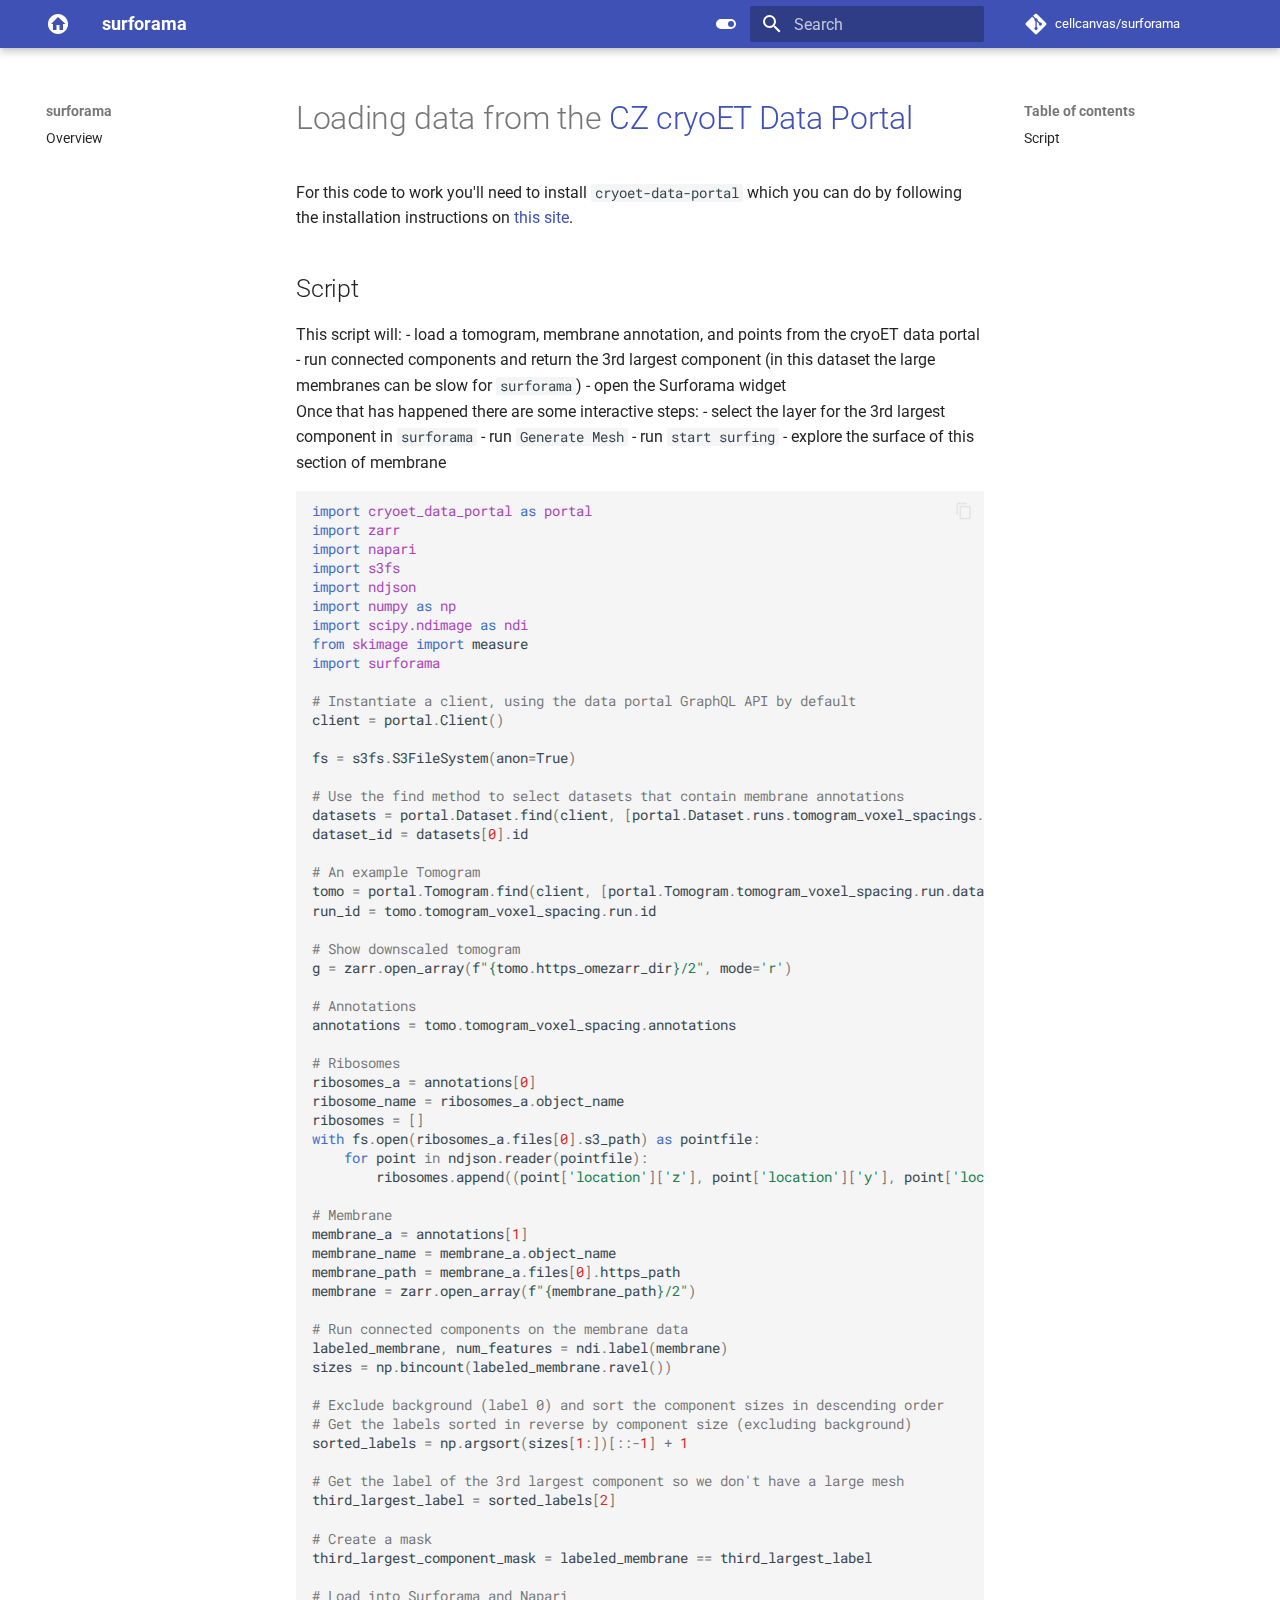
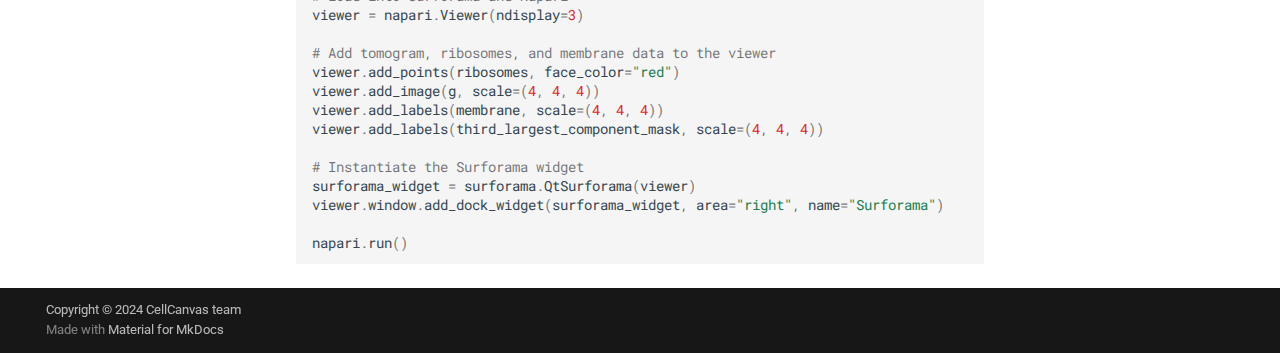
==== surforama_for_data_portal/index.html @ 9a352a55 "deploy: 0baab5552b943492977691f8a87366f6411774b1" ====
<!doctype html>
<html lang="en" class="no-js">
  <head>
    
      <meta charset="utf-8">
      <meta name="viewport" content="width=device-width,initial-scale=1">
      
        <meta name="description" content="Documentation for surforama, a tool for using surfaces to explore volumetric data in napari.">
      
      
        <meta name="author" content="Alister Burt and Kevin Yamauchi">
      
      
        <link rel="canonical" href="https://github.com/cellcanvas/surforama/surforama_for_data_portal/">
      
      
      
      
      <link rel="icon" href="../assets/images/favicon.png">
      <meta name="generator" content="mkdocs-1.6.1, mkdocs-material-9.5.34">
    
    
      
        <title>Loading data from the CZ cryoET Data Portal - surforama</title>
      
    
    
      <link rel="stylesheet" href="../assets/stylesheets/main.35f28582.min.css">
      
        
        <link rel="stylesheet" href="../assets/stylesheets/palette.06af60db.min.css">
      
      


    
    
      
    
    
      
        
        
        <link rel="preconnect" href="https://fonts.gstatic.com" crossorigin>
        <link rel="stylesheet" href="https://fonts.googleapis.com/css?family=Roboto:300,300i,400,400i,700,700i%7CRoboto+Mono:400,400i,700,700i&display=fallback">
        <style>:root{--md-text-font:"Roboto";--md-code-font:"Roboto Mono"}</style>
      
    
    
      <link rel="stylesheet" href="../assets/_mkdocstrings.css">
    
      <link rel="stylesheet" href="../stylesheets/extra.css">
    
    <script>__md_scope=new URL("..",location),__md_hash=e=>[...e].reduce(((e,_)=>(e<<5)-e+_.charCodeAt(0)),0),__md_get=(e,_=localStorage,t=__md_scope)=>JSON.parse(_.getItem(t.pathname+"."+e)),__md_set=(e,_,t=localStorage,a=__md_scope)=>{try{t.setItem(a.pathname+"."+e,JSON.stringify(_))}catch(e){}}</script>
    
      
  


    
    
    
  </head>
  
  
    
    
      
    
    
    
    
    <body dir="ltr" data-md-color-scheme="default" data-md-color-primary="indigo" data-md-color-accent="indigo">
  
    
    <input class="md-toggle" data-md-toggle="drawer" type="checkbox" id="__drawer" autocomplete="off">
    <input class="md-toggle" data-md-toggle="search" type="checkbox" id="__search" autocomplete="off">
    <label class="md-overlay" for="__drawer"></label>
    <div data-md-component="skip">
      
        
        <a href="#loading-data-from-the-cz-cryoet-data-portal" class="md-skip">
          Skip to content
        </a>
      
    </div>
    <div data-md-component="announce">
      
    </div>
    
    
      

  

<header class="md-header md-header--shadow" data-md-component="header">
  <nav class="md-header__inner md-grid" aria-label="Header">
    <a href=".." title="surforama" class="md-header__button md-logo" aria-label="surforama" data-md-component="logo">
      
  
  <svg xmlns="http://www.w3.org/2000/svg" viewBox="0 0 24 24"><path d="M19.07 4.93C17.22 3 14.66 1.96 12 2c-2.66-.04-5.21 1-7.06 2.93C3 6.78 1.96 9.34 2 12c-.04 2.66 1 5.21 2.93 7.06C6.78 21 9.34 22.04 12 22c2.66.04 5.21-1 7.06-2.93C21 17.22 22.04 14.66 22 12c.04-2.66-1-5.22-2.93-7.07M17 12v6h-3.5v-5h-3v5H7v-6H5l7-7 7.5 7z"/></svg>

    </a>
    <label class="md-header__button md-icon" for="__drawer">
      
      <svg xmlns="http://www.w3.org/2000/svg" viewBox="0 0 24 24"><path d="M3 6h18v2H3zm0 5h18v2H3zm0 5h18v2H3z"/></svg>
    </label>
    <div class="md-header__title" data-md-component="header-title">
      <div class="md-header__ellipsis">
        <div class="md-header__topic">
          <span class="md-ellipsis">
            surforama
          </span>
        </div>
        <div class="md-header__topic" data-md-component="header-topic">
          <span class="md-ellipsis">
            
              Loading data from the CZ cryoET Data Portal
            
          </span>
        </div>
      </div>
    </div>
    
      
        <form class="md-header__option" data-md-component="palette">
  
    
    
    
    <input class="md-option" data-md-color-media="" data-md-color-scheme="default" data-md-color-primary="indigo" data-md-color-accent="indigo"  aria-label="Switch to dark mode"  type="radio" name="__palette" id="__palette_0">
    
      <label class="md-header__button md-icon" title="Switch to dark mode" for="__palette_1" hidden>
        <svg xmlns="http://www.w3.org/2000/svg" viewBox="0 0 24 24"><path d="M17 7H7a5 5 0 0 0-5 5 5 5 0 0 0 5 5h10a5 5 0 0 0 5-5 5 5 0 0 0-5-5m0 8a3 3 0 0 1-3-3 3 3 0 0 1 3-3 3 3 0 0 1 3 3 3 3 0 0 1-3 3"/></svg>
      </label>
    
  
    
    
    
    <input class="md-option" data-md-color-media="" data-md-color-scheme="slate" data-md-color-primary="blue-grey" data-md-color-accent="blue-grey"  aria-label="Switch to light mode"  type="radio" name="__palette" id="__palette_1">
    
      <label class="md-header__button md-icon" title="Switch to light mode" for="__palette_0" hidden>
        <svg xmlns="http://www.w3.org/2000/svg" viewBox="0 0 24 24"><path d="M17 6H7c-3.31 0-6 2.69-6 6s2.69 6 6 6h10c3.31 0 6-2.69 6-6s-2.69-6-6-6m0 10H7c-2.21 0-4-1.79-4-4s1.79-4 4-4h10c2.21 0 4 1.79 4 4s-1.79 4-4 4M7 9c-1.66 0-3 1.34-3 3s1.34 3 3 3 3-1.34 3-3-1.34-3-3-3"/></svg>
      </label>
    
  
</form>
      
    
    
      <script>var palette=__md_get("__palette");if(palette&&palette.color){if("(prefers-color-scheme)"===palette.color.media){var media=matchMedia("(prefers-color-scheme: light)"),input=document.querySelector(media.matches?"[data-md-color-media='(prefers-color-scheme: light)']":"[data-md-color-media='(prefers-color-scheme: dark)']");palette.color.media=input.getAttribute("data-md-color-media"),palette.color.scheme=input.getAttribute("data-md-color-scheme"),palette.color.primary=input.getAttribute("data-md-color-primary"),palette.color.accent=input.getAttribute("data-md-color-accent")}for(var[key,value]of Object.entries(palette.color))document.body.setAttribute("data-md-color-"+key,value)}</script>
    
    
    
      <label class="md-header__button md-icon" for="__search">
        
        <svg xmlns="http://www.w3.org/2000/svg" viewBox="0 0 24 24"><path d="M9.5 3A6.5 6.5 0 0 1 16 9.5c0 1.61-.59 3.09-1.56 4.23l.27.27h.79l5 5-1.5 1.5-5-5v-.79l-.27-.27A6.52 6.52 0 0 1 9.5 16 6.5 6.5 0 0 1 3 9.5 6.5 6.5 0 0 1 9.5 3m0 2C7 5 5 7 5 9.5S7 14 9.5 14 14 12 14 9.5 12 5 9.5 5"/></svg>
      </label>
      <div class="md-search" data-md-component="search" role="dialog">
  <label class="md-search__overlay" for="__search"></label>
  <div class="md-search__inner" role="search">
    <form class="md-search__form" name="search">
      <input type="text" class="md-search__input" name="query" aria-label="Search" placeholder="Search" autocapitalize="off" autocorrect="off" autocomplete="off" spellcheck="false" data-md-component="search-query" required>
      <label class="md-search__icon md-icon" for="__search">
        
        <svg xmlns="http://www.w3.org/2000/svg" viewBox="0 0 24 24"><path d="M9.5 3A6.5 6.5 0 0 1 16 9.5c0 1.61-.59 3.09-1.56 4.23l.27.27h.79l5 5-1.5 1.5-5-5v-.79l-.27-.27A6.52 6.52 0 0 1 9.5 16 6.5 6.5 0 0 1 3 9.5 6.5 6.5 0 0 1 9.5 3m0 2C7 5 5 7 5 9.5S7 14 9.5 14 14 12 14 9.5 12 5 9.5 5"/></svg>
        
        <svg xmlns="http://www.w3.org/2000/svg" viewBox="0 0 24 24"><path d="M20 11v2H8l5.5 5.5-1.42 1.42L4.16 12l7.92-7.92L13.5 5.5 8 11z"/></svg>
      </label>
      <nav class="md-search__options" aria-label="Search">
        
        <button type="reset" class="md-search__icon md-icon" title="Clear" aria-label="Clear" tabindex="-1">
          
          <svg xmlns="http://www.w3.org/2000/svg" viewBox="0 0 24 24"><path d="M19 6.41 17.59 5 12 10.59 6.41 5 5 6.41 10.59 12 5 17.59 6.41 19 12 13.41 17.59 19 19 17.59 13.41 12z"/></svg>
        </button>
      </nav>
      
        <div class="md-search__suggest" data-md-component="search-suggest"></div>
      
    </form>
    <div class="md-search__output">
      <div class="md-search__scrollwrap" tabindex="0" data-md-scrollfix>
        <div class="md-search-result" data-md-component="search-result">
          <div class="md-search-result__meta">
            Initializing search
          </div>
          <ol class="md-search-result__list" role="presentation"></ol>
        </div>
      </div>
    </div>
  </div>
</div>
    
    
      <div class="md-header__source">
        <a href="https://github.com/cellcanvas/surforama" title="Go to repository" class="md-source" data-md-component="source">
  <div class="md-source__icon md-icon">
    
    <svg xmlns="http://www.w3.org/2000/svg" viewBox="0 0 448 512"><!--! Font Awesome Free 6.6.0 by @fontawesome - https://fontawesome.com License - https://fontawesome.com/license/free (Icons: CC BY 4.0, Fonts: SIL OFL 1.1, Code: MIT License) Copyright 2024 Fonticons, Inc.--><path d="M439.55 236.05 244 40.45a28.87 28.87 0 0 0-40.81 0l-40.66 40.63 51.52 51.52c27.06-9.14 52.68 16.77 43.39 43.68l49.66 49.66c34.23-11.8 61.18 31 35.47 56.69-26.49 26.49-70.21-2.87-56-37.34L240.22 199v121.85c25.3 12.54 22.26 41.85 9.08 55a34.34 34.34 0 0 1-48.55 0c-17.57-17.6-11.07-46.91 11.25-56v-123c-20.8-8.51-24.6-30.74-18.64-45L142.57 101 8.45 235.14a28.86 28.86 0 0 0 0 40.81l195.61 195.6a28.86 28.86 0 0 0 40.8 0l194.69-194.69a28.86 28.86 0 0 0 0-40.81"/></svg>
  </div>
  <div class="md-source__repository">
    cellcanvas/surforama
  </div>
</a>
      </div>
    
  </nav>
  
</header>
    
    <div class="md-container" data-md-component="container">
      
      
        
          
        
      
      <main class="md-main" data-md-component="main">
        <div class="md-main__inner md-grid">
          
            
              
              <div class="md-sidebar md-sidebar--primary" data-md-component="sidebar" data-md-type="navigation" >
                <div class="md-sidebar__scrollwrap">
                  <div class="md-sidebar__inner">
                    



<nav class="md-nav md-nav--primary" aria-label="Navigation" data-md-level="0">
  <label class="md-nav__title" for="__drawer">
    <a href=".." title="surforama" class="md-nav__button md-logo" aria-label="surforama" data-md-component="logo">
      
  
  <svg xmlns="http://www.w3.org/2000/svg" viewBox="0 0 24 24"><path d="M19.07 4.93C17.22 3 14.66 1.96 12 2c-2.66-.04-5.21 1-7.06 2.93C3 6.78 1.96 9.34 2 12c-.04 2.66 1 5.21 2.93 7.06C6.78 21 9.34 22.04 12 22c2.66.04 5.21-1 7.06-2.93C21 17.22 22.04 14.66 22 12c.04-2.66-1-5.22-2.93-7.07M17 12v6h-3.5v-5h-3v5H7v-6H5l7-7 7.5 7z"/></svg>

    </a>
    surforama
  </label>
  
    <div class="md-nav__source">
      <a href="https://github.com/cellcanvas/surforama" title="Go to repository" class="md-source" data-md-component="source">
  <div class="md-source__icon md-icon">
    
    <svg xmlns="http://www.w3.org/2000/svg" viewBox="0 0 448 512"><!--! Font Awesome Free 6.6.0 by @fontawesome - https://fontawesome.com License - https://fontawesome.com/license/free (Icons: CC BY 4.0, Fonts: SIL OFL 1.1, Code: MIT License) Copyright 2024 Fonticons, Inc.--><path d="M439.55 236.05 244 40.45a28.87 28.87 0 0 0-40.81 0l-40.66 40.63 51.52 51.52c27.06-9.14 52.68 16.77 43.39 43.68l49.66 49.66c34.23-11.8 61.18 31 35.47 56.69-26.49 26.49-70.21-2.87-56-37.34L240.22 199v121.85c25.3 12.54 22.26 41.85 9.08 55a34.34 34.34 0 0 1-48.55 0c-17.57-17.6-11.07-46.91 11.25-56v-123c-20.8-8.51-24.6-30.74-18.64-45L142.57 101 8.45 235.14a28.86 28.86 0 0 0 0 40.81l195.61 195.6a28.86 28.86 0 0 0 40.8 0l194.69-194.69a28.86 28.86 0 0 0 0-40.81"/></svg>
  </div>
  <div class="md-source__repository">
    cellcanvas/surforama
  </div>
</a>
    </div>
  
  <ul class="md-nav__list" data-md-scrollfix>
    
      
      
  
  
  
  
    <li class="md-nav__item">
      <a href=".." class="md-nav__link">
        
  
  <span class="md-ellipsis">
    Overview
  </span>
  

      </a>
    </li>
  

    
  </ul>
</nav>
                  </div>
                </div>
              </div>
            
            
              
              <div class="md-sidebar md-sidebar--secondary" data-md-component="sidebar" data-md-type="toc" >
                <div class="md-sidebar__scrollwrap">
                  <div class="md-sidebar__inner">
                    

<nav class="md-nav md-nav--secondary" aria-label="Table of contents">
  
  
  
    
  
  
    <label class="md-nav__title" for="__toc">
      <span class="md-nav__icon md-icon"></span>
      Table of contents
    </label>
    <ul class="md-nav__list" data-md-component="toc" data-md-scrollfix>
      
        <li class="md-nav__item">
  <a href="#script" class="md-nav__link">
    <span class="md-ellipsis">
      Script
    </span>
  </a>
  
</li>
      
    </ul>
  
</nav>
                  </div>
                </div>
              </div>
            
          
          
            <div class="md-content" data-md-component="content">
              <article class="md-content__inner md-typeset">
                
                  

  
  


<div><h1 id="loading-data-from-the-cz-cryoet-data-portal">Loading data from the <a href="https://cryoetdataportal.czscience.com/">CZ cryoET Data Portal</a></h1>
<p>For this code to work you'll need to install <code>cryoet-data-portal</code> which you can do by following the installation instructions on <a href="https://chanzuckerberg.github.io/cryoet-data-portal/">this site</a>.</p>
<h2 id="script">Script</h2>
<p>This script will:
- load a tomogram, membrane annotation, and points from the cryoET data portal
- run connected components and return the 3rd largest component (in this dataset the large membranes can be slow for <code>surforama</code>)
- open the Surforama widget</p>
<p>Once that has happened there are some interactive steps:
- select the layer for the 3rd largest component in <code>surforama</code>
- run <code>Generate Mesh</code>
- run <code>start surfing</code>
- explore the surface of this section of membrane</p>
<div class="highlight"><pre><span></span><code><span class="kn">import</span> <span class="nn">cryoet_data_portal</span> <span class="k">as</span> <span class="nn">portal</span>
<span class="kn">import</span> <span class="nn">zarr</span>
<span class="kn">import</span> <span class="nn">napari</span>
<span class="kn">import</span> <span class="nn">s3fs</span>
<span class="kn">import</span> <span class="nn">ndjson</span>
<span class="kn">import</span> <span class="nn">numpy</span> <span class="k">as</span> <span class="nn">np</span>
<span class="kn">import</span> <span class="nn">scipy.ndimage</span> <span class="k">as</span> <span class="nn">ndi</span>
<span class="kn">from</span> <span class="nn">skimage</span> <span class="kn">import</span> <span class="n">measure</span>
<span class="kn">import</span> <span class="nn">surforama</span>

<span class="c1"># Instantiate a client, using the data portal GraphQL API by default</span>
<span class="n">client</span> <span class="o">=</span> <span class="n">portal</span><span class="o">.</span><span class="n">Client</span><span class="p">()</span>

<span class="n">fs</span> <span class="o">=</span> <span class="n">s3fs</span><span class="o">.</span><span class="n">S3FileSystem</span><span class="p">(</span><span class="n">anon</span><span class="o">=</span><span class="kc">True</span><span class="p">)</span>

<span class="c1"># Use the find method to select datasets that contain membrane annotations</span>
<span class="n">datasets</span> <span class="o">=</span> <span class="n">portal</span><span class="o">.</span><span class="n">Dataset</span><span class="o">.</span><span class="n">find</span><span class="p">(</span><span class="n">client</span><span class="p">,</span> <span class="p">[</span><span class="n">portal</span><span class="o">.</span><span class="n">Dataset</span><span class="o">.</span><span class="n">runs</span><span class="o">.</span><span class="n">tomogram_voxel_spacings</span><span class="o">.</span><span class="n">annotations</span><span class="o">.</span><span class="n">object_name</span><span class="o">.</span><span class="n">ilike</span><span class="p">(</span><span class="s2">"%membrane%"</span><span class="p">)])</span>
<span class="n">dataset_id</span> <span class="o">=</span> <span class="n">datasets</span><span class="p">[</span><span class="mi">0</span><span class="p">]</span><span class="o">.</span><span class="n">id</span>

<span class="c1"># An example Tomogram</span>
<span class="n">tomo</span> <span class="o">=</span> <span class="n">portal</span><span class="o">.</span><span class="n">Tomogram</span><span class="o">.</span><span class="n">find</span><span class="p">(</span><span class="n">client</span><span class="p">,</span> <span class="p">[</span><span class="n">portal</span><span class="o">.</span><span class="n">Tomogram</span><span class="o">.</span><span class="n">tomogram_voxel_spacing</span><span class="o">.</span><span class="n">run</span><span class="o">.</span><span class="n">dataset_id</span> <span class="o">==</span> <span class="n">dataset_id</span><span class="p">])[</span><span class="mi">0</span><span class="p">]</span>
<span class="n">run_id</span> <span class="o">=</span> <span class="n">tomo</span><span class="o">.</span><span class="n">tomogram_voxel_spacing</span><span class="o">.</span><span class="n">run</span><span class="o">.</span><span class="n">id</span>

<span class="c1"># Show downscaled tomogram</span>
<span class="n">g</span> <span class="o">=</span> <span class="n">zarr</span><span class="o">.</span><span class="n">open_array</span><span class="p">(</span><span class="sa">f</span><span class="s2">"</span><span class="si">{</span><span class="n">tomo</span><span class="o">.</span><span class="n">https_omezarr_dir</span><span class="si">}</span><span class="s2">/2"</span><span class="p">,</span> <span class="n">mode</span><span class="o">=</span><span class="s1">'r'</span><span class="p">)</span>

<span class="c1"># Annotations</span>
<span class="n">annotations</span> <span class="o">=</span> <span class="n">tomo</span><span class="o">.</span><span class="n">tomogram_voxel_spacing</span><span class="o">.</span><span class="n">annotations</span>

<span class="c1"># Ribosomes</span>
<span class="n">ribosomes_a</span> <span class="o">=</span> <span class="n">annotations</span><span class="p">[</span><span class="mi">0</span><span class="p">]</span>
<span class="n">ribosome_name</span> <span class="o">=</span> <span class="n">ribosomes_a</span><span class="o">.</span><span class="n">object_name</span>
<span class="n">ribosomes</span> <span class="o">=</span> <span class="p">[]</span>
<span class="k">with</span> <span class="n">fs</span><span class="o">.</span><span class="n">open</span><span class="p">(</span><span class="n">ribosomes_a</span><span class="o">.</span><span class="n">files</span><span class="p">[</span><span class="mi">0</span><span class="p">]</span><span class="o">.</span><span class="n">s3_path</span><span class="p">)</span> <span class="k">as</span> <span class="n">pointfile</span><span class="p">:</span>
    <span class="k">for</span> <span class="n">point</span> <span class="ow">in</span> <span class="n">ndjson</span><span class="o">.</span><span class="n">reader</span><span class="p">(</span><span class="n">pointfile</span><span class="p">):</span>
        <span class="n">ribosomes</span><span class="o">.</span><span class="n">append</span><span class="p">((</span><span class="n">point</span><span class="p">[</span><span class="s1">'location'</span><span class="p">][</span><span class="s1">'z'</span><span class="p">],</span> <span class="n">point</span><span class="p">[</span><span class="s1">'location'</span><span class="p">][</span><span class="s1">'y'</span><span class="p">],</span> <span class="n">point</span><span class="p">[</span><span class="s1">'location'</span><span class="p">][</span><span class="s1">'x'</span><span class="p">]))</span>

<span class="c1"># Membrane</span>
<span class="n">membrane_a</span> <span class="o">=</span> <span class="n">annotations</span><span class="p">[</span><span class="mi">1</span><span class="p">]</span>
<span class="n">membrane_name</span> <span class="o">=</span> <span class="n">membrane_a</span><span class="o">.</span><span class="n">object_name</span>
<span class="n">membrane_path</span> <span class="o">=</span> <span class="n">membrane_a</span><span class="o">.</span><span class="n">files</span><span class="p">[</span><span class="mi">0</span><span class="p">]</span><span class="o">.</span><span class="n">https_path</span>
<span class="n">membrane</span> <span class="o">=</span> <span class="n">zarr</span><span class="o">.</span><span class="n">open_array</span><span class="p">(</span><span class="sa">f</span><span class="s2">"</span><span class="si">{</span><span class="n">membrane_path</span><span class="si">}</span><span class="s2">/2"</span><span class="p">)</span>

<span class="c1"># Run connected components on the membrane data</span>
<span class="n">labeled_membrane</span><span class="p">,</span> <span class="n">num_features</span> <span class="o">=</span> <span class="n">ndi</span><span class="o">.</span><span class="n">label</span><span class="p">(</span><span class="n">membrane</span><span class="p">)</span>
<span class="n">sizes</span> <span class="o">=</span> <span class="n">np</span><span class="o">.</span><span class="n">bincount</span><span class="p">(</span><span class="n">labeled_membrane</span><span class="o">.</span><span class="n">ravel</span><span class="p">())</span>

<span class="c1"># Exclude background (label 0) and sort the component sizes in descending order</span>
<span class="c1"># Get the labels sorted in reverse by component size (excluding background)</span>
<span class="n">sorted_labels</span> <span class="o">=</span> <span class="n">np</span><span class="o">.</span><span class="n">argsort</span><span class="p">(</span><span class="n">sizes</span><span class="p">[</span><span class="mi">1</span><span class="p">:])[::</span><span class="o">-</span><span class="mi">1</span><span class="p">]</span> <span class="o">+</span> <span class="mi">1</span>

<span class="c1"># Get the label of the 3rd largest component so we don't have a large mesh</span>
<span class="n">third_largest_label</span> <span class="o">=</span> <span class="n">sorted_labels</span><span class="p">[</span><span class="mi">2</span><span class="p">]</span>

<span class="c1"># Create a mask</span>
<span class="n">third_largest_component_mask</span> <span class="o">=</span> <span class="n">labeled_membrane</span> <span class="o">==</span> <span class="n">third_largest_label</span>

<span class="c1"># Load into Surforama and Napari</span>
<span class="n">viewer</span> <span class="o">=</span> <span class="n">napari</span><span class="o">.</span><span class="n">Viewer</span><span class="p">(</span><span class="n">ndisplay</span><span class="o">=</span><span class="mi">3</span><span class="p">)</span>

<span class="c1"># Add tomogram, ribosomes, and membrane data to the viewer</span>
<span class="n">viewer</span><span class="o">.</span><span class="n">add_points</span><span class="p">(</span><span class="n">ribosomes</span><span class="p">,</span> <span class="n">face_color</span><span class="o">=</span><span class="s2">"red"</span><span class="p">)</span>
<span class="n">viewer</span><span class="o">.</span><span class="n">add_image</span><span class="p">(</span><span class="n">g</span><span class="p">,</span> <span class="n">scale</span><span class="o">=</span><span class="p">(</span><span class="mi">4</span><span class="p">,</span> <span class="mi">4</span><span class="p">,</span> <span class="mi">4</span><span class="p">))</span>
<span class="n">viewer</span><span class="o">.</span><span class="n">add_labels</span><span class="p">(</span><span class="n">membrane</span><span class="p">,</span> <span class="n">scale</span><span class="o">=</span><span class="p">(</span><span class="mi">4</span><span class="p">,</span> <span class="mi">4</span><span class="p">,</span> <span class="mi">4</span><span class="p">))</span>
<span class="n">viewer</span><span class="o">.</span><span class="n">add_labels</span><span class="p">(</span><span class="n">third_largest_component_mask</span><span class="p">,</span> <span class="n">scale</span><span class="o">=</span><span class="p">(</span><span class="mi">4</span><span class="p">,</span> <span class="mi">4</span><span class="p">,</span> <span class="mi">4</span><span class="p">))</span>

<span class="c1"># Instantiate the Surforama widget</span>
<span class="n">surforama_widget</span> <span class="o">=</span> <span class="n">surforama</span><span class="o">.</span><span class="n">QtSurforama</span><span class="p">(</span><span class="n">viewer</span><span class="p">)</span>
<span class="n">viewer</span><span class="o">.</span><span class="n">window</span><span class="o">.</span><span class="n">add_dock_widget</span><span class="p">(</span><span class="n">surforama_widget</span><span class="p">,</span> <span class="n">area</span><span class="o">=</span><span class="s2">"right"</span><span class="p">,</span> <span class="n">name</span><span class="o">=</span><span class="s2">"Surforama"</span><span class="p">)</span>

<span class="n">napari</span><span class="o">.</span><span class="n">run</span><span class="p">()</span>
</code></pre></div></div>









  



  <form class="md-feedback" name="feedback" hidden>
    <fieldset>
      <legend class="md-feedback__title">
        Was this page helpful?
      </legend>
      <div class="md-feedback__inner">
        <div class="md-feedback__list">
          
            <button class="md-feedback__icon md-icon" type="submit" title="This page was helpful" data-md-value="1">
              <svg xmlns="http://www.w3.org/2000/svg" viewBox="0 0 24 24"><path d="M20 12a8 8 0 0 0-8-8 8 8 0 0 0-8 8 8 8 0 0 0 8 8 8 8 0 0 0 8-8m2 0a10 10 0 0 1-10 10A10 10 0 0 1 2 12 10 10 0 0 1 12 2a10 10 0 0 1 10 10M10 9.5c0 .8-.7 1.5-1.5 1.5S7 10.3 7 9.5 7.7 8 8.5 8s1.5.7 1.5 1.5m7 0c0 .8-.7 1.5-1.5 1.5S14 10.3 14 9.5 14.7 8 15.5 8s1.5.7 1.5 1.5m-5 7.73c-1.75 0-3.29-.73-4.19-1.81L9.23 14c.45.72 1.52 1.23 2.77 1.23s2.32-.51 2.77-1.23l1.42 1.42c-.9 1.08-2.44 1.81-4.19 1.81"/></svg>
            </button>
          
            <button class="md-feedback__icon md-icon" type="submit" title="This page could be improved" data-md-value="0">
              <svg xmlns="http://www.w3.org/2000/svg" viewBox="0 0 24 24"><path d="M20 12a8 8 0 0 0-8-8 8 8 0 0 0-8 8 8 8 0 0 0 8 8 8 8 0 0 0 8-8m2 0a10 10 0 0 1-10 10A10 10 0 0 1 2 12 10 10 0 0 1 12 2a10 10 0 0 1 10 10m-6.5-4c.8 0 1.5.7 1.5 1.5s-.7 1.5-1.5 1.5-1.5-.7-1.5-1.5.7-1.5 1.5-1.5M10 9.5c0 .8-.7 1.5-1.5 1.5S7 10.3 7 9.5 7.7 8 8.5 8s1.5.7 1.5 1.5m2 4.5c1.75 0 3.29.72 4.19 1.81l-1.42 1.42C14.32 16.5 13.25 16 12 16s-2.32.5-2.77 1.23l-1.42-1.42C8.71 14.72 10.25 14 12 14"/></svg>
            </button>
          
        </div>
        <div class="md-feedback__note">
          
            <div data-md-value="1" hidden>
              
              
                
              
              Thanks for your feedback!
            </div>
          
            <div data-md-value="0" hidden>
              
              
                
              
              Thanks for your feedback! Help us improve this page by using our <a href="..." target="_blank" rel="noopener">feedback form</a>.
            </div>
          
        </div>
      </div>
    </fieldset>
  </form>


                
              </article>
            </div>
          
          
  <script>var tabs=__md_get("__tabs");if(Array.isArray(tabs))e:for(var set of document.querySelectorAll(".tabbed-set")){var labels=set.querySelector(".tabbed-labels");for(var tab of tabs)for(var label of labels.getElementsByTagName("label"))if(label.innerText.trim()===tab){var input=document.getElementById(label.htmlFor);input.checked=!0;continue e}}</script>

<script>var target=document.getElementById(location.hash.slice(1));target&&target.name&&(target.checked=target.name.startsWith("__tabbed_"))</script>
        </div>
        
      </main>
      
        <footer class="md-footer">
  
  <div class="md-footer-meta md-typeset">
    <div class="md-footer-meta__inner md-grid">
      <div class="md-copyright">
  
    <div class="md-copyright__highlight">
      Copyright &copy; 2024 CellCanvas team
    </div>
  
  
    Made with
    <a href="https://squidfunk.github.io/mkdocs-material/" target="_blank" rel="noopener">
      Material for MkDocs
    </a>
  
</div>
      
    </div>
  </div>
</footer>
      
    </div>
    <div class="md-dialog" data-md-component="dialog">
      <div class="md-dialog__inner md-typeset"></div>
    </div>
    
    
    <script id="__config" type="application/json">{"base": "..", "features": ["search.highlight", "search.suggest", "content.tabs.link", "content.code.copy"], "search": "../assets/javascripts/workers/search.07f07601.min.js", "translations": {"clipboard.copied": "Copied to clipboard", "clipboard.copy": "Copy to clipboard", "search.result.more.one": "1 more on this page", "search.result.more.other": "# more on this page", "search.result.none": "No matching documents", "search.result.one": "1 matching document", "search.result.other": "# matching documents", "search.result.placeholder": "Type to start searching", "search.result.term.missing": "Missing", "select.version": "Select version"}}</script>
    
    
      <script src="../assets/javascripts/bundle.56dfad97.min.js"></script>
      
    
  </body>
</html>
---- assets/stylesheets/main.35f28582.min.css ----
@charset "UTF-8";html{-webkit-text-size-adjust:none;-moz-text-size-adjust:none;text-size-adjust:none;box-sizing:border-box}*,:after,:before{box-sizing:inherit}@media (prefers-reduced-motion){*,:after,:before{transition:none!important}}body{margin:0}a,button,input,label{-webkit-tap-highlight-color:transparent}a{color:inherit;text-decoration:none}hr{border:0;box-sizing:initial;display:block;height:.05rem;overflow:visible;padding:0}small{font-size:80%}sub,sup{line-height:1em}img{border-style:none}table{border-collapse:initial;border-spacing:0}td,th{font-weight:400;vertical-align:top}button{background:#0000;border:0;font-family:inherit;font-size:inherit;margin:0;padding:0}input{border:0;outline:none}:root{--md-primary-fg-color:#4051b5;--md-primary-fg-color--light:#5d6cc0;--md-primary-fg-color--dark:#303fa1;--md-primary-bg-color:#fff;--md-primary-bg-color--light:#ffffffb3;--md-accent-fg-color:#526cfe;--md-accent-fg-color--transparent:#526cfe1a;--md-accent-bg-color:#fff;--md-accent-bg-color--light:#ffffffb3}[data-md-color-scheme=default]{color-scheme:light}[data-md-color-scheme=default] img[src$="#gh-dark-mode-only"],[data-md-color-scheme=default] img[src$="#only-dark"]{display:none}:root,[data-md-color-scheme=default]{--md-hue:225deg;--md-default-fg-color:#000000de;--md-default-fg-color--light:#0000008a;--md-default-fg-color--lighter:#00000052;--md-default-fg-color--lightest:#00000012;--md-default-bg-color:#fff;--md-default-bg-color--light:#ffffffb3;--md-default-bg-color--lighter:#ffffff4d;--md-default-bg-color--lightest:#ffffff1f;--md-code-fg-color:#36464e;--md-code-bg-color:#f5f5f5;--md-code-hl-color:#4287ff;--md-code-hl-color--light:#4287ff1a;--md-code-hl-number-color:#d52a2a;--md-code-hl-special-color:#db1457;--md-code-hl-function-color:#a846b9;--md-code-hl-constant-color:#6e59d9;--md-code-hl-keyword-color:#3f6ec6;--md-code-hl-string-color:#1c7d4d;--md-code-hl-name-color:var(--md-code-fg-color);--md-code-hl-operator-color:var(--md-default-fg-color--light);--md-code-hl-punctuation-color:var(--md-default-fg-color--light);--md-code-hl-comment-color:var(--md-default-fg-color--light);--md-code-hl-generic-color:var(--md-default-fg-color--light);--md-code-hl-variable-color:var(--md-default-fg-color--light);--md-typeset-color:var(--md-default-fg-color);--md-typeset-a-color:var(--md-primary-fg-color);--md-typeset-del-color:#f5503d26;--md-typeset-ins-color:#0bd57026;--md-typeset-kbd-color:#fafafa;--md-typeset-kbd-accent-color:#fff;--md-typeset-kbd-border-color:#b8b8b8;--md-typeset-mark-color:#ffff0080;--md-typeset-table-color:#0000001f;--md-typeset-table-color--light:rgba(0,0,0,.035);--md-admonition-fg-color:var(--md-default-fg-color);--md-admonition-bg-color:var(--md-default-bg-color);--md-warning-fg-color:#000000de;--md-warning-bg-color:#ff9;--md-footer-fg-color:#fff;--md-footer-fg-color--light:#ffffffb3;--md-footer-fg-color--lighter:#ffffff73;--md-footer-bg-color:#000000de;--md-footer-bg-color--dark:#00000052;--md-shadow-z1:0 0.2rem 0.5rem #0000000d,0 0 0.05rem #0000001a;--md-shadow-z2:0 0.2rem 0.5rem #0000001a,0 0 0.05rem #00000040;--md-shadow-z3:0 0.2rem 0.5rem #0003,0 0 0.05rem #00000059}.md-icon svg{fill:currentcolor;display:block;height:1.2rem;width:1.2rem}body{-webkit-font-smoothing:antialiased;-moz-osx-font-smoothing:grayscale;--md-text-font-family:var(--md-text-font,_),-apple-system,BlinkMacSystemFont,Helvetica,Arial,sans-serif;--md-code-font-family:var(--md-code-font,_),SFMono-Regular,Consolas,Menlo,monospace}aside,body,input{font-feature-settings:"kern","liga";color:var(--md-typeset-color);font-family:var(--md-text-font-family)}code,kbd,pre{font-feature-settings:"kern";font-family:var(--md-code-font-family)}:root{--md-typeset-table-sort-icon:url('data:image/svg+xml;charset=utf-8,<svg xmlns="http://www.w3.org/2000/svg" viewBox="0 0 24 24"><path d="m18 21-4-4h3V7h-3l4-4 4 4h-3v10h3M2 19v-2h10v2M2 13v-2h7v2M2 7V5h4v2z"/></svg>');--md-typeset-table-sort-icon--asc:url('data:image/svg+xml;charset=utf-8,<svg xmlns="http://www.w3.org/2000/svg" viewBox="0 0 24 24"><path d="M19 17h3l-4 4-4-4h3V3h2M2 17h10v2H2M6 5v2H2V5m0 6h7v2H2z"/></svg>');--md-typeset-table-sort-icon--desc:url('data:image/svg+xml;charset=utf-8,<svg xmlns="http://www.w3.org/2000/svg" viewBox="0 0 24 24"><path d="M19 7h3l-4-4-4 4h3v14h2M2 17h10v2H2M6 5v2H2V5m0 6h7v2H2z"/></svg>')}.md-typeset{-webkit-print-color-adjust:exact;color-adjust:exact;font-size:.8rem;line-height:1.6}@media print{.md-typeset{font-size:.68rem}}.md-typeset blockquote,.md-typeset dl,.md-typeset figure,.md-typeset ol,.md-typeset pre,.md-typeset ul{margin-bottom:1em;margin-top:1em}.md-typeset h1{color:var(--md-default-fg-color--light);font-size:2em;line-height:1.3;margin:0 0 1.25em}.md-typeset h1,.md-typeset h2{font-weight:300;letter-spacing:-.01em}.md-typeset h2{font-size:1.5625em;line-height:1.4;margin:1.6em 0 .64em}.md-typeset h3{font-size:1.25em;font-weight:400;letter-spacing:-.01em;line-height:1.5;margin:1.6em 0 .8em}.md-typeset h2+h3{margin-top:.8em}.md-typeset h4{font-weight:700;letter-spacing:-.01em;margin:1em 0}.md-typeset h5,.md-typeset h6{color:var(--md-default-fg-color--light);font-size:.8em;font-weight:700;letter-spacing:-.01em;margin:1.25em 0}.md-typeset h5{text-transform:uppercase}.md-typeset hr{border-bottom:.05rem solid var(--md-default-fg-color--lightest);display:flow-root;margin:1.5em 0}.md-typeset a{color:var(--md-typeset-a-color);word-break:break-word}.md-typeset a,.md-typeset a:before{transition:color 125ms}.md-typeset a:focus,.md-typeset a:hover{color:var(--md-accent-fg-color)}.md-typeset a:focus code,.md-typeset a:hover code{background-color:var(--md-accent-fg-color--transparent)}.md-typeset a code{color:currentcolor;transition:background-color 125ms}.md-typeset a.focus-visible{outline-color:var(--md-accent-fg-color);outline-offset:.2rem}.md-typeset code,.md-typeset kbd,.md-typeset pre{color:var(--md-code-fg-color);direction:ltr;font-variant-ligatures:none}@media print{.md-typeset code,.md-typeset kbd,.md-typeset pre{white-space:pre-wrap}}.md-typeset code{background-color:var(--md-code-bg-color);border-radius:.1rem;-webkit-box-decoration-break:clone;box-decoration-break:clone;font-size:.85em;padding:0 .2941176471em;word-break:break-word}.md-typeset code:not(.focus-visible){-webkit-tap-highlight-color:transparent;outline:none}.md-typeset pre{display:flow-root;line-height:1.4;position:relative}.md-typeset pre>code{-webkit-box-decoration-break:slice;box-decoration-break:slice;box-shadow:none;display:block;margin:0;outline-color:var(--md-accent-fg-color);overflow:auto;padding:.7720588235em 1.1764705882em;scrollbar-color:var(--md-default-fg-color--lighter) #0000;scrollbar-width:thin;touch-action:auto;word-break:normal}.md-typeset pre>code:hover{scrollbar-color:var(--md-accent-fg-color) #0000}.md-typeset pre>code::-webkit-scrollbar{height:.2rem;width:.2rem}.md-typeset pre>code::-webkit-scrollbar-thumb{background-color:var(--md-default-fg-color--lighter)}.md-typeset pre>code::-webkit-scrollbar-thumb:hover{background-color:var(--md-accent-fg-color)}.md-typeset kbd{background-color:var(--md-typeset-kbd-color);border-radius:.1rem;box-shadow:0 .1rem 0 .05rem var(--md-typeset-kbd-border-color),0 .1rem 0 var(--md-typeset-kbd-border-color),0 -.1rem .2rem var(--md-typeset-kbd-accent-color) inset;color:var(--md-default-fg-color);display:inline-block;font-size:.75em;padding:0 .6666666667em;vertical-align:text-top;word-break:break-word}.md-typeset mark{background-color:var(--md-typeset-mark-color);-webkit-box-decoration-break:clone;box-decoration-break:clone;color:inherit;word-break:break-word}.md-typeset abbr{border-bottom:.05rem dotted var(--md-default-fg-color--light);cursor:help;text-decoration:none}.md-typeset small{opacity:.75}[dir=ltr] .md-typeset sub,[dir=ltr] .md-typeset sup{margin-left:.078125em}[dir=rtl] .md-typeset sub,[dir=rtl] .md-typeset sup{margin-right:.078125em}[dir=ltr] .md-typeset blockquote{padding-left:.6rem}[dir=rtl] .md-typeset blockquote{padding-right:.6rem}[dir=ltr] .md-typeset blockquote{border-left:.2rem solid var(--md-default-fg-color--lighter)}[dir=rtl] .md-typeset blockquote{border-right:.2rem solid var(--md-default-fg-color--lighter)}.md-typeset blockquote{color:var(--md-default-fg-color--light);margin-left:0;margin-right:0}.md-typeset ul{list-style-type:disc}[dir=ltr] .md-typeset ol,[dir=ltr] .md-typeset ul{margin-left:.625em}[dir=rtl] .md-typeset ol,[dir=rtl] .md-typeset ul{margin-right:.625em}.md-typeset ol,.md-typeset ul{padding:0}.md-typeset ol:not([hidden]),.md-typeset ul:not([hidden]){display:flow-root}.md-typeset ol ol,.md-typeset ul ol{list-style-type:lower-alpha}.md-typeset ol ol ol,.md-typeset ul ol ol{list-style-type:lower-roman}[dir=ltr] .md-typeset ol li,[dir=ltr] .md-typeset ul li{margin-left:1.25em}[dir=rtl] .md-typeset ol li,[dir=rtl] .md-typeset ul li{margin-right:1.25em}.md-typeset ol li,.md-typeset ul li{margin-bottom:.5em}.md-typeset ol li blockquote,.md-typeset ol li p,.md-typeset ul li blockquote,.md-typeset ul li p{margin:.5em 0}.md-typeset ol li:last-child,.md-typeset ul li:last-child{margin-bottom:0}[dir=ltr] .md-typeset ol li ol,[dir=ltr] .md-typeset ol li ul,[dir=ltr] .md-typeset ul li ol,[dir=ltr] .md-typeset ul li ul{margin-left:.625em}[dir=rtl] .md-typeset ol li ol,[dir=rtl] .md-typeset ol li ul,[dir=rtl] .md-typeset ul li ol,[dir=rtl] .md-typeset ul li ul{margin-right:.625em}.md-typeset ol li ol,.md-typeset ol li ul,.md-typeset ul li ol,.md-typeset ul li ul{margin-bottom:.5em;margin-top:.5em}[dir=ltr] .md-typeset dd{margin-left:1.875em}[dir=rtl] .md-typeset dd{margin-right:1.875em}.md-typeset dd{margin-bottom:1.5em;margin-top:1em}.md-typeset img,.md-typeset svg,.md-typeset video{height:auto;max-width:100%}.md-typeset img[align=left]{margin:1em 1em 1em 0}.md-typeset img[align=right]{margin:1em 0 1em 1em}.md-typeset img[align]:only-child{margin-top:0}.md-typeset figure{display:flow-root;margin:1em auto;max-width:100%;text-align:center;width:-moz-fit-content;width:fit-content}.md-typeset figure img{display:block;margin:0 auto}.md-typeset figcaption{font-style:italic;margin:1em auto;max-width:24rem}.md-typeset iframe{max-width:100%}.md-typeset table:not([class]){background-color:var(--md-default-bg-color);border:.05rem solid var(--md-typeset-table-color);border-radius:.1rem;display:inline-block;font-size:.64rem;max-width:100%;overflow:auto;touch-action:auto}@media print{.md-typeset table:not([class]){display:table}}.md-typeset table:not([class])+*{margin-top:1.5em}.md-typeset table:not([class]) td>:first-child,.md-typeset table:not([class]) th>:first-child{margin-top:0}.md-typeset table:not([class]) td>:last-child,.md-typeset table:not([class]) th>:last-child{margin-bottom:0}.md-typeset table:not([class]) td:not([align]),.md-typeset table:not([class]) th:not([align]){text-align:left}[dir=rtl] .md-typeset table:not([class]) td:not([align]),[dir=rtl] .md-typeset table:not([class]) th:not([align]){text-align:right}.md-typeset table:not([class]) th{font-weight:700;min-width:5rem;padding:.9375em 1.25em;vertical-align:top}.md-typeset table:not([class]) td{border-top:.05rem solid var(--md-typeset-table-color);padding:.9375em 1.25em;vertical-align:top}.md-typeset table:not([class]) tbody tr{transition:background-color 125ms}.md-typeset table:not([class]) tbody tr:hover{background-color:var(--md-typeset-table-color--light);box-shadow:0 .05rem 0 var(--md-default-bg-color) inset}.md-typeset table:not([class]) a{word-break:normal}.md-typeset table th[role=columnheader]{cursor:pointer}[dir=ltr] .md-typeset table th[role=columnheader]:after{margin-left:.5em}[dir=rtl] .md-typeset table th[role=columnheader]:after{margin-right:.5em}.md-typeset table th[role=columnheader]:after{content:"";display:inline-block;height:1.2em;-webkit-mask-image:var(--md-typeset-table-sort-icon);mask-image:var(--md-typeset-table-sort-icon);-webkit-mask-repeat:no-repeat;mask-repeat:no-repeat;-webkit-mask-size:contain;mask-size:contain;transition:background-color 125ms;vertical-align:text-bottom;width:1.2em}.md-typeset table th[role=columnheader]:hover:after{background-color:var(--md-default-fg-color--lighter)}.md-typeset table th[role=columnheader][aria-sort=ascending]:after{background-color:var(--md-default-fg-color--light);-webkit-mask-image:var(--md-typeset-table-sort-icon--asc);mask-image:var(--md-typeset-table-sort-icon--asc)}.md-typeset table th[role=columnheader][aria-sort=descending]:after{background-color:var(--md-default-fg-color--light);-webkit-mask-image:var(--md-typeset-table-sort-icon--desc);mask-image:var(--md-typeset-table-sort-icon--desc)}.md-typeset__scrollwrap{margin:1em -.8rem;overflow-x:auto;touch-action:auto}.md-typeset__table{display:inline-block;margin-bottom:.5em;padding:0 .8rem}@media print{.md-typeset__table{display:block}}html .md-typeset__table table{display:table;margin:0;overflow:hidden;width:100%}@media screen and (max-width:44.984375em){.md-content__inner>pre{margin:1em -.8rem}.md-content__inner>pre code{border-radius:0}}.md-typeset .md-author{border-radius:100%;display:block;flex-shrink:0;height:1.6rem;overflow:hidden;position:relative;transition:color 125ms,transform 125ms;width:1.6rem}.md-typeset .md-author img{display:block}.md-typeset .md-author--more{background:var(--md-default-fg-color--lightest);color:var(--md-default-fg-color--lighter);font-size:.6rem;font-weight:700;line-height:1.6rem;text-align:center}.md-typeset .md-author--long{height:2.4rem;width:2.4rem}.md-typeset a.md-author{transform:scale(1)}.md-typeset a.md-author img{border-radius:100%;filter:grayscale(100%) opacity(75%);transition:filter 125ms}.md-typeset a.md-author:focus,.md-typeset a.md-author:hover{transform:scale(1.1);z-index:1}.md-typeset a.md-author:focus img,.md-typeset a.md-author:hover img{filter:grayscale(0)}.md-banner{background-color:var(--md-footer-bg-color);color:var(--md-footer-fg-color);overflow:auto}@media print{.md-banner{display:none}}.md-banner--warning{background-color:var(--md-warning-bg-color);color:var(--md-warning-fg-color)}.md-banner__inner{font-size:.7rem;margin:.6rem auto;padding:0 .8rem}[dir=ltr] .md-banner__button{float:right}[dir=rtl] .md-banner__button{float:left}.md-banner__button{color:inherit;cursor:pointer;transition:opacity .25s}.no-js .md-banner__button{display:none}.md-banner__button:hover{opacity:.7}html{font-size:125%;height:100%;overflow-x:hidden}@media screen and (min-width:100em){html{font-size:137.5%}}@media screen and (min-width:125em){html{font-size:150%}}body{background-color:var(--md-default-bg-color);display:flex;flex-direction:column;font-size:.5rem;min-height:100%;position:relative;width:100%}@media print{body{display:block}}@media screen and (max-width:59.984375em){body[data-md-scrolllock]{position:fixed}}.md-grid{margin-left:auto;margin-right:auto;max-width:61rem}.md-container{display:flex;flex-direction:column;flex-grow:1}@media print{.md-container{display:block}}.md-main{flex-grow:1}.md-main__inner{display:flex;height:100%;margin-top:1.5rem}.md-ellipsis{overflow:hidden;text-overflow:ellipsis}.md-toggle{display:none}.md-option{height:0;opacity:0;position:absolute;width:0}.md-option:checked+label:not([hidden]){display:block}.md-option.focus-visible+label{outline-color:var(--md-accent-fg-color);outline-style:auto}.md-skip{background-color:var(--md-default-fg-color);border-radius:.1rem;color:var(--md-default-bg-color);font-size:.64rem;margin:.5rem;opacity:0;outline-color:var(--md-accent-fg-color);padding:.3rem .5rem;position:fixed;transform:translateY(.4rem);z-index:-1}.md-skip:focus{opacity:1;transform:translateY(0);transition:transform .25s cubic-bezier(.4,0,.2,1),opacity 175ms 75ms;z-index:10}@page{margin:25mm}:root{--md-clipboard-icon:url('data:image/svg+xml;charset=utf-8,<svg xmlns="http://www.w3.org/2000/svg" viewBox="0 0 24 24"><path d="M19 21H8V7h11m0-2H8a2 2 0 0 0-2 2v14a2 2 0 0 0 2 2h11a2 2 0 0 0 2-2V7a2 2 0 0 0-2-2m-3-4H4a2 2 0 0 0-2 2v14h2V3h12z"/></svg>')}.md-clipboard{border-radius:.1rem;color:var(--md-default-fg-color--lightest);cursor:pointer;height:1.5em;outline-color:var(--md-accent-fg-color);outline-offset:.1rem;position:absolute;right:.5em;top:.5em;transition:color .25s;width:1.5em;z-index:1}@media print{.md-clipboard{display:none}}.md-clipboard:not(.focus-visible){-webkit-tap-highlight-color:transparent;outline:none}:hover>.md-clipboard{color:var(--md-default-fg-color--light)}.md-clipboard:focus,.md-clipboard:hover{color:var(--md-accent-fg-color)}.md-clipboard:after{background-color:currentcolor;content:"";display:block;height:1.125em;margin:0 auto;-webkit-mask-image:var(--md-clipboard-icon);mask-image:var(--md-clipboard-icon);-webkit-mask-position:center;mask-position:center;-webkit-mask-repeat:no-repeat;mask-repeat:no-repeat;-webkit-mask-size:contain;mask-size:contain;width:1.125em}.md-clipboard--inline{cursor:pointer}.md-clipboard--inline code{transition:color .25s,background-color .25s}.md-clipboard--inline:focus code,.md-clipboard--inline:hover code{background-color:var(--md-accent-fg-color--transparent);color:var(--md-accent-fg-color)}.md-typeset .md-code__content{display:grid}@keyframes consent{0%{opacity:0;transform:translateY(100%)}to{opacity:1;transform:translateY(0)}}@keyframes overlay{0%{opacity:0}to{opacity:1}}.md-consent__overlay{animation:overlay .25s both;-webkit-backdrop-filter:blur(.1rem);backdrop-filter:blur(.1rem);background-color:#0000008a;height:100%;opacity:1;position:fixed;top:0;width:100%;z-index:5}.md-consent__inner{animation:consent .5s cubic-bezier(.1,.7,.1,1) both;background-color:var(--md-default-bg-color);border:0;border-radius:.1rem;bottom:0;box-shadow:0 0 .2rem #0000001a,0 .2rem .4rem #0003;max-height:100%;overflow:auto;padding:0;position:fixed;width:100%;z-index:5}.md-consent__form{padding:.8rem}.md-consent__settings{display:none;margin:1em 0}input:checked+.md-consent__settings{display:block}.md-consent__controls{margin-bottom:.8rem}.md-typeset .md-consent__controls .md-button{display:inline}@media screen and (max-width:44.984375em){.md-typeset .md-consent__controls .md-button{display:block;margin-top:.4rem;text-align:center;width:100%}}.md-consent label{cursor:pointer}.md-content{flex-grow:1;min-width:0}.md-content__inner{margin:0 .8rem 1.2rem;padding-top:.6rem}@media screen and (min-width:76.25em){[dir=ltr] .md-sidebar--primary:not([hidden])~.md-content>.md-content__inner{margin-left:1.2rem}[dir=ltr] .md-sidebar--secondary:not([hidden])~.md-content>.md-content__inner,[dir=rtl] .md-sidebar--primary:not([hidden])~.md-content>.md-content__inner{margin-right:1.2rem}[dir=rtl] .md-sidebar--secondary:not([hidden])~.md-content>.md-content__inner{margin-left:1.2rem}}.md-content__inner:before{content:"";display:block;height:.4rem}.md-content__inner>:last-child{margin-bottom:0}[dir=ltr] .md-content__button{float:right}[dir=rtl] .md-content__button{float:left}[dir=ltr] .md-content__button{margin-left:.4rem}[dir=rtl] .md-content__button{margin-right:.4rem}.md-content__button{margin:.4rem 0;padding:0}@media print{.md-content__button{display:none}}.md-typeset .md-content__button{color:var(--md-default-fg-color--lighter)}.md-content__button svg{display:inline;vertical-align:top}[dir=rtl] .md-content__button svg{transform:scaleX(-1)}[dir=ltr] .md-dialog{right:.8rem}[dir=rtl] .md-dialog{left:.8rem}.md-dialog{background-color:var(--md-default-fg-color);border-radius:.1rem;bottom:.8rem;box-shadow:var(--md-shadow-z3);min-width:11.1rem;opacity:0;padding:.4rem .6rem;pointer-events:none;position:fixed;transform:translateY(100%);transition:transform 0ms .4s,opacity .4s;z-index:4}@media print{.md-dialog{display:none}}.md-dialog--active{opacity:1;pointer-events:auto;transform:translateY(0);transition:transform .4s cubic-bezier(.075,.85,.175,1),opacity .4s}.md-dialog__inner{color:var(--md-default-bg-color);font-size:.7rem}.md-feedback{margin:2em 0 1em;text-align:center}.md-feedback fieldset{border:none;margin:0;padding:0}.md-feedback__title{font-weight:700;margin:1em auto}.md-feedback__inner{position:relative}.md-feedback__list{display:flex;flex-wrap:wrap;place-content:baseline center;position:relative}.md-feedback__list:hover .md-icon:not(:disabled){color:var(--md-default-fg-color--lighter)}:disabled .md-feedback__list{min-height:1.8rem}.md-feedback__icon{color:var(--md-default-fg-color--light);cursor:pointer;flex-shrink:0;margin:0 .1rem;transition:color 125ms}.md-feedback__icon:not(:disabled).md-icon:hover{color:var(--md-accent-fg-color)}.md-feedback__icon:disabled{color:var(--md-default-fg-color--lightest);pointer-events:none}.md-feedback__note{opacity:0;position:relative;transform:translateY(.4rem);transition:transform .4s cubic-bezier(.1,.7,.1,1),opacity .15s}.md-feedback__note>*{margin:0 auto;max-width:16rem}:disabled .md-feedback__note{opacity:1;transform:translateY(0)}.md-footer{background-color:var(--md-footer-bg-color);color:var(--md-footer-fg-color)}@media print{.md-footer{display:none}}.md-footer__inner{justify-content:space-between;overflow:auto;padding:.2rem}.md-footer__inner:not([hidden]){display:flex}.md-footer__link{align-items:end;display:flex;flex-grow:0.01;margin-bottom:.4rem;margin-top:1rem;max-width:100%;outline-color:var(--md-accent-fg-color);overflow:hidden;transition:opacity .25s}.md-footer__link:focus,.md-footer__link:hover{opacity:.7}[dir=rtl] .md-footer__link svg{transform:scaleX(-1)}@media screen and (max-width:44.984375em){.md-footer__link--prev{flex-shrink:0}.md-footer__link--prev .md-footer__title{display:none}}[dir=ltr] .md-footer__link--next{margin-left:auto}[dir=rtl] .md-footer__link--next{margin-right:auto}.md-footer__link--next{text-align:right}[dir=rtl] .md-footer__link--next{text-align:left}.md-footer__title{flex-grow:1;font-size:.9rem;margin-bottom:.7rem;max-width:calc(100% - 2.4rem);padding:0 1rem;white-space:nowrap}.md-footer__button{margin:.2rem;padding:.4rem}.md-footer__direction{font-size:.64rem;opacity:.7}.md-footer-meta{background-color:var(--md-footer-bg-color--dark)}.md-footer-meta__inner{display:flex;flex-wrap:wrap;justify-content:space-between;padding:.2rem}html .md-footer-meta.md-typeset a{color:var(--md-footer-fg-color--light)}html .md-footer-meta.md-typeset a:focus,html .md-footer-meta.md-typeset a:hover{color:var(--md-footer-fg-color)}.md-copyright{color:var(--md-footer-fg-color--lighter);font-size:.64rem;margin:auto .6rem;padding:.4rem 0;width:100%}@media screen and (min-width:45em){.md-copyright{width:auto}}.md-copyright__highlight{color:var(--md-footer-fg-color--light)}.md-social{display:inline-flex;gap:.2rem;margin:0 .4rem;padding:.2rem 0 .6rem}@media screen and (min-width:45em){.md-social{padding:.6rem 0}}.md-social__link{display:inline-block;height:1.6rem;text-align:center;width:1.6rem}.md-social__link:before{line-height:1.9}.md-social__link svg{fill:currentcolor;max-height:.8rem;vertical-align:-25%}.md-typeset .md-button{border:.1rem solid;border-radius:.1rem;color:var(--md-primary-fg-color);cursor:pointer;display:inline-block;font-weight:700;padding:.625em 2em;transition:color 125ms,background-color 125ms,border-color 125ms}.md-typeset .md-button--primary{background-color:var(--md-primary-fg-color);border-color:var(--md-primary-fg-color);color:var(--md-primary-bg-color)}.md-typeset .md-button:focus,.md-typeset .md-button:hover{background-color:var(--md-accent-fg-color);border-color:var(--md-accent-fg-color);color:var(--md-accent-bg-color)}[dir=ltr] .md-typeset .md-input{border-top-left-radius:.1rem}[dir=ltr] .md-typeset .md-input,[dir=rtl] .md-typeset .md-input{border-top-right-radius:.1rem}[dir=rtl] .md-typeset .md-input{border-top-left-radius:.1rem}.md-typeset .md-input{border-bottom:.1rem solid var(--md-default-fg-color--lighter);box-shadow:var(--md-shadow-z1);font-size:.8rem;height:1.8rem;padding:0 .6rem;transition:border .25s,box-shadow .25s}.md-typeset .md-input:focus,.md-typeset .md-input:hover{border-bottom-color:var(--md-accent-fg-color);box-shadow:var(--md-shadow-z2)}.md-typeset .md-input--stretch{width:100%}.md-header{background-color:var(--md-primary-fg-color);box-shadow:0 0 .2rem #0000,0 .2rem .4rem #0000;color:var(--md-primary-bg-color);display:block;left:0;position:sticky;right:0;top:0;z-index:4}@media print{.md-header{display:none}}.md-header[hidden]{transform:translateY(-100%);transition:transform .25s cubic-bezier(.8,0,.6,1),box-shadow .25s}.md-header--shadow{box-shadow:0 0 .2rem #0000001a,0 .2rem .4rem #0003;transition:transform .25s cubic-bezier(.1,.7,.1,1),box-shadow .25s}.md-header__inner{align-items:center;display:flex;padding:0 .2rem}.md-header__button{color:currentcolor;cursor:pointer;margin:.2rem;outline-color:var(--md-accent-fg-color);padding:.4rem;position:relative;transition:opacity .25s;vertical-align:middle;z-index:1}.md-header__button:hover{opacity:.7}.md-header__button:not([hidden]){display:inline-block}.md-header__button:not(.focus-visible){-webkit-tap-highlight-color:transparent;outline:none}.md-header__button.md-logo{margin:.2rem;padding:.4rem}@media screen and (max-width:76.234375em){.md-header__button.md-logo{display:none}}.md-header__button.md-logo img,.md-header__button.md-logo svg{fill:currentcolor;display:block;height:1.2rem;width:auto}@media screen and (min-width:60em){.md-header__button[for=__search]{display:none}}.no-js .md-header__button[for=__search]{display:none}[dir=rtl] .md-header__button[for=__search] svg{transform:scaleX(-1)}@media screen and (min-width:76.25em){.md-header__button[for=__drawer]{display:none}}.md-header__topic{display:flex;max-width:100%;position:absolute;transition:transform .4s cubic-bezier(.1,.7,.1,1),opacity .15s;white-space:nowrap}.md-header__topic+.md-header__topic{opacity:0;pointer-events:none;transform:translateX(1.25rem);transition:transform .4s cubic-bezier(1,.7,.1,.1),opacity .15s;z-index:-1}[dir=rtl] .md-header__topic+.md-header__topic{transform:translateX(-1.25rem)}.md-header__topic:first-child{font-weight:700}[dir=ltr] .md-header__title{margin-left:1rem;margin-right:.4rem}[dir=rtl] .md-header__title{margin-left:.4rem;margin-right:1rem}.md-header__title{flex-grow:1;font-size:.9rem;height:2.4rem;line-height:2.4rem}.md-header__title--active .md-header__topic{opacity:0;pointer-events:none;transform:translateX(-1.25rem);transition:transform .4s cubic-bezier(1,.7,.1,.1),opacity .15s;z-index:-1}[dir=rtl] .md-header__title--active .md-header__topic{transform:translateX(1.25rem)}.md-header__title--active .md-header__topic+.md-header__topic{opacity:1;pointer-events:auto;transform:translateX(0);transition:transform .4s cubic-bezier(.1,.7,.1,1),opacity .15s;z-index:0}.md-header__title>.md-header__ellipsis{height:100%;position:relative;width:100%}.md-header__option{display:flex;flex-shrink:0;max-width:100%;transition:max-width 0ms .25s,opacity .25s .25s;white-space:nowrap}[data-md-toggle=search]:checked~.md-header .md-header__option{max-width:0;opacity:0;transition:max-width 0ms,opacity 0ms}.md-header__option>input{bottom:0}.md-header__source{display:none}@media screen and (min-width:60em){[dir=ltr] .md-header__source{margin-left:1rem}[dir=rtl] .md-header__source{margin-right:1rem}.md-header__source{display:block;max-width:11.7rem;width:11.7rem}}@media screen and (min-width:76.25em){[dir=ltr] .md-header__source{margin-left:1.4rem}[dir=rtl] .md-header__source{margin-right:1.4rem}}.md-meta{color:var(--md-default-fg-color--light);font-size:.7rem;line-height:1.3}.md-meta__list{display:inline-flex;flex-wrap:wrap;list-style:none;margin:0;padding:0}.md-meta__item:not(:last-child):after{content:"·";margin-left:.2rem;margin-right:.2rem}.md-meta__link{color:var(--md-typeset-a-color)}.md-meta__link:focus,.md-meta__link:hover{color:var(--md-accent-fg-color)}.md-draft{background-color:#ff1744;border-radius:.125em;color:#fff;display:inline-block;font-weight:700;padding-left:.5714285714em;padding-right:.5714285714em}:root{--md-nav-icon--prev:url('data:image/svg+xml;charset=utf-8,<svg xmlns="http://www.w3.org/2000/svg" viewBox="0 0 24 24"><path d="M20 11v2H8l5.5 5.5-1.42 1.42L4.16 12l7.92-7.92L13.5 5.5 8 11z"/></svg>');--md-nav-icon--next:url('data:image/svg+xml;charset=utf-8,<svg xmlns="http://www.w3.org/2000/svg" viewBox="0 0 24 24"><path d="M8.59 16.58 13.17 12 8.59 7.41 10 6l6 6-6 6z"/></svg>');--md-toc-icon:url('data:image/svg+xml;charset=utf-8,<svg xmlns="http://www.w3.org/2000/svg" viewBox="0 0 24 24"><path d="M3 9h14V7H3zm0 4h14v-2H3zm0 4h14v-2H3zm16 0h2v-2h-2zm0-10v2h2V7zm0 6h2v-2h-2z"/></svg>')}.md-nav{font-size:.7rem;line-height:1.3}.md-nav__title{color:var(--md-default-fg-color--light);display:block;font-weight:700;overflow:hidden;padding:0 .6rem;text-overflow:ellipsis}.md-nav__title .md-nav__button{display:none}.md-nav__title .md-nav__button img{height:100%;width:auto}.md-nav__title .md-nav__button.md-logo img,.md-nav__title .md-nav__button.md-logo svg{fill:currentcolor;display:block;height:2.4rem;max-width:100%;object-fit:contain;width:auto}.md-nav__list{list-style:none;margin:0;padding:0}.md-nav__link{align-items:flex-start;display:flex;gap:.4rem;margin-top:.625em;scroll-snap-align:start;transition:color 125ms}.md-nav__link--passed{color:var(--md-default-fg-color--light)}.md-nav__item .md-nav__link--active,.md-nav__item .md-nav__link--active code{color:var(--md-typeset-a-color)}.md-nav__link .md-ellipsis{position:relative}[dir=ltr] .md-nav__link .md-icon:last-child{margin-left:auto}[dir=rtl] .md-nav__link .md-icon:last-child{margin-right:auto}.md-nav__link svg{fill:currentcolor;flex-shrink:0;height:1.3em;position:relative}.md-nav__link[for]:focus,.md-nav__link[for]:hover,.md-nav__link[href]:focus,.md-nav__link[href]:hover{color:var(--md-accent-fg-color);cursor:pointer}.md-nav__link.focus-visible{outline-color:var(--md-accent-fg-color);outline-offset:.2rem}.md-nav--primary .md-nav__link[for=__toc]{display:none}.md-nav--primary .md-nav__link[for=__toc] .md-icon:after{background-color:currentcolor;display:block;height:100%;-webkit-mask-image:var(--md-toc-icon);mask-image:var(--md-toc-icon);width:100%}.md-nav--primary .md-nav__link[for=__toc]~.md-nav{display:none}.md-nav__container>.md-nav__link{margin-top:0}.md-nav__container>.md-nav__link:first-child{flex-grow:1;min-width:0}.md-nav__icon{flex-shrink:0}.md-nav__source{display:none}@media screen and (max-width:76.234375em){.md-nav--primary,.md-nav--primary .md-nav{background-color:var(--md-default-bg-color);display:flex;flex-direction:column;height:100%;left:0;position:absolute;right:0;top:0;z-index:1}.md-nav--primary .md-nav__item,.md-nav--primary .md-nav__title{font-size:.8rem;line-height:1.5}.md-nav--primary .md-nav__title{background-color:var(--md-default-fg-color--lightest);color:var(--md-default-fg-color--light);cursor:pointer;height:5.6rem;line-height:2.4rem;padding:3rem .8rem .2rem;position:relative;white-space:nowrap}[dir=ltr] .md-nav--primary .md-nav__title .md-nav__icon{left:.4rem}[dir=rtl] .md-nav--primary .md-nav__title .md-nav__icon{right:.4rem}.md-nav--primary .md-nav__title .md-nav__icon{display:block;height:1.2rem;margin:.2rem;position:absolute;top:.4rem;width:1.2rem}.md-nav--primary .md-nav__title .md-nav__icon:after{background-color:currentcolor;content:"";display:block;height:100%;-webkit-mask-image:var(--md-nav-icon--prev);mask-image:var(--md-nav-icon--prev);-webkit-mask-position:center;mask-position:center;-webkit-mask-repeat:no-repeat;mask-repeat:no-repeat;-webkit-mask-size:contain;mask-size:contain;width:100%}.md-nav--primary .md-nav__title~.md-nav__list{background-color:var(--md-default-bg-color);box-shadow:0 .05rem 0 var(--md-default-fg-color--lightest) inset;overflow-y:auto;scroll-snap-type:y mandatory;touch-action:pan-y}.md-nav--primary .md-nav__title~.md-nav__list>:first-child{border-top:0}.md-nav--primary .md-nav__title[for=__drawer]{background-color:var(--md-primary-fg-color);color:var(--md-primary-bg-color);font-weight:700}.md-nav--primary .md-nav__title .md-logo{display:block;left:.2rem;margin:.2rem;padding:.4rem;position:absolute;right:.2rem;top:.2rem}.md-nav--primary .md-nav__list{flex:1}.md-nav--primary .md-nav__item{border-top:.05rem solid var(--md-default-fg-color--lightest)}.md-nav--primary .md-nav__item--active>.md-nav__link{color:var(--md-typeset-a-color)}.md-nav--primary .md-nav__item--active>.md-nav__link:focus,.md-nav--primary .md-nav__item--active>.md-nav__link:hover{color:var(--md-accent-fg-color)}.md-nav--primary .md-nav__link{margin-top:0;padding:.6rem .8rem}.md-nav--primary .md-nav__link svg{margin-top:.1em}.md-nav--primary .md-nav__link>.md-nav__link{padding:0}[dir=ltr] .md-nav--primary .md-nav__link .md-nav__icon{margin-right:-.2rem}[dir=rtl] .md-nav--primary .md-nav__link .md-nav__icon{margin-left:-.2rem}.md-nav--primary .md-nav__link .md-nav__icon{font-size:1.2rem;height:1.2rem;width:1.2rem}.md-nav--primary .md-nav__link .md-nav__icon:after{background-color:currentcolor;content:"";display:block;height:100%;-webkit-mask-image:var(--md-nav-icon--next);mask-image:var(--md-nav-icon--next);-webkit-mask-position:center;mask-position:center;-webkit-mask-repeat:no-repeat;mask-repeat:no-repeat;-webkit-mask-size:contain;mask-size:contain;width:100%}[dir=rtl] .md-nav--primary .md-nav__icon:after{transform:scale(-1)}.md-nav--primary .md-nav--secondary .md-nav{background-color:initial;position:static}[dir=ltr] .md-nav--primary .md-nav--secondary .md-nav .md-nav__link{padding-left:1.4rem}[dir=rtl] .md-nav--primary .md-nav--secondary .md-nav .md-nav__link{padding-right:1.4rem}[dir=ltr] .md-nav--primary .md-nav--secondary .md-nav .md-nav .md-nav__link{padding-left:2rem}[dir=rtl] .md-nav--primary .md-nav--secondary .md-nav .md-nav .md-nav__link{padding-right:2rem}[dir=ltr] .md-nav--primary .md-nav--secondary .md-nav .md-nav .md-nav .md-nav__link{padding-left:2.6rem}[dir=rtl] .md-nav--primary .md-nav--secondary .md-nav .md-nav .md-nav .md-nav__link{padding-right:2.6rem}[dir=ltr] .md-nav--primary .md-nav--secondary .md-nav .md-nav .md-nav .md-nav .md-nav__link{padding-left:3.2rem}[dir=rtl] .md-nav--primary .md-nav--secondary .md-nav .md-nav .md-nav .md-nav .md-nav__link{padding-right:3.2rem}.md-nav--secondary{background-color:initial}.md-nav__toggle~.md-nav{display:flex;opacity:0;transform:translateX(100%);transition:transform .25s cubic-bezier(.8,0,.6,1),opacity 125ms 50ms}[dir=rtl] .md-nav__toggle~.md-nav{transform:translateX(-100%)}.md-nav__toggle:checked~.md-nav{opacity:1;transform:translateX(0);transition:transform .25s cubic-bezier(.4,0,.2,1),opacity 125ms 125ms}.md-nav__toggle:checked~.md-nav>.md-nav__list{-webkit-backface-visibility:hidden;backface-visibility:hidden}}@media screen and (max-width:59.984375em){.md-nav--primary .md-nav__link[for=__toc]{display:flex}.md-nav--primary .md-nav__link[for=__toc] .md-icon:after{content:""}.md-nav--primary .md-nav__link[for=__toc]+.md-nav__link{display:none}.md-nav--primary .md-nav__link[for=__toc]~.md-nav{display:flex}.md-nav__source{background-color:var(--md-primary-fg-color--dark);color:var(--md-primary-bg-color);display:block;padding:0 .2rem}}@media screen and (min-width:60em) and (max-width:76.234375em){.md-nav--integrated .md-nav__link[for=__toc]{display:flex}.md-nav--integrated .md-nav__link[for=__toc] .md-icon:after{content:""}.md-nav--integrated .md-nav__link[for=__toc]+.md-nav__link{display:none}.md-nav--integrated .md-nav__link[for=__toc]~.md-nav{display:flex}}@media screen and (min-width:60em){.md-nav{margin-bottom:-.4rem}.md-nav--secondary .md-nav__title{background:var(--md-default-bg-color);box-shadow:0 0 .4rem .4rem var(--md-default-bg-color);position:sticky;top:0;z-index:1}.md-nav--secondary .md-nav__title[for=__toc]{scroll-snap-align:start}.md-nav--secondary .md-nav__title .md-nav__icon{display:none}[dir=ltr] .md-nav--secondary .md-nav__list{padding-left:.6rem}[dir=rtl] .md-nav--secondary .md-nav__list{padding-right:.6rem}.md-nav--secondary .md-nav__list{padding-bottom:.4rem}[dir=ltr] .md-nav--secondary .md-nav__item>.md-nav__link{margin-right:.4rem}[dir=rtl] .md-nav--secondary .md-nav__item>.md-nav__link{margin-left:.4rem}}@media screen and (min-width:76.25em){.md-nav{margin-bottom:-.4rem;transition:max-height .25s cubic-bezier(.86,0,.07,1)}.md-nav--primary .md-nav__title{background:var(--md-default-bg-color);box-shadow:0 0 .4rem .4rem var(--md-default-bg-color);position:sticky;top:0;z-index:1}.md-nav--primary .md-nav__title[for=__drawer]{scroll-snap-align:start}.md-nav--primary .md-nav__title .md-nav__icon{display:none}[dir=ltr] .md-nav--primary .md-nav__list{padding-left:.6rem}[dir=rtl] .md-nav--primary .md-nav__list{padding-right:.6rem}.md-nav--primary .md-nav__list{padding-bottom:.4rem}[dir=ltr] .md-nav--primary .md-nav__item>.md-nav__link{margin-right:.4rem}[dir=rtl] .md-nav--primary .md-nav__item>.md-nav__link{margin-left:.4rem}.md-nav__toggle~.md-nav{display:grid;grid-template-rows:0fr;opacity:0;transition:grid-template-rows .25s cubic-bezier(.86,0,.07,1),opacity .25s,visibility 0ms .25s;visibility:collapse}.md-nav__toggle~.md-nav>.md-nav__list{overflow:hidden}.md-nav__toggle.md-toggle--indeterminate~.md-nav,.md-nav__toggle:checked~.md-nav{grid-template-rows:1fr;opacity:1;transition:grid-template-rows .25s cubic-bezier(.86,0,.07,1),opacity .15s .1s,visibility 0ms;visibility:visible}.md-nav__toggle.md-toggle--indeterminate~.md-nav{transition:none}.md-nav__item--nested>.md-nav>.md-nav__title{display:none}.md-nav__item--section{display:block;margin:1.25em 0}.md-nav__item--section:last-child{margin-bottom:0}.md-nav__item--section>.md-nav__link{font-weight:700}.md-nav__item--section>.md-nav__link[for]{color:var(--md-default-fg-color--light)}.md-nav__item--section>.md-nav__link:not(.md-nav__container){pointer-events:none}.md-nav__item--section>.md-nav__link .md-icon,.md-nav__item--section>.md-nav__link>[for]{display:none}[dir=ltr] .md-nav__item--section>.md-nav{margin-left:-.6rem}[dir=rtl] .md-nav__item--section>.md-nav{margin-right:-.6rem}.md-nav__item--section>.md-nav{display:block;opacity:1;visibility:visible}.md-nav__item--section>.md-nav>.md-nav__list>.md-nav__item{padding:0}.md-nav__icon{border-radius:100%;height:.9rem;transition:background-color .25s;width:.9rem}.md-nav__icon:hover{background-color:var(--md-accent-fg-color--transparent)}.md-nav__icon:after{background-color:currentcolor;border-radius:100%;content:"";display:inline-block;height:100%;-webkit-mask-image:var(--md-nav-icon--next);mask-image:var(--md-nav-icon--next);-webkit-mask-position:center;mask-position:center;-webkit-mask-repeat:no-repeat;mask-repeat:no-repeat;-webkit-mask-size:contain;mask-size:contain;transition:transform .25s;vertical-align:-.1rem;width:100%}[dir=rtl] .md-nav__icon:after{transform:rotate(180deg)}.md-nav__item--nested .md-nav__toggle:checked~.md-nav__link .md-nav__icon:after,.md-nav__item--nested .md-toggle--indeterminate~.md-nav__link .md-nav__icon:after{transform:rotate(90deg)}.md-nav--lifted>.md-nav__list>.md-nav__item,.md-nav--lifted>.md-nav__title{display:none}.md-nav--lifted>.md-nav__list>.md-nav__item--active{display:block}.md-nav--lifted>.md-nav__list>.md-nav__item--active>.md-nav__link{background:var(--md-default-bg-color);box-shadow:0 0 .4rem .4rem var(--md-default-bg-color);margin-top:0;position:sticky;top:0;z-index:1}.md-nav--lifted>.md-nav__list>.md-nav__item--active>.md-nav__link:not(.md-nav__container){pointer-events:none}.md-nav--lifted>.md-nav__list>.md-nav__item--active.md-nav__item--section{margin:0}[dir=ltr] .md-nav--lifted>.md-nav__list>.md-nav__item>.md-nav:not(.md-nav--secondary){margin-left:-.6rem}[dir=rtl] .md-nav--lifted>.md-nav__list>.md-nav__item>.md-nav:not(.md-nav--secondary){margin-right:-.6rem}.md-nav--lifted>.md-nav__list>.md-nav__item>[for]{color:var(--md-default-fg-color--light)}.md-nav--lifted .md-nav[data-md-level="1"]{grid-template-rows:1fr;opacity:1;visibility:visible}[dir=ltr] .md-nav--integrated>.md-nav__list>.md-nav__item--active .md-nav--secondary{border-left:.05rem solid var(--md-primary-fg-color)}[dir=rtl] .md-nav--integrated>.md-nav__list>.md-nav__item--active .md-nav--secondary{border-right:.05rem solid var(--md-primary-fg-color)}.md-nav--integrated>.md-nav__list>.md-nav__item--active .md-nav--secondary{display:block;margin-bottom:1.25em;opacity:1;visibility:visible}.md-nav--integrated>.md-nav__list>.md-nav__item--active .md-nav--secondary>.md-nav__list{overflow:visible;padding-bottom:0}.md-nav--integrated>.md-nav__list>.md-nav__item--active .md-nav--secondary>.md-nav__title{display:none}}.md-pagination{font-size:.8rem;font-weight:700;gap:.4rem}.md-pagination,.md-pagination>*{align-items:center;display:flex;justify-content:center}.md-pagination>*{border-radius:.2rem;height:1.8rem;min-width:1.8rem;text-align:center}.md-pagination__current{background-color:var(--md-default-fg-color--lightest);color:var(--md-default-fg-color--light)}.md-pagination__link{transition:color 125ms,background-color 125ms}.md-pagination__link:focus,.md-pagination__link:hover{background-color:var(--md-accent-fg-color--transparent);color:var(--md-accent-fg-color)}.md-pagination__link:focus svg,.md-pagination__link:hover svg{color:var(--md-accent-fg-color)}.md-pagination__link.focus-visible{outline-color:var(--md-accent-fg-color);outline-offset:.2rem}.md-pagination__link svg{fill:currentcolor;color:var(--md-default-fg-color--lighter);display:block;max-height:100%;width:1.2rem}.md-post__back{border-bottom:.05rem solid var(--md-default-fg-color--lightest);margin-bottom:1.2rem;padding-bottom:1.2rem}@media screen and (max-width:76.234375em){.md-post__back{display:none}}[dir=rtl] .md-post__back svg{transform:scaleX(-1)}.md-post__authors{display:flex;flex-direction:column;gap:.6rem;margin:0 .6rem 1.2rem}.md-post .md-post__meta a{transition:color 125ms}.md-post .md-post__meta a:focus,.md-post .md-post__meta a:hover{color:var(--md-accent-fg-color)}.md-post__title{color:var(--md-default-fg-color--light);font-weight:700}.md-post--excerpt{margin-bottom:3.2rem}.md-post--excerpt .md-post__header{align-items:center;display:flex;gap:.6rem;min-height:1.6rem}.md-post--excerpt .md-post__authors{align-items:center;display:inline-flex;flex-direction:row;gap:.2rem;margin:0;min-height:2.4rem}[dir=ltr] .md-post--excerpt .md-post__meta .md-meta__list{margin-right:.4rem}[dir=rtl] .md-post--excerpt .md-post__meta .md-meta__list{margin-left:.4rem}.md-post--excerpt .md-post__content>:first-child{--md-scroll-margin:6rem;margin-top:0}.md-post>.md-nav--secondary{margin:1em 0}.md-profile{align-items:center;display:flex;font-size:.7rem;gap:.6rem;line-height:1.4;width:100%}.md-profile__description{flex-grow:1}.md-content--post{display:flex}@media screen and (max-width:76.234375em){.md-content--post{flex-flow:column-reverse}}.md-content--post>.md-content__inner{min-width:0}@media screen and (min-width:76.25em){[dir=ltr] .md-content--post>.md-content__inner{margin-left:1.2rem}[dir=rtl] .md-content--post>.md-content__inner{margin-right:1.2rem}}@media screen and (max-width:76.234375em){.md-sidebar.md-sidebar--post{padding:0;position:static;width:100%}.md-sidebar.md-sidebar--post .md-sidebar__scrollwrap{overflow:visible}.md-sidebar.md-sidebar--post .md-sidebar__inner{padding:0}.md-sidebar.md-sidebar--post .md-post__meta{margin-left:.6rem;margin-right:.6rem}.md-sidebar.md-sidebar--post .md-nav__item{border:none;display:inline}.md-sidebar.md-sidebar--post .md-nav__list{display:inline-flex;flex-wrap:wrap;gap:.6rem;padding-bottom:.6rem;padding-top:.6rem}.md-sidebar.md-sidebar--post .md-nav__link{padding:0}.md-sidebar.md-sidebar--post .md-nav{height:auto;margin-bottom:0;position:static}}:root{--md-progress-value:0;--md-progress-delay:400ms}.md-progress{background:var(--md-primary-bg-color);height:.075rem;opacity:min(clamp(0,var(--md-progress-value),1),clamp(0,100 - var(--md-progress-value),1));position:fixed;top:0;transform:scaleX(calc(var(--md-progress-value)*1%));transform-origin:left;transition:transform .5s cubic-bezier(.19,1,.22,1),opacity .25s var(--md-progress-delay);width:100%;z-index:4}:root{--md-search-result-icon:url('data:image/svg+xml;charset=utf-8,<svg xmlns="http://www.w3.org/2000/svg" viewBox="0 0 24 24"><path d="M14 2H6a2 2 0 0 0-2 2v16a2 2 0 0 0 2 2h7c-.41-.25-.8-.56-1.14-.9-.33-.33-.61-.7-.86-1.1H6V4h7v5h5v1.18c.71.16 1.39.43 2 .82V8zm6.31 16.9c1.33-2.11.69-4.9-1.4-6.22-2.11-1.33-4.91-.68-6.22 1.4-1.34 2.11-.69 4.89 1.4 6.22 1.46.93 3.32.93 4.79.02L22 23.39 23.39 22zm-3.81.1a2.5 2.5 0 0 1-2.5-2.5 2.5 2.5 0 0 1 2.5-2.5 2.5 2.5 0 0 1 2.5 2.5 2.5 2.5 0 0 1-2.5 2.5"/></svg>')}.md-search{position:relative}@media screen and (min-width:60em){.md-search{padding:.2rem 0}}.no-js .md-search{display:none}.md-search__overlay{opacity:0;z-index:1}@media screen and (max-width:59.984375em){[dir=ltr] .md-search__overlay{left:-2.2rem}[dir=rtl] .md-search__overlay{right:-2.2rem}.md-search__overlay{background-color:var(--md-default-bg-color);border-radius:1rem;height:2rem;overflow:hidden;pointer-events:none;position:absolute;top:-1rem;transform-origin:center;transition:transform .3s .1s,opacity .2s .2s;width:2rem}[data-md-toggle=search]:checked~.md-header .md-search__overlay{opacity:1;transition:transform .4s,opacity .1s}}@media screen and (min-width:60em){[dir=ltr] .md-search__overlay{left:0}[dir=rtl] .md-search__overlay{right:0}.md-search__overlay{background-color:#0000008a;cursor:pointer;height:0;position:fixed;top:0;transition:width 0ms .25s,height 0ms .25s,opacity .25s;width:0}[data-md-toggle=search]:checked~.md-header .md-search__overlay{height:200vh;opacity:1;transition:width 0ms,height 0ms,opacity .25s;width:100%}}@media screen and (max-width:29.984375em){[data-md-toggle=search]:checked~.md-header .md-search__overlay{transform:scale(45)}}@media screen and (min-width:30em) and (max-width:44.984375em){[data-md-toggle=search]:checked~.md-header .md-search__overlay{transform:scale(60)}}@media screen and (min-width:45em) and (max-width:59.984375em){[data-md-toggle=search]:checked~.md-header .md-search__overlay{transform:scale(75)}}.md-search__inner{-webkit-backface-visibility:hidden;backface-visibility:hidden}@media screen and (max-width:59.984375em){[dir=ltr] .md-search__inner{left:0}[dir=rtl] .md-search__inner{right:0}.md-search__inner{height:0;opacity:0;overflow:hidden;position:fixed;top:0;transform:translateX(5%);transition:width 0ms .3s,height 0ms .3s,transform .15s cubic-bezier(.4,0,.2,1) .15s,opacity .15s .15s;width:0;z-index:2}[dir=rtl] .md-search__inner{transform:translateX(-5%)}[data-md-toggle=search]:checked~.md-header .md-search__inner{height:100%;opacity:1;transform:translateX(0);transition:width 0ms 0ms,height 0ms 0ms,transform .15s cubic-bezier(.1,.7,.1,1) .15s,opacity .15s .15s;width:100%}}@media screen and (min-width:60em){[dir=ltr] .md-search__inner{float:right}[dir=rtl] .md-search__inner{float:left}.md-search__inner{padding:.1rem 0;position:relative;transition:width .25s cubic-bezier(.1,.7,.1,1);width:11.7rem}}@media screen and (min-width:60em) and (max-width:76.234375em){[data-md-toggle=search]:checked~.md-header .md-search__inner{width:23.4rem}}@media screen and (min-width:76.25em){[data-md-toggle=search]:checked~.md-header .md-search__inner{width:34.4rem}}.md-search__form{background-color:var(--md-default-bg-color);box-shadow:0 0 .6rem #0000;height:2.4rem;position:relative;transition:color .25s,background-color .25s;z-index:2}@media screen and (min-width:60em){.md-search__form{background-color:#00000042;border-radius:.1rem;height:1.8rem}.md-search__form:hover{background-color:#ffffff1f}}[data-md-toggle=search]:checked~.md-header .md-search__form{background-color:var(--md-default-bg-color);border-radius:.1rem .1rem 0 0;box-shadow:0 0 .6rem #00000012;color:var(--md-default-fg-color)}[dir=ltr] .md-search__input{padding-left:3.6rem;padding-right:2.2rem}[dir=rtl] .md-search__input{padding-left:2.2rem;padding-right:3.6rem}.md-search__input{background:#0000;font-size:.9rem;height:100%;position:relative;text-overflow:ellipsis;width:100%;z-index:2}.md-search__input::placeholder{transition:color .25s}.md-search__input::placeholder,.md-search__input~.md-search__icon{color:var(--md-default-fg-color--light)}.md-search__input::-ms-clear{display:none}@media screen and (max-width:59.984375em){.md-search__input{font-size:.9rem;height:2.4rem;width:100%}}@media screen and (min-width:60em){[dir=ltr] .md-search__input{padding-left:2.2rem}[dir=rtl] .md-search__input{padding-right:2.2rem}.md-search__input{color:inherit;font-size:.8rem}.md-search__input::placeholder{color:var(--md-primary-bg-color--light)}.md-search__input+.md-search__icon{color:var(--md-primary-bg-color)}[data-md-toggle=search]:checked~.md-header .md-search__input{text-overflow:clip}[data-md-toggle=search]:checked~.md-header .md-search__input+.md-search__icon{color:var(--md-default-fg-color--light)}[data-md-toggle=search]:checked~.md-header .md-search__input::placeholder{color:#0000}}.md-search__icon{cursor:pointer;display:inline-block;height:1.2rem;transition:color .25s,opacity .25s;width:1.2rem}.md-search__icon:hover{opacity:.7}[dir=ltr] .md-search__icon[for=__search]{left:.5rem}[dir=rtl] .md-search__icon[for=__search]{right:.5rem}.md-search__icon[for=__search]{position:absolute;top:.3rem;z-index:2}[dir=rtl] .md-search__icon[for=__search] svg{transform:scaleX(-1)}@media screen and (max-width:59.984375em){[dir=ltr] .md-search__icon[for=__search]{left:.8rem}[dir=rtl] .md-search__icon[for=__search]{right:.8rem}.md-search__icon[for=__search]{top:.6rem}.md-search__icon[for=__search] svg:first-child{display:none}}@media screen and (min-width:60em){.md-search__icon[for=__search]{pointer-events:none}.md-search__icon[for=__search] svg:last-child{display:none}}[dir=ltr] .md-search__options{right:.5rem}[dir=rtl] .md-search__options{left:.5rem}.md-search__options{pointer-events:none;position:absolute;top:.3rem;z-index:2}@media screen and (max-width:59.984375em){[dir=ltr] .md-search__options{right:.8rem}[dir=rtl] .md-search__options{left:.8rem}.md-search__options{top:.6rem}}[dir=ltr] .md-search__options>.md-icon{margin-left:.2rem}[dir=rtl] .md-search__options>.md-icon{margin-right:.2rem}.md-search__options>.md-icon{color:var(--md-default-fg-color--light);opacity:0;transform:scale(.75);transition:transform .15s cubic-bezier(.1,.7,.1,1),opacity .15s}.md-search__options>.md-icon:not(.focus-visible){-webkit-tap-highlight-color:transparent;outline:none}[data-md-toggle=search]:checked~.md-header .md-search__input:valid~.md-search__options>.md-icon{opacity:1;pointer-events:auto;transform:scale(1)}[data-md-toggle=search]:checked~.md-header .md-search__input:valid~.md-search__options>.md-icon:hover{opacity:.7}[dir=ltr] .md-search__suggest{padding-left:3.6rem;padding-right:2.2rem}[dir=rtl] .md-search__suggest{padding-left:2.2rem;padding-right:3.6rem}.md-search__suggest{align-items:center;color:var(--md-default-fg-color--lighter);display:flex;font-size:.9rem;height:100%;opacity:0;position:absolute;top:0;transition:opacity 50ms;white-space:nowrap;width:100%}@media screen and (min-width:60em){[dir=ltr] .md-search__suggest{padding-left:2.2rem}[dir=rtl] .md-search__suggest{padding-right:2.2rem}.md-search__suggest{font-size:.8rem}}[data-md-toggle=search]:checked~.md-header .md-search__suggest{opacity:1;transition:opacity .3s .1s}[dir=ltr] .md-search__output{border-bottom-left-radius:.1rem}[dir=ltr] .md-search__output,[dir=rtl] .md-search__output{border-bottom-right-radius:.1rem}[dir=rtl] .md-search__output{border-bottom-left-radius:.1rem}.md-search__output{overflow:hidden;position:absolute;width:100%;z-index:1}@media screen and (max-width:59.984375em){.md-search__output{bottom:0;top:2.4rem}}@media screen and (min-width:60em){.md-search__output{opacity:0;top:1.9rem;transition:opacity .4s}[data-md-toggle=search]:checked~.md-header .md-search__output{box-shadow:var(--md-shadow-z3);opacity:1}}.md-search__scrollwrap{-webkit-backface-visibility:hidden;backface-visibility:hidden;background-color:var(--md-default-bg-color);height:100%;overflow-y:auto;touch-action:pan-y}@media (-webkit-max-device-pixel-ratio:1),(max-resolution:1dppx){.md-search__scrollwrap{transform:translateZ(0)}}@media screen and (min-width:60em) and (max-width:76.234375em){.md-search__scrollwrap{width:23.4rem}}@media screen and (min-width:76.25em){.md-search__scrollwrap{width:34.4rem}}@media screen and (min-width:60em){.md-search__scrollwrap{max-height:0;scrollbar-color:var(--md-default-fg-color--lighter) #0000;scrollbar-width:thin}[data-md-toggle=search]:checked~.md-header .md-search__scrollwrap{max-height:75vh}.md-search__scrollwrap:hover{scrollbar-color:var(--md-accent-fg-color) #0000}.md-search__scrollwrap::-webkit-scrollbar{height:.2rem;width:.2rem}.md-search__scrollwrap::-webkit-scrollbar-thumb{background-color:var(--md-default-fg-color--lighter)}.md-search__scrollwrap::-webkit-scrollbar-thumb:hover{background-color:var(--md-accent-fg-color)}}.md-search-result{color:var(--md-default-fg-color);word-break:break-word}.md-search-result__meta{background-color:var(--md-default-fg-color--lightest);color:var(--md-default-fg-color--light);font-size:.64rem;line-height:1.8rem;padding:0 .8rem;scroll-snap-align:start}@media screen and (min-width:60em){[dir=ltr] .md-search-result__meta{padding-left:2.2rem}[dir=rtl] .md-search-result__meta{padding-right:2.2rem}}.md-search-result__list{list-style:none;margin:0;padding:0;-webkit-user-select:none;user-select:none}.md-search-result__item{box-shadow:0 -.05rem var(--md-default-fg-color--lightest)}.md-search-result__item:first-child{box-shadow:none}.md-search-result__link{display:block;outline:none;scroll-snap-align:start;transition:background-color .25s}.md-search-result__link:focus,.md-search-result__link:hover{background-color:var(--md-accent-fg-color--transparent)}.md-search-result__link:last-child p:last-child{margin-bottom:.6rem}.md-search-result__more>summary{cursor:pointer;display:block;outline:none;position:sticky;scroll-snap-align:start;top:0;z-index:1}.md-search-result__more>summary::marker{display:none}.md-search-result__more>summary::-webkit-details-marker{display:none}.md-search-result__more>summary>div{color:var(--md-typeset-a-color);font-size:.64rem;padding:.75em .8rem;transition:color .25s,background-color .25s}@media screen and (min-width:60em){[dir=ltr] .md-search-result__more>summary>div{padding-left:2.2rem}[dir=rtl] .md-search-result__more>summary>div{padding-right:2.2rem}}.md-search-result__more>summary:focus>div,.md-search-result__more>summary:hover>div{background-color:var(--md-accent-fg-color--transparent);color:var(--md-accent-fg-color)}.md-search-result__more[open]>summary{background-color:var(--md-default-bg-color)}.md-search-result__article{overflow:hidden;padding:0 .8rem;position:relative}@media screen and (min-width:60em){[dir=ltr] .md-search-result__article{padding-left:2.2rem}[dir=rtl] .md-search-result__article{padding-right:2.2rem}}[dir=ltr] .md-search-result__icon{left:0}[dir=rtl] .md-search-result__icon{right:0}.md-search-result__icon{color:var(--md-default-fg-color--light);height:1.2rem;margin:.5rem;position:absolute;width:1.2rem}@media screen and (max-width:59.984375em){.md-search-result__icon{display:none}}.md-search-result__icon:after{background-color:currentcolor;content:"";display:inline-block;height:100%;-webkit-mask-image:var(--md-search-result-icon);mask-image:var(--md-search-result-icon);-webkit-mask-position:center;mask-position:center;-webkit-mask-repeat:no-repeat;mask-repeat:no-repeat;-webkit-mask-size:contain;mask-size:contain;width:100%}[dir=rtl] .md-search-result__icon:after{transform:scaleX(-1)}.md-search-result .md-typeset{color:var(--md-default-fg-color--light);font-size:.64rem;line-height:1.6}.md-search-result .md-typeset h1{color:var(--md-default-fg-color);font-size:.8rem;font-weight:400;line-height:1.4;margin:.55rem 0}.md-search-result .md-typeset h1 mark{text-decoration:none}.md-search-result .md-typeset h2{color:var(--md-default-fg-color);font-size:.64rem;font-weight:700;line-height:1.6;margin:.5em 0}.md-search-result .md-typeset h2 mark{text-decoration:none}.md-search-result__terms{color:var(--md-default-fg-color);display:block;font-size:.64rem;font-style:italic;margin:.5em 0}.md-search-result mark{background-color:initial;color:var(--md-accent-fg-color);text-decoration:underline}.md-select{position:relative;z-index:1}.md-select__inner{background-color:var(--md-default-bg-color);border-radius:.1rem;box-shadow:var(--md-shadow-z2);color:var(--md-default-fg-color);left:50%;margin-top:.2rem;max-height:0;opacity:0;position:absolute;top:calc(100% - .2rem);transform:translate3d(-50%,.3rem,0);transition:transform .25s 375ms,opacity .25s .25s,max-height 0ms .5s}.md-select:focus-within .md-select__inner,.md-select:hover .md-select__inner{max-height:10rem;opacity:1;transform:translate3d(-50%,0,0);transition:transform .25s cubic-bezier(.1,.7,.1,1),opacity .25s,max-height 0ms}.md-select__inner:after{border-bottom:.2rem solid #0000;border-bottom-color:var(--md-default-bg-color);border-left:.2rem solid #0000;border-right:.2rem solid #0000;border-top:0;content:"";height:0;left:50%;margin-left:-.2rem;margin-top:-.2rem;position:absolute;top:0;width:0}.md-select__list{border-radius:.1rem;font-size:.8rem;list-style-type:none;margin:0;max-height:inherit;overflow:auto;padding:0}.md-select__item{line-height:1.8rem}[dir=ltr] .md-select__link{padding-left:.6rem;padding-right:1.2rem}[dir=rtl] .md-select__link{padding-left:1.2rem;padding-right:.6rem}.md-select__link{cursor:pointer;display:block;outline:none;scroll-snap-align:start;transition:background-color .25s,color .25s;width:100%}.md-select__link:focus,.md-select__link:hover{color:var(--md-accent-fg-color)}.md-select__link:focus{background-color:var(--md-default-fg-color--lightest)}.md-sidebar{align-self:flex-start;flex-shrink:0;padding:1.2rem 0;position:sticky;top:2.4rem;width:12.1rem}@media print{.md-sidebar{display:none}}@media screen and (max-width:76.234375em){[dir=ltr] .md-sidebar--primary{left:-12.1rem}[dir=rtl] .md-sidebar--primary{right:-12.1rem}.md-sidebar--primary{background-color:var(--md-default-bg-color);display:block;height:100%;position:fixed;top:0;transform:translateX(0);transition:transform .25s cubic-bezier(.4,0,.2,1),box-shadow .25s;width:12.1rem;z-index:5}[data-md-toggle=drawer]:checked~.md-container .md-sidebar--primary{box-shadow:var(--md-shadow-z3);transform:translateX(12.1rem)}[dir=rtl] [data-md-toggle=drawer]:checked~.md-container .md-sidebar--primary{transform:translateX(-12.1rem)}.md-sidebar--primary .md-sidebar__scrollwrap{bottom:0;left:0;margin:0;overflow:hidden;position:absolute;right:0;scroll-snap-type:none;top:0}}@media screen and (min-width:76.25em){.md-sidebar{height:0}.no-js .md-sidebar{height:auto}.md-header--lifted~.md-container .md-sidebar{top:4.8rem}}.md-sidebar--secondary{display:none;order:2}@media screen and (min-width:60em){.md-sidebar--secondary{height:0}.no-js .md-sidebar--secondary{height:auto}.md-sidebar--secondary:not([hidden]){display:block}.md-sidebar--secondary .md-sidebar__scrollwrap{touch-action:pan-y}}.md-sidebar__scrollwrap{scrollbar-gutter:stable;-webkit-backface-visibility:hidden;backface-visibility:hidden;margin:0 .2rem;overflow-y:auto;scrollbar-color:var(--md-default-fg-color--lighter) #0000;scrollbar-width:thin}.md-sidebar__scrollwrap::-webkit-scrollbar{height:.2rem;width:.2rem}.md-sidebar__scrollwrap:focus-within,.md-sidebar__scrollwrap:hover{scrollbar-color:var(--md-accent-fg-color) #0000}.md-sidebar__scrollwrap:focus-within::-webkit-scrollbar-thumb,.md-sidebar__scrollwrap:hover::-webkit-scrollbar-thumb{background-color:var(--md-default-fg-color--lighter)}.md-sidebar__scrollwrap:focus-within::-webkit-scrollbar-thumb:hover,.md-sidebar__scrollwrap:hover::-webkit-scrollbar-thumb:hover{background-color:var(--md-accent-fg-color)}@supports selector(::-webkit-scrollbar){.md-sidebar__scrollwrap{scrollbar-gutter:auto}[dir=ltr] .md-sidebar__inner{padding-right:calc(100% - 11.5rem)}[dir=rtl] .md-sidebar__inner{padding-left:calc(100% - 11.5rem)}}@media screen and (max-width:76.234375em){.md-overlay{background-color:#0000008a;height:0;opacity:0;position:fixed;top:0;transition:width 0ms .25s,height 0ms .25s,opacity .25s;width:0;z-index:5}[data-md-toggle=drawer]:checked~.md-overlay{height:100%;opacity:1;transition:width 0ms,height 0ms,opacity .25s;width:100%}}@keyframes facts{0%{height:0}to{height:.65rem}}@keyframes fact{0%{opacity:0;transform:translateY(100%)}50%{opacity:0}to{opacity:1;transform:translateY(0)}}:root{--md-source-forks-icon:url('data:image/svg+xml;charset=utf-8,<svg xmlns="http://www.w3.org/2000/svg" viewBox="0 0 16 16"><path d="M5 5.372v.878c0 .414.336.75.75.75h4.5a.75.75 0 0 0 .75-.75v-.878a2.25 2.25 0 1 1 1.5 0v.878a2.25 2.25 0 0 1-2.25 2.25h-1.5v2.128a2.251 2.251 0 1 1-1.5 0V8.5h-1.5A2.25 2.25 0 0 1 3.5 6.25v-.878a2.25 2.25 0 1 1 1.5 0M5 3.25a.75.75 0 1 0-1.5 0 .75.75 0 0 0 1.5 0m6.75.75a.75.75 0 1 0 0-1.5.75.75 0 0 0 0 1.5m-3 8.75a.75.75 0 1 0-1.5 0 .75.75 0 0 0 1.5 0"/></svg>');--md-source-repositories-icon:url('data:image/svg+xml;charset=utf-8,<svg xmlns="http://www.w3.org/2000/svg" viewBox="0 0 16 16"><path d="M2 2.5A2.5 2.5 0 0 1 4.5 0h8.75a.75.75 0 0 1 .75.75v12.5a.75.75 0 0 1-.75.75h-2.5a.75.75 0 0 1 0-1.5h1.75v-2h-8a1 1 0 0 0-.714 1.7.75.75 0 1 1-1.072 1.05A2.5 2.5 0 0 1 2 11.5Zm10.5-1h-8a1 1 0 0 0-1 1v6.708A2.5 2.5 0 0 1 4.5 9h8ZM5 12.25a.25.25 0 0 1 .25-.25h3.5a.25.25 0 0 1 .25.25v3.25a.25.25 0 0 1-.4.2l-1.45-1.087a.25.25 0 0 0-.3 0L5.4 15.7a.25.25 0 0 1-.4-.2Z"/></svg>');--md-source-stars-icon:url('data:image/svg+xml;charset=utf-8,<svg xmlns="http://www.w3.org/2000/svg" viewBox="0 0 16 16"><path d="M8 .25a.75.75 0 0 1 .673.418l1.882 3.815 4.21.612a.75.75 0 0 1 .416 1.279l-3.046 2.97.719 4.192a.751.751 0 0 1-1.088.791L8 12.347l-3.766 1.98a.75.75 0 0 1-1.088-.79l.72-4.194L.818 6.374a.75.75 0 0 1 .416-1.28l4.21-.611L7.327.668A.75.75 0 0 1 8 .25m0 2.445L6.615 5.5a.75.75 0 0 1-.564.41l-3.097.45 2.24 2.184a.75.75 0 0 1 .216.664l-.528 3.084 2.769-1.456a.75.75 0 0 1 .698 0l2.77 1.456-.53-3.084a.75.75 0 0 1 .216-.664l2.24-2.183-3.096-.45a.75.75 0 0 1-.564-.41z"/></svg>');--md-source-version-icon:url('data:image/svg+xml;charset=utf-8,<svg xmlns="http://www.w3.org/2000/svg" viewBox="0 0 16 16"><path d="M1 7.775V2.75C1 1.784 1.784 1 2.75 1h5.025c.464 0 .91.184 1.238.513l6.25 6.25a1.75 1.75 0 0 1 0 2.474l-5.026 5.026a1.75 1.75 0 0 1-2.474 0l-6.25-6.25A1.75 1.75 0 0 1 1 7.775m1.5 0c0 .066.026.13.073.177l6.25 6.25a.25.25 0 0 0 .354 0l5.025-5.025a.25.25 0 0 0 0-.354l-6.25-6.25a.25.25 0 0 0-.177-.073H2.75a.25.25 0 0 0-.25.25ZM6 5a1 1 0 1 1 0 2 1 1 0 0 1 0-2"/></svg>')}.md-source{-webkit-backface-visibility:hidden;backface-visibility:hidden;display:block;font-size:.65rem;line-height:1.2;outline-color:var(--md-accent-fg-color);transition:opacity .25s;white-space:nowrap}.md-source:hover{opacity:.7}.md-source__icon{display:inline-block;height:2.4rem;vertical-align:middle;width:2rem}[dir=ltr] .md-source__icon svg{margin-left:.6rem}[dir=rtl] .md-source__icon svg{margin-right:.6rem}.md-source__icon svg{margin-top:.6rem}[dir=ltr] .md-source__icon+.md-source__repository{padding-left:2rem}[dir=rtl] .md-source__icon+.md-source__repository{padding-right:2rem}[dir=ltr] .md-source__icon+.md-source__repository{margin-left:-2rem}[dir=rtl] .md-source__icon+.md-source__repository{margin-right:-2rem}[dir=ltr] .md-source__repository{margin-left:.6rem}[dir=rtl] .md-source__repository{margin-right:.6rem}.md-source__repository{display:inline-block;max-width:calc(100% - 1.2rem);overflow:hidden;text-overflow:ellipsis;vertical-align:middle}.md-source__facts{display:flex;font-size:.55rem;gap:.4rem;list-style-type:none;margin:.1rem 0 0;opacity:.75;overflow:hidden;padding:0;width:100%}.md-source__repository--active .md-source__facts{animation:facts .25s ease-in}.md-source__fact{overflow:hidden;text-overflow:ellipsis}.md-source__repository--active .md-source__fact{animation:fact .4s ease-out}[dir=ltr] .md-source__fact:before{margin-right:.1rem}[dir=rtl] .md-source__fact:before{margin-left:.1rem}.md-source__fact:before{background-color:currentcolor;content:"";display:inline-block;height:.6rem;-webkit-mask-position:center;mask-position:center;-webkit-mask-repeat:no-repeat;mask-repeat:no-repeat;-webkit-mask-size:contain;mask-size:contain;vertical-align:text-top;width:.6rem}.md-source__fact:nth-child(1n+2){flex-shrink:0}.md-source__fact--version:before{-webkit-mask-image:var(--md-source-version-icon);mask-image:var(--md-source-version-icon)}.md-source__fact--stars:before{-webkit-mask-image:var(--md-source-stars-icon);mask-image:var(--md-source-stars-icon)}.md-source__fact--forks:before{-webkit-mask-image:var(--md-source-forks-icon);mask-image:var(--md-source-forks-icon)}.md-source__fact--repositories:before{-webkit-mask-image:var(--md-source-repositories-icon);mask-image:var(--md-source-repositories-icon)}.md-source-file{margin:1em 0}[dir=ltr] .md-source-file__fact{margin-right:.6rem}[dir=rtl] .md-source-file__fact{margin-left:.6rem}.md-source-file__fact{align-items:center;color:var(--md-default-fg-color--light);display:inline-flex;font-size:.68rem;gap:.3rem}.md-source-file__fact .md-icon{flex-shrink:0;margin-bottom:.05rem}[dir=ltr] .md-source-file__fact .md-author{float:left}[dir=rtl] .md-source-file__fact .md-author{float:right}.md-source-file__fact .md-author{margin-right:.2rem}.md-source-file__fact svg{width:.9rem}:root{--md-status:url('data:image/svg+xml;charset=utf-8,<svg xmlns="http://www.w3.org/2000/svg" viewBox="0 0 24 24"><path d="M11 9h2V7h-2m1 13c-4.41 0-8-3.59-8-8s3.59-8 8-8 8 3.59 8 8-3.59 8-8 8m0-18A10 10 0 0 0 2 12a10 10 0 0 0 10 10 10 10 0 0 0 10-10A10 10 0 0 0 12 2m-1 15h2v-6h-2z"/></svg>');--md-status--new:url('data:image/svg+xml;charset=utf-8,<svg xmlns="http://www.w3.org/2000/svg" viewBox="0 0 24 24"><path d="m23 12-2.44-2.78.34-3.68-3.61-.82-1.89-3.18L12 3 8.6 1.54 6.71 4.72l-3.61.81.34 3.68L1 12l2.44 2.78-.34 3.69 3.61.82 1.89 3.18L12 21l3.4 1.46 1.89-3.18 3.61-.82-.34-3.68zm-10 5h-2v-2h2zm0-4h-2V7h2z"/></svg>');--md-status--deprecated:url('data:image/svg+xml;charset=utf-8,<svg xmlns="http://www.w3.org/2000/svg" viewBox="0 0 24 24"><path d="M9 3v1H4v2h1v13a2 2 0 0 0 2 2h10a2 2 0 0 0 2-2V6h1V4h-5V3zm0 5h2v9H9zm4 0h2v9h-2z"/></svg>');--md-status--encrypted:url('data:image/svg+xml;charset=utf-8,<svg xmlns="http://www.w3.org/2000/svg" viewBox="0 0 24 24"><path d="M12 1 3 5v6c0 5.55 3.84 10.74 9 12 5.16-1.26 9-6.45 9-12V5zm0 6c1.4 0 2.8 1.1 2.8 2.5V11c.6 0 1.2.6 1.2 1.3v3.5c0 .6-.6 1.2-1.3 1.2H9.2c-.6 0-1.2-.6-1.2-1.3v-3.5c0-.6.6-1.2 1.2-1.2V9.5C9.2 8.1 10.6 7 12 7m0 1.2c-.8 0-1.5.5-1.5 1.3V11h3V9.5c0-.8-.7-1.3-1.5-1.3"/></svg>')}.md-status:after{background-color:var(--md-default-fg-color--light);content:"";display:inline-block;height:1.125em;-webkit-mask-image:var(--md-status);mask-image:var(--md-status);-webkit-mask-position:center;mask-position:center;-webkit-mask-repeat:no-repeat;mask-repeat:no-repeat;-webkit-mask-size:contain;mask-size:contain;vertical-align:text-bottom;width:1.125em}.md-status:hover:after{background-color:currentcolor}.md-status--new:after{-webkit-mask-image:var(--md-status--new);mask-image:var(--md-status--new)}.md-status--deprecated:after{-webkit-mask-image:var(--md-status--deprecated);mask-image:var(--md-status--deprecated)}.md-status--encrypted:after{-webkit-mask-image:var(--md-status--encrypted);mask-image:var(--md-status--encrypted)}.md-tabs{background-color:var(--md-primary-fg-color);color:var(--md-primary-bg-color);display:block;line-height:1.3;overflow:auto;width:100%;z-index:3}@media print{.md-tabs{display:none}}@media screen and (max-width:76.234375em){.md-tabs{display:none}}.md-tabs[hidden]{pointer-events:none}[dir=ltr] .md-tabs__list{margin-left:.2rem}[dir=rtl] .md-tabs__list{margin-right:.2rem}.md-tabs__list{contain:content;display:flex;list-style:none;margin:0;overflow:auto;padding:0;scrollbar-width:none;white-space:nowrap}.md-tabs__list::-webkit-scrollbar{display:none}.md-tabs__item{height:2.4rem;padding-left:.6rem;padding-right:.6rem}.md-tabs__item--active .md-tabs__link{color:inherit;opacity:1}.md-tabs__link{-webkit-backface-visibility:hidden;backface-visibility:hidden;display:flex;font-size:.7rem;margin-top:.8rem;opacity:.7;outline-color:var(--md-accent-fg-color);outline-offset:.2rem;transition:transform .4s cubic-bezier(.1,.7,.1,1),opacity .25s}.md-tabs__link:focus,.md-tabs__link:hover{color:inherit;opacity:1}[dir=ltr] .md-tabs__link svg{margin-right:.4rem}[dir=rtl] .md-tabs__link svg{margin-left:.4rem}.md-tabs__link svg{fill:currentcolor;height:1.3em}.md-tabs__item:nth-child(2) .md-tabs__link{transition-delay:20ms}.md-tabs__item:nth-child(3) .md-tabs__link{transition-delay:40ms}.md-tabs__item:nth-child(4) .md-tabs__link{transition-delay:60ms}.md-tabs__item:nth-child(5) .md-tabs__link{transition-delay:80ms}.md-tabs__item:nth-child(6) .md-tabs__link{transition-delay:.1s}.md-tabs__item:nth-child(7) .md-tabs__link{transition-delay:.12s}.md-tabs__item:nth-child(8) .md-tabs__link{transition-delay:.14s}.md-tabs__item:nth-child(9) .md-tabs__link{transition-delay:.16s}.md-tabs__item:nth-child(10) .md-tabs__link{transition-delay:.18s}.md-tabs__item:nth-child(11) .md-tabs__link{transition-delay:.2s}.md-tabs__item:nth-child(12) .md-tabs__link{transition-delay:.22s}.md-tabs__item:nth-child(13) .md-tabs__link{transition-delay:.24s}.md-tabs__item:nth-child(14) .md-tabs__link{transition-delay:.26s}.md-tabs__item:nth-child(15) .md-tabs__link{transition-delay:.28s}.md-tabs__item:nth-child(16) .md-tabs__link{transition-delay:.3s}.md-tabs[hidden] .md-tabs__link{opacity:0;transform:translateY(50%);transition:transform 0ms .1s,opacity .1s}:root{--md-tag-icon:url('data:image/svg+xml;charset=utf-8,<svg xmlns="http://www.w3.org/2000/svg" viewBox="0 0 24 24"><path d="m5.41 21 .71-4h-4l.35-2h4l1.06-6h-4l.35-2h4l.71-4h2l-.71 4h6l.71-4h2l-.71 4h4l-.35 2h-4l-1.06 6h4l-.35 2h-4l-.71 4h-2l.71-4h-6l-.71 4zM9.53 9l-1.06 6h6l1.06-6z"/></svg>')}.md-typeset .md-tags:not([hidden]){display:inline-flex;flex-wrap:wrap;gap:.5em;margin-bottom:.75em;margin-top:-.125em}.md-typeset .md-tag{align-items:center;background:var(--md-default-fg-color--lightest);border-radius:2.4rem;display:inline-flex;font-size:.64rem;font-size:min(.8em,.64rem);font-weight:700;gap:.5em;letter-spacing:normal;line-height:1.6;padding:.3125em .78125em}.md-typeset .md-tag[href]{-webkit-tap-highlight-color:transparent;color:inherit;outline:none;transition:color 125ms,background-color 125ms}.md-typeset .md-tag[href]:focus,.md-typeset .md-tag[href]:hover{background-color:var(--md-accent-fg-color);color:var(--md-accent-bg-color)}[id]>.md-typeset .md-tag{vertical-align:text-top}.md-typeset .md-tag-icon:before{background-color:var(--md-default-fg-color--lighter);content:"";display:inline-block;height:1.2em;-webkit-mask-image:var(--md-tag-icon);mask-image:var(--md-tag-icon);-webkit-mask-position:center;mask-position:center;-webkit-mask-repeat:no-repeat;mask-repeat:no-repeat;-webkit-mask-size:contain;mask-size:contain;transition:background-color 125ms;vertical-align:text-bottom;width:1.2em}.md-typeset .md-tag-icon[href]:focus:before,.md-typeset .md-tag-icon[href]:hover:before{background-color:var(--md-accent-bg-color)}@keyframes pulse{0%{transform:scale(.95)}75%{transform:scale(1)}to{transform:scale(.95)}}:root{--md-annotation-bg-icon:url('data:image/svg+xml;charset=utf-8,<svg xmlns="http://www.w3.org/2000/svg" viewBox="0 0 24 24"><path d="M12 2A10 10 0 0 0 2 12a10 10 0 0 0 10 10 10 10 0 0 0 10-10A10 10 0 0 0 12 2"/></svg>');--md-annotation-icon:url('data:image/svg+xml;charset=utf-8,<svg xmlns="http://www.w3.org/2000/svg" viewBox="0 0 24 24"><path d="M17 13h-4v4h-2v-4H7v-2h4V7h2v4h4m-5-9A10 10 0 0 0 2 12a10 10 0 0 0 10 10 10 10 0 0 0 10-10A10 10 0 0 0 12 2"/></svg>')}.md-tooltip{-webkit-backface-visibility:hidden;backface-visibility:hidden;background-color:var(--md-default-bg-color);border-radius:.1rem;box-shadow:var(--md-shadow-z2);color:var(--md-default-fg-color);font-family:var(--md-text-font-family);left:clamp(var(--md-tooltip-0,0rem) + .8rem,var(--md-tooltip-x),100vw + var(--md-tooltip-0,0rem) + .8rem - var(--md-tooltip-width) - 2 * .8rem);max-width:calc(100vw - 1.6rem);opacity:0;position:absolute;top:var(--md-tooltip-y);transform:translateY(-.4rem);transition:transform 0ms .25s,opacity .25s,z-index .25s;width:var(--md-tooltip-width);z-index:0}.md-tooltip--active{opacity:1;transform:translateY(0);transition:transform .25s cubic-bezier(.1,.7,.1,1),opacity .25s,z-index 0ms;z-index:2}.md-tooltip--inline{font-weight:700;-webkit-user-select:none;user-select:none;width:auto}.md-tooltip--inline:not(.md-tooltip--active){transform:translateY(.2rem) scale(.9)}.md-tooltip--inline .md-tooltip__inner{font-size:.5rem;padding:.2rem .4rem}[hidden]+.md-tooltip--inline{display:none}.focus-visible>.md-tooltip,.md-tooltip:target{outline:var(--md-accent-fg-color) auto}.md-tooltip__inner{font-size:.64rem;padding:.8rem}.md-tooltip__inner.md-typeset>:first-child{margin-top:0}.md-tooltip__inner.md-typeset>:last-child{margin-bottom:0}.md-annotation{font-style:normal;font-weight:400;outline:none;text-align:initial;vertical-align:text-bottom;white-space:normal}[dir=rtl] .md-annotation{direction:rtl}code .md-annotation{font-family:var(--md-code-font-family);font-size:inherit}.md-annotation:not([hidden]){display:inline-block;line-height:1.25}.md-annotation__index{border-radius:.01px;cursor:pointer;display:inline-block;margin-left:.4ch;margin-right:.4ch;outline:none;overflow:hidden;position:relative;-webkit-user-select:none;user-select:none;vertical-align:text-top;z-index:0}.md-annotation .md-annotation__index{transition:z-index .25s}@media screen{.md-annotation__index{width:2.2ch}[data-md-visible]>.md-annotation__index{animation:pulse 2s infinite}.md-annotation__index:before{background:var(--md-default-bg-color);-webkit-mask-image:var(--md-annotation-bg-icon);mask-image:var(--md-annotation-bg-icon)}.md-annotation__index:after,.md-annotation__index:before{content:"";height:2.2ch;-webkit-mask-position:center;mask-position:center;-webkit-mask-repeat:no-repeat;mask-repeat:no-repeat;-webkit-mask-size:contain;mask-size:contain;position:absolute;top:-.1ch;width:2.2ch;z-index:-1}.md-annotation__index:after{background-color:var(--md-default-fg-color--lighter);-webkit-mask-image:var(--md-annotation-icon);mask-image:var(--md-annotation-icon);transform:scale(1.0001);transition:background-color .25s,transform .25s}.md-tooltip--active+.md-annotation__index:after{transform:rotate(45deg)}.md-tooltip--active+.md-annotation__index:after,:hover>.md-annotation__index:after{background-color:var(--md-accent-fg-color)}}.md-tooltip--active+.md-annotation__index{animation-play-state:paused;transition-duration:0ms;z-index:2}.md-annotation__index [data-md-annotation-id]{display:inline-block}@media print{.md-annotation__index [data-md-annotation-id]{background:var(--md-default-fg-color--lighter);border-radius:2ch;color:var(--md-default-bg-color);font-weight:700;padding:0 .6ch;white-space:nowrap}.md-annotation__index [data-md-annotation-id]:after{content:attr(data-md-annotation-id)}}.md-typeset .md-annotation-list{counter-reset:xxx;list-style:none}.md-typeset .md-annotation-list li{position:relative}[dir=ltr] .md-typeset .md-annotation-list li:before{left:-2.125em}[dir=rtl] .md-typeset .md-annotation-list li:before{right:-2.125em}.md-typeset .md-annotation-list li:before{background:var(--md-default-fg-color--lighter);border-radius:2ch;color:var(--md-default-bg-color);content:counter(xxx);counter-increment:xxx;font-size:.8875em;font-weight:700;height:2ch;line-height:1.25;min-width:2ch;padding:0 .6ch;position:absolute;text-align:center;top:.25em}:root{--md-tooltip-width:20rem;--md-tooltip-tail:0.3rem}.md-tooltip2{-webkit-backface-visibility:hidden;backface-visibility:hidden;color:var(--md-default-fg-color);font-family:var(--md-text-font-family);opacity:0;pointer-events:none;position:absolute;top:calc(var(--md-tooltip-host-y) + var(--md-tooltip-y));transform:translateY(-.4rem);transform-origin:calc(var(--md-tooltip-host-x) + var(--md-tooltip-x)) 0;transition:transform 0ms .25s,opacity .25s,z-index .25s;width:100%;z-index:0}.md-tooltip2:before{border-left:var(--md-tooltip-tail) solid #0000;border-right:var(--md-tooltip-tail) solid #0000;content:"";display:block;left:clamp(1.5 * .8rem,var(--md-tooltip-host-x) + var(--md-tooltip-x) - var(--md-tooltip-tail),100vw - 2 * var(--md-tooltip-tail) - 1.5 * .8rem);position:absolute;z-index:1}.md-tooltip2--top:before{border-top:var(--md-tooltip-tail) solid var(--md-default-bg-color);bottom:calc(var(--md-tooltip-tail)*-1 + .025rem);filter:drop-shadow(0 1px 0 hsla(0,0%,0%,.05))}.md-tooltip2--bottom:before{border-bottom:var(--md-tooltip-tail) solid var(--md-default-bg-color);filter:drop-shadow(0 -1px 0 hsla(0,0%,0%,.05));top:calc(var(--md-tooltip-tail)*-1 + .025rem)}.md-tooltip2--active{opacity:1;transform:translateY(0);transition:transform .4s cubic-bezier(0,1,.5,1),opacity .25s,z-index 0ms;z-index:2}.md-tooltip2__inner{scrollbar-gutter:stable;background-color:var(--md-default-bg-color);border-radius:.1rem;box-shadow:var(--md-shadow-z2);left:clamp(.8rem,var(--md-tooltip-host-x) - .8rem,100vw - var(--md-tooltip-width) - .8rem);max-height:40vh;max-width:calc(100vw - 1.6rem);position:relative;scrollbar-width:thin}.md-tooltip2__inner::-webkit-scrollbar{height:.2rem;width:.2rem}.md-tooltip2__inner::-webkit-scrollbar-thumb{background-color:var(--md-default-fg-color--lighter)}.md-tooltip2__inner::-webkit-scrollbar-thumb:hover{background-color:var(--md-accent-fg-color)}[role=tooltip]>.md-tooltip2__inner{font-size:.5rem;font-weight:700;left:clamp(.8rem,var(--md-tooltip-host-x) + var(--md-tooltip-x) - var(--md-tooltip-width)/2,100vw - var(--md-tooltip-width) - .8rem);max-width:min(100vw - 2 * .8rem,400px);padding:.2rem .4rem;-webkit-user-select:none;user-select:none;width:-moz-fit-content;width:fit-content}.md-tooltip2__inner.md-typeset>:first-child{margin-top:0}.md-tooltip2__inner.md-typeset>:last-child{margin-bottom:0}[dir=ltr] .md-top{margin-left:50%}[dir=rtl] .md-top{margin-right:50%}.md-top{background-color:var(--md-default-bg-color);border-radius:1.6rem;box-shadow:var(--md-shadow-z2);color:var(--md-default-fg-color--light);cursor:pointer;display:block;font-size:.7rem;outline:none;padding:.4rem .8rem;position:fixed;top:3.2rem;transform:translate(-50%);transition:color 125ms,background-color 125ms,transform 125ms cubic-bezier(.4,0,.2,1),opacity 125ms;z-index:2}@media print{.md-top{display:none}}[dir=rtl] .md-top{transform:translate(50%)}.md-top[hidden]{opacity:0;pointer-events:none;transform:translate(-50%,.2rem);transition-duration:0ms}[dir=rtl] .md-top[hidden]{transform:translate(50%,.2rem)}.md-top:focus,.md-top:hover{background-color:var(--md-accent-fg-color);color:var(--md-accent-bg-color)}.md-top svg{display:inline-block;vertical-align:-.5em}@keyframes hoverfix{0%{pointer-events:none}}:root{--md-version-icon:url('data:image/svg+xml;charset=utf-8,<svg xmlns="http://www.w3.org/2000/svg" viewBox="0 0 320 512"><!--! Font Awesome Free 6.6.0 by @fontawesome - https://fontawesome.com License - https://fontawesome.com/license/free (Icons: CC BY 4.0, Fonts: SIL OFL 1.1, Code: MIT License) Copyright 2024 Fonticons, Inc.--><path d="M137.4 374.6c12.5 12.5 32.8 12.5 45.3 0l128-128c9.2-9.2 11.9-22.9 6.9-34.9S301 191.9 288 191.9L32 192c-12.9 0-24.6 7.8-29.6 19.8s-2.2 25.7 6.9 34.9l128 128z"/></svg>')}.md-version{flex-shrink:0;font-size:.8rem;height:2.4rem}[dir=ltr] .md-version__current{margin-left:1.4rem;margin-right:.4rem}[dir=rtl] .md-version__current{margin-left:.4rem;margin-right:1.4rem}.md-version__current{color:inherit;cursor:pointer;outline:none;position:relative;top:.05rem}[dir=ltr] .md-version__current:after{margin-left:.4rem}[dir=rtl] .md-version__current:after{margin-right:.4rem}.md-version__current:after{background-color:currentcolor;content:"";display:inline-block;height:.6rem;-webkit-mask-image:var(--md-version-icon);mask-image:var(--md-version-icon);-webkit-mask-position:center;mask-position:center;-webkit-mask-repeat:no-repeat;mask-repeat:no-repeat;-webkit-mask-size:contain;mask-size:contain;width:.4rem}.md-version__alias{margin-left:.3rem;opacity:.7}.md-version__list{background-color:var(--md-default-bg-color);border-radius:.1rem;box-shadow:var(--md-shadow-z2);color:var(--md-default-fg-color);list-style-type:none;margin:.2rem .8rem;max-height:0;opacity:0;overflow:auto;padding:0;position:absolute;scroll-snap-type:y mandatory;top:.15rem;transition:max-height 0ms .5s,opacity .25s .25s;z-index:3}.md-version:focus-within .md-version__list,.md-version:hover .md-version__list{max-height:10rem;opacity:1;transition:max-height 0ms,opacity .25s}@media (hover:none),(pointer:coarse){.md-version:hover .md-version__list{animation:hoverfix .25s forwards}.md-version:focus-within .md-version__list{animation:none}}.md-version__item{line-height:1.8rem}[dir=ltr] .md-version__link{padding-left:.6rem;padding-right:1.2rem}[dir=rtl] .md-version__link{padding-left:1.2rem;padding-right:.6rem}.md-version__link{cursor:pointer;display:block;outline:none;scroll-snap-align:start;transition:color .25s,background-color .25s;white-space:nowrap;width:100%}.md-version__link:focus,.md-version__link:hover{color:var(--md-accent-fg-color)}.md-version__link:focus{background-color:var(--md-default-fg-color--lightest)}:root{--md-admonition-icon--note:url('data:image/svg+xml;charset=utf-8,<svg xmlns="http://www.w3.org/2000/svg" viewBox="0 0 24 24"><path d="M12 2C6.47 2 2 6.47 2 12s4.47 10 10 10 10-4.47 10-10S17.53 2 12 2m3.1 5.07c.14 0 .28.05.4.16l1.27 1.27c.23.22.23.57 0 .78l-1 1-2.05-2.05 1-1c.1-.11.24-.16.38-.16m-1.97 1.74 2.06 2.06-6.06 6.06H7.07v-2.06z"/></svg>');--md-admonition-icon--abstract:url('data:image/svg+xml;charset=utf-8,<svg xmlns="http://www.w3.org/2000/svg" viewBox="0 0 24 24"><path d="M17 9H7V7h10m0 6H7v-2h10m-3 6H7v-2h7M12 3a1 1 0 0 1 1 1 1 1 0 0 1-1 1 1 1 0 0 1-1-1 1 1 0 0 1 1-1m7 0h-4.18C14.4 1.84 13.3 1 12 1s-2.4.84-2.82 2H5a2 2 0 0 0-2 2v14a2 2 0 0 0 2 2h14a2 2 0 0 0 2-2V5a2 2 0 0 0-2-2"/></svg>');--md-admonition-icon--info:url('data:image/svg+xml;charset=utf-8,<svg xmlns="http://www.w3.org/2000/svg" viewBox="0 0 24 24"><path d="M13 9h-2V7h2m0 10h-2v-6h2m-1-9A10 10 0 0 0 2 12a10 10 0 0 0 10 10 10 10 0 0 0 10-10A10 10 0 0 0 12 2"/></svg>');--md-admonition-icon--tip:url('data:image/svg+xml;charset=utf-8,<svg xmlns="http://www.w3.org/2000/svg" viewBox="0 0 24 24"><path d="M17.66 11.2c-.23-.3-.51-.56-.77-.82-.67-.6-1.43-1.03-2.07-1.66C13.33 7.26 13 4.85 13.95 3c-.95.23-1.78.75-2.49 1.32-2.59 2.08-3.61 5.75-2.39 8.9.04.1.08.2.08.33 0 .22-.15.42-.35.5-.23.1-.47.04-.66-.12a.6.6 0 0 1-.14-.17c-1.13-1.43-1.31-3.48-.55-5.12C5.78 10 4.87 12.3 5 14.47c.06.5.12 1 .29 1.5.14.6.41 1.2.71 1.73 1.08 1.73 2.95 2.97 4.96 3.22 2.14.27 4.43-.12 6.07-1.6 1.83-1.66 2.47-4.32 1.53-6.6l-.13-.26c-.21-.46-.77-1.26-.77-1.26m-3.16 6.3c-.28.24-.74.5-1.1.6-1.12.4-2.24-.16-2.9-.82 1.19-.28 1.9-1.16 2.11-2.05.17-.8-.15-1.46-.28-2.23-.12-.74-.1-1.37.17-2.06.19.38.39.76.63 1.06.77 1 1.98 1.44 2.24 2.8.04.14.06.28.06.43.03.82-.33 1.72-.93 2.27"/></svg>');--md-admonition-icon--success:url('data:image/svg+xml;charset=utf-8,<svg xmlns="http://www.w3.org/2000/svg" viewBox="0 0 24 24"><path d="M21 7 9 19l-5.5-5.5 1.41-1.41L9 16.17 19.59 5.59z"/></svg>');--md-admonition-icon--question:url('data:image/svg+xml;charset=utf-8,<svg xmlns="http://www.w3.org/2000/svg" viewBox="0 0 24 24"><path d="m15.07 11.25-.9.92C13.45 12.89 13 13.5 13 15h-2v-.5c0-1.11.45-2.11 1.17-2.83l1.24-1.26c.37-.36.59-.86.59-1.41a2 2 0 0 0-2-2 2 2 0 0 0-2 2H8a4 4 0 0 1 4-4 4 4 0 0 1 4 4 3.2 3.2 0 0 1-.93 2.25M13 19h-2v-2h2M12 2A10 10 0 0 0 2 12a10 10 0 0 0 10 10 10 10 0 0 0 10-10c0-5.53-4.5-10-10-10"/></svg>');--md-admonition-icon--warning:url('data:image/svg+xml;charset=utf-8,<svg xmlns="http://www.w3.org/2000/svg" viewBox="0 0 24 24"><path d="M13 14h-2V9h2m0 9h-2v-2h2M1 21h22L12 2z"/></svg>');--md-admonition-icon--failure:url('data:image/svg+xml;charset=utf-8,<svg xmlns="http://www.w3.org/2000/svg" viewBox="0 0 24 24"><path d="M19 6.41 17.59 5 12 10.59 6.41 5 5 6.41 10.59 12 5 17.59 6.41 19 12 13.41 17.59 19 19 17.59 13.41 12z"/></svg>');--md-admonition-icon--danger:url('data:image/svg+xml;charset=utf-8,<svg xmlns="http://www.w3.org/2000/svg" viewBox="0 0 24 24"><path d="m11.5 20 4.86-9.73H13V4l-5 9.73h3.5zM12 2c2.75 0 5.1 1 7.05 2.95S22 9.25 22 12s-1 5.1-2.95 7.05S14.75 22 12 22s-5.1-1-7.05-2.95S2 14.75 2 12s1-5.1 2.95-7.05S9.25 2 12 2"/></svg>');--md-admonition-icon--bug:url('data:image/svg+xml;charset=utf-8,<svg xmlns="http://www.w3.org/2000/svg" viewBox="0 0 24 24"><path d="M11 13h2v1h-2zm10-8v6c0 5.5-3.8 10.7-9 12-5.2-1.3-9-6.5-9-12V5l9-4zm-4 5h-2.2c-.2-.6-.6-1.1-1.1-1.5l1.2-1.2-.7-.7L12.8 8H12c-.2 0-.5 0-.7.1L9.9 6.6l-.8.8 1.2 1.2c-.5.3-.9.8-1.1 1.4H7v1h2v1H7v1h2v1H7v1h2.2c.4 1.2 1.5 2 2.8 2s2.4-.8 2.8-2H17v-1h-2v-1h2v-1h-2v-1h2zm-6 2h2v-1h-2z"/></svg>');--md-admonition-icon--example:url('data:image/svg+xml;charset=utf-8,<svg xmlns="http://www.w3.org/2000/svg" viewBox="0 0 24 24"><path d="M7 2v2h1v14a4 4 0 0 0 4 4 4 4 0 0 0 4-4V4h1V2zm4 14c-.6 0-1-.4-1-1s.4-1 1-1 1 .4 1 1-.4 1-1 1m2-4c-.6 0-1-.4-1-1s.4-1 1-1 1 .4 1 1-.4 1-1 1m1-5h-4V4h4z"/></svg>');--md-admonition-icon--quote:url('data:image/svg+xml;charset=utf-8,<svg xmlns="http://www.w3.org/2000/svg" viewBox="0 0 24 24"><path d="M14 17h3l2-4V7h-6v6h3M6 17h3l2-4V7H5v6h3z"/></svg>')}.md-typeset .admonition,.md-typeset details{background-color:var(--md-admonition-bg-color);border:.075rem solid #448aff;border-radius:.2rem;box-shadow:var(--md-shadow-z1);color:var(--md-admonition-fg-color);display:flow-root;font-size:.64rem;margin:1.5625em 0;padding:0 .6rem;page-break-inside:avoid;transition:box-shadow 125ms}@media print{.md-typeset .admonition,.md-typeset details{box-shadow:none}}.md-typeset .admonition:focus-within,.md-typeset details:focus-within{box-shadow:0 0 0 .2rem #448aff1a}.md-typeset .admonition>*,.md-typeset details>*{box-sizing:border-box}.md-typeset .admonition .admonition,.md-typeset .admonition details,.md-typeset details .admonition,.md-typeset details details{margin-bottom:1em;margin-top:1em}.md-typeset .admonition .md-typeset__scrollwrap,.md-typeset details .md-typeset__scrollwrap{margin:1em -.6rem}.md-typeset .admonition .md-typeset__table,.md-typeset details .md-typeset__table{padding:0 .6rem}.md-typeset .admonition>.tabbed-set:only-child,.md-typeset details>.tabbed-set:only-child{margin-top:0}html .md-typeset .admonition>:last-child,html .md-typeset details>:last-child{margin-bottom:.6rem}[dir=ltr] .md-typeset .admonition-title,[dir=ltr] .md-typeset summary{padding-left:2rem;padding-right:.6rem}[dir=rtl] .md-typeset .admonition-title,[dir=rtl] .md-typeset summary{padding-left:.6rem;padding-right:2rem}[dir=ltr] .md-typeset .admonition-title,[dir=ltr] .md-typeset summary{border-left-width:.2rem}[dir=rtl] .md-typeset .admonition-title,[dir=rtl] .md-typeset summary{border-right-width:.2rem}[dir=ltr] .md-typeset .admonition-title,[dir=ltr] .md-typeset summary{border-top-left-radius:.1rem}[dir=ltr] .md-typeset .admonition-title,[dir=ltr] .md-typeset summary,[dir=rtl] .md-typeset .admonition-title,[dir=rtl] .md-typeset summary{border-top-right-radius:.1rem}[dir=rtl] .md-typeset .admonition-title,[dir=rtl] .md-typeset summary{border-top-left-radius:.1rem}.md-typeset .admonition-title,.md-typeset summary{background-color:#448aff1a;border:none;font-weight:700;margin:0 -.6rem;padding-bottom:.4rem;padding-top:.4rem;position:relative}html .md-typeset .admonition-title:last-child,html .md-typeset summary:last-child{margin-bottom:0}[dir=ltr] .md-typeset .admonition-title:before,[dir=ltr] .md-typeset summary:before{left:.6rem}[dir=rtl] .md-typeset .admonition-title:before,[dir=rtl] .md-typeset summary:before{right:.6rem}.md-typeset .admonition-title:before,.md-typeset summary:before{background-color:#448aff;content:"";height:1rem;-webkit-mask-image:var(--md-admonition-icon--note);mask-image:var(--md-admonition-icon--note);-webkit-mask-position:center;mask-position:center;-webkit-mask-repeat:no-repeat;mask-repeat:no-repeat;-webkit-mask-size:contain;mask-size:contain;position:absolute;top:.625em;width:1rem}.md-typeset .admonition-title code,.md-typeset summary code{box-shadow:0 0 0 .05rem var(--md-default-fg-color--lightest)}.md-typeset .admonition.note,.md-typeset details.note{border-color:#448aff}.md-typeset .admonition.note:focus-within,.md-typeset details.note:focus-within{box-shadow:0 0 0 .2rem #448aff1a}.md-typeset .note>.admonition-title,.md-typeset .note>summary{background-color:#448aff1a}.md-typeset .note>.admonition-title:before,.md-typeset .note>summary:before{background-color:#448aff;-webkit-mask-image:var(--md-admonition-icon--note);mask-image:var(--md-admonition-icon--note)}.md-typeset .note>.admonition-title:after,.md-typeset .note>summary:after{color:#448aff}.md-typeset .admonition.abstract,.md-typeset details.abstract{border-color:#00b0ff}.md-typeset .admonition.abstract:focus-within,.md-typeset details.abstract:focus-within{box-shadow:0 0 0 .2rem #00b0ff1a}.md-typeset .abstract>.admonition-title,.md-typeset .abstract>summary{background-color:#00b0ff1a}.md-typeset .abstract>.admonition-title:before,.md-typeset .abstract>summary:before{background-color:#00b0ff;-webkit-mask-image:var(--md-admonition-icon--abstract);mask-image:var(--md-admonition-icon--abstract)}.md-typeset .abstract>.admonition-title:after,.md-typeset .abstract>summary:after{color:#00b0ff}.md-typeset .admonition.info,.md-typeset details.info{border-color:#00b8d4}.md-typeset .admonition.info:focus-within,.md-typeset details.info:focus-within{box-shadow:0 0 0 .2rem #00b8d41a}.md-typeset .info>.admonition-title,.md-typeset .info>summary{background-color:#00b8d41a}.md-typeset .info>.admonition-title:before,.md-typeset .info>summary:before{background-color:#00b8d4;-webkit-mask-image:var(--md-admonition-icon--info);mask-image:var(--md-admonition-icon--info)}.md-typeset .info>.admonition-title:after,.md-typeset .info>summary:after{color:#00b8d4}.md-typeset .admonition.tip,.md-typeset details.tip{border-color:#00bfa5}.md-typeset .admonition.tip:focus-within,.md-typeset details.tip:focus-within{box-shadow:0 0 0 .2rem #00bfa51a}.md-typeset .tip>.admonition-title,.md-typeset .tip>summary{background-color:#00bfa51a}.md-typeset .tip>.admonition-title:before,.md-typeset .tip>summary:before{background-color:#00bfa5;-webkit-mask-image:var(--md-admonition-icon--tip);mask-image:var(--md-admonition-icon--tip)}.md-typeset .tip>.admonition-title:after,.md-typeset .tip>summary:after{color:#00bfa5}.md-typeset .admonition.success,.md-typeset details.success{border-color:#00c853}.md-typeset .admonition.success:focus-within,.md-typeset details.success:focus-within{box-shadow:0 0 0 .2rem #00c8531a}.md-typeset .success>.admonition-title,.md-typeset .success>summary{background-color:#00c8531a}.md-typeset .success>.admonition-title:before,.md-typeset .success>summary:before{background-color:#00c853;-webkit-mask-image:var(--md-admonition-icon--success);mask-image:var(--md-admonition-icon--success)}.md-typeset .success>.admonition-title:after,.md-typeset .success>summary:after{color:#00c853}.md-typeset .admonition.question,.md-typeset details.question{border-color:#64dd17}.md-typeset .admonition.question:focus-within,.md-typeset details.question:focus-within{box-shadow:0 0 0 .2rem #64dd171a}.md-typeset .question>.admonition-title,.md-typeset .question>summary{background-color:#64dd171a}.md-typeset .question>.admonition-title:before,.md-typeset .question>summary:before{background-color:#64dd17;-webkit-mask-image:var(--md-admonition-icon--question);mask-image:var(--md-admonition-icon--question)}.md-typeset .question>.admonition-title:after,.md-typeset .question>summary:after{color:#64dd17}.md-typeset .admonition.warning,.md-typeset details.warning{border-color:#ff9100}.md-typeset .admonition.warning:focus-within,.md-typeset details.warning:focus-within{box-shadow:0 0 0 .2rem #ff91001a}.md-typeset .warning>.admonition-title,.md-typeset .warning>summary{background-color:#ff91001a}.md-typeset .warning>.admonition-title:before,.md-typeset .warning>summary:before{background-color:#ff9100;-webkit-mask-image:var(--md-admonition-icon--warning);mask-image:var(--md-admonition-icon--warning)}.md-typeset .warning>.admonition-title:after,.md-typeset .warning>summary:after{color:#ff9100}.md-typeset .admonition.failure,.md-typeset details.failure{border-color:#ff5252}.md-typeset .admonition.failure:focus-within,.md-typeset details.failure:focus-within{box-shadow:0 0 0 .2rem #ff52521a}.md-typeset .failure>.admonition-title,.md-typeset .failure>summary{background-color:#ff52521a}.md-typeset .failure>.admonition-title:before,.md-typeset .failure>summary:before{background-color:#ff5252;-webkit-mask-image:var(--md-admonition-icon--failure);mask-image:var(--md-admonition-icon--failure)}.md-typeset .failure>.admonition-title:after,.md-typeset .failure>summary:after{color:#ff5252}.md-typeset .admonition.danger,.md-typeset details.danger{border-color:#ff1744}.md-typeset .admonition.danger:focus-within,.md-typeset details.danger:focus-within{box-shadow:0 0 0 .2rem #ff17441a}.md-typeset .danger>.admonition-title,.md-typeset .danger>summary{background-color:#ff17441a}.md-typeset .danger>.admonition-title:before,.md-typeset .danger>summary:before{background-color:#ff1744;-webkit-mask-image:var(--md-admonition-icon--danger);mask-image:var(--md-admonition-icon--danger)}.md-typeset .danger>.admonition-title:after,.md-typeset .danger>summary:after{color:#ff1744}.md-typeset .admonition.bug,.md-typeset details.bug{border-color:#f50057}.md-typeset .admonition.bug:focus-within,.md-typeset details.bug:focus-within{box-shadow:0 0 0 .2rem #f500571a}.md-typeset .bug>.admonition-title,.md-typeset .bug>summary{background-color:#f500571a}.md-typeset .bug>.admonition-title:before,.md-typeset .bug>summary:before{background-color:#f50057;-webkit-mask-image:var(--md-admonition-icon--bug);mask-image:var(--md-admonition-icon--bug)}.md-typeset .bug>.admonition-title:after,.md-typeset .bug>summary:after{color:#f50057}.md-typeset .admonition.example,.md-typeset details.example{border-color:#7c4dff}.md-typeset .admonition.example:focus-within,.md-typeset details.example:focus-within{box-shadow:0 0 0 .2rem #7c4dff1a}.md-typeset .example>.admonition-title,.md-typeset .example>summary{background-color:#7c4dff1a}.md-typeset .example>.admonition-title:before,.md-typeset .example>summary:before{background-color:#7c4dff;-webkit-mask-image:var(--md-admonition-icon--example);mask-image:var(--md-admonition-icon--example)}.md-typeset .example>.admonition-title:after,.md-typeset .example>summary:after{color:#7c4dff}.md-typeset .admonition.quote,.md-typeset details.quote{border-color:#9e9e9e}.md-typeset .admonition.quote:focus-within,.md-typeset details.quote:focus-within{box-shadow:0 0 0 .2rem #9e9e9e1a}.md-typeset .quote>.admonition-title,.md-typeset .quote>summary{background-color:#9e9e9e1a}.md-typeset .quote>.admonition-title:before,.md-typeset .quote>summary:before{background-color:#9e9e9e;-webkit-mask-image:var(--md-admonition-icon--quote);mask-image:var(--md-admonition-icon--quote)}.md-typeset .quote>.admonition-title:after,.md-typeset .quote>summary:after{color:#9e9e9e}:root{--md-footnotes-icon:url('data:image/svg+xml;charset=utf-8,<svg xmlns="http://www.w3.org/2000/svg" viewBox="0 0 24 24"><path d="M19 7v4H5.83l3.58-3.59L8 6l-6 6 6 6 1.41-1.42L5.83 13H21V7z"/></svg>')}.md-typeset .footnote{color:var(--md-default-fg-color--light);font-size:.64rem}[dir=ltr] .md-typeset .footnote>ol{margin-left:0}[dir=rtl] .md-typeset .footnote>ol{margin-right:0}.md-typeset .footnote>ol>li{transition:color 125ms}.md-typeset .footnote>ol>li:target{color:var(--md-default-fg-color)}.md-typeset .footnote>ol>li:focus-within .footnote-backref{opacity:1;transform:translateX(0);transition:none}.md-typeset .footnote>ol>li:hover .footnote-backref,.md-typeset .footnote>ol>li:target .footnote-backref{opacity:1;transform:translateX(0)}.md-typeset .footnote>ol>li>:first-child{margin-top:0}.md-typeset .footnote-ref{font-size:.75em;font-weight:700}html .md-typeset .footnote-ref{outline-offset:.1rem}.md-typeset [id^="fnref:"]:target>.footnote-ref{outline:auto}.md-typeset .footnote-backref{color:var(--md-typeset-a-color);display:inline-block;font-size:0;opacity:0;transform:translateX(.25rem);transition:color .25s,transform .25s .25s,opacity 125ms .25s;vertical-align:text-bottom}@media print{.md-typeset .footnote-backref{color:var(--md-typeset-a-color);opacity:1;transform:translateX(0)}}[dir=rtl] .md-typeset .footnote-backref{transform:translateX(-.25rem)}.md-typeset .footnote-backref:hover{color:var(--md-accent-fg-color)}.md-typeset .footnote-backref:before{background-color:currentcolor;content:"";display:inline-block;height:.8rem;-webkit-mask-image:var(--md-footnotes-icon);mask-image:var(--md-footnotes-icon);-webkit-mask-position:center;mask-position:center;-webkit-mask-repeat:no-repeat;mask-repeat:no-repeat;-webkit-mask-size:contain;mask-size:contain;width:.8rem}[dir=rtl] .md-typeset .footnote-backref:before svg{transform:scaleX(-1)}[dir=ltr] .md-typeset .headerlink{margin-left:.5rem}[dir=rtl] .md-typeset .headerlink{margin-right:.5rem}.md-typeset .headerlink{color:var(--md-default-fg-color--lighter);display:inline-block;opacity:0;transition:color .25s,opacity 125ms}@media print{.md-typeset .headerlink{display:none}}.md-typeset .headerlink:focus,.md-typeset :hover>.headerlink,.md-typeset :target>.headerlink{opacity:1;transition:color .25s,opacity 125ms}.md-typeset .headerlink:focus,.md-typeset .headerlink:hover,.md-typeset :target>.headerlink{color:var(--md-accent-fg-color)}.md-typeset :target{--md-scroll-margin:3.6rem;--md-scroll-offset:0rem;scroll-margin-top:calc(var(--md-scroll-margin) - var(--md-scroll-offset))}@media screen and (min-width:76.25em){.md-header--lifted~.md-container .md-typeset :target{--md-scroll-margin:6rem}}.md-typeset h1:target,.md-typeset h2:target,.md-typeset h3:target{--md-scroll-offset:0.2rem}.md-typeset h4:target{--md-scroll-offset:0.15rem}.md-typeset div.arithmatex{overflow:auto}@media screen and (max-width:44.984375em){.md-typeset div.arithmatex{margin:0 -.8rem}.md-typeset div.arithmatex>*{width:min-content}}.md-typeset div.arithmatex>*{margin-left:auto!important;margin-right:auto!important;padding:0 .8rem;touch-action:auto}.md-typeset div.arithmatex>* mjx-container{margin:0!important}.md-typeset div.arithmatex mjx-assistive-mml{height:0}.md-typeset del.critic{background-color:var(--md-typeset-del-color)}.md-typeset del.critic,.md-typeset ins.critic{-webkit-box-decoration-break:clone;box-decoration-break:clone}.md-typeset ins.critic{background-color:var(--md-typeset-ins-color)}.md-typeset .critic.comment{-webkit-box-decoration-break:clone;box-decoration-break:clone;color:var(--md-code-hl-comment-color)}.md-typeset .critic.comment:before{content:"/* "}.md-typeset .critic.comment:after{content:" */"}.md-typeset .critic.block{box-shadow:none;display:block;margin:1em 0;overflow:auto;padding-left:.8rem;padding-right:.8rem}.md-typeset .critic.block>:first-child{margin-top:.5em}.md-typeset .critic.block>:last-child{margin-bottom:.5em}:root{--md-details-icon:url('data:image/svg+xml;charset=utf-8,<svg xmlns="http://www.w3.org/2000/svg" viewBox="0 0 24 24"><path d="M8.59 16.58 13.17 12 8.59 7.41 10 6l6 6-6 6z"/></svg>')}.md-typeset details{display:flow-root;overflow:visible;padding-top:0}.md-typeset details[open]>summary:after{transform:rotate(90deg)}.md-typeset details:not([open]){box-shadow:none;padding-bottom:0}.md-typeset details:not([open])>summary{border-radius:.1rem}[dir=ltr] .md-typeset summary{padding-right:1.8rem}[dir=rtl] .md-typeset summary{padding-left:1.8rem}[dir=ltr] .md-typeset summary{border-top-left-radius:.1rem}[dir=ltr] .md-typeset summary,[dir=rtl] .md-typeset summary{border-top-right-radius:.1rem}[dir=rtl] .md-typeset summary{border-top-left-radius:.1rem}.md-typeset summary{cursor:pointer;display:block;min-height:1rem;overflow:hidden}.md-typeset summary.focus-visible{outline-color:var(--md-accent-fg-color);outline-offset:.2rem}.md-typeset summary:not(.focus-visible){-webkit-tap-highlight-color:transparent;outline:none}[dir=ltr] .md-typeset summary:after{right:.4rem}[dir=rtl] .md-typeset summary:after{left:.4rem}.md-typeset summary:after{background-color:currentcolor;content:"";height:1rem;-webkit-mask-image:var(--md-details-icon);mask-image:var(--md-details-icon);-webkit-mask-position:center;mask-position:center;-webkit-mask-repeat:no-repeat;mask-repeat:no-repeat;-webkit-mask-size:contain;mask-size:contain;position:absolute;top:.625em;transform:rotate(0deg);transition:transform .25s;width:1rem}[dir=rtl] .md-typeset summary:after{transform:rotate(180deg)}.md-typeset summary::marker{display:none}.md-typeset summary::-webkit-details-marker{display:none}.md-typeset .emojione,.md-typeset .gemoji,.md-typeset .twemoji{--md-icon-size:1.125em;display:inline-flex;height:var(--md-icon-size);vertical-align:text-top}.md-typeset .emojione svg,.md-typeset .gemoji svg,.md-typeset .twemoji svg{fill:currentcolor;max-height:100%;width:var(--md-icon-size)}.md-typeset .lg,.md-typeset .xl,.md-typeset .xxl,.md-typeset .xxxl{vertical-align:text-bottom}.md-typeset .middle{vertical-align:middle}.md-typeset .lg{--md-icon-size:1.5em}.md-typeset .xl{--md-icon-size:2.25em}.md-typeset .xxl{--md-icon-size:3em}.md-typeset .xxxl{--md-icon-size:4em}.highlight .o,.highlight .ow{color:var(--md-code-hl-operator-color)}.highlight .p{color:var(--md-code-hl-punctuation-color)}.highlight .cpf,.highlight .l,.highlight .s,.highlight .s1,.highlight .s2,.highlight .sb,.highlight .sc,.highlight .si,.highlight .ss{color:var(--md-code-hl-string-color)}.highlight .cp,.highlight .se,.highlight .sh,.highlight .sr,.highlight .sx{color:var(--md-code-hl-special-color)}.highlight .il,.highlight .m,.highlight .mb,.highlight .mf,.highlight .mh,.highlight .mi,.highlight .mo{color:var(--md-code-hl-number-color)}.highlight .k,.highlight .kd,.highlight .kn,.highlight .kp,.highlight .kr,.highlight .kt{color:var(--md-code-hl-keyword-color)}.highlight .kc,.highlight .n{color:var(--md-code-hl-name-color)}.highlight .bp,.highlight .nb,.highlight .no{color:var(--md-code-hl-constant-color)}.highlight .nc,.highlight .ne,.highlight .nf,.highlight .nn{color:var(--md-code-hl-function-color)}.highlight .nd,.highlight .ni,.highlight .nl,.highlight .nt{color:var(--md-code-hl-keyword-color)}.highlight .c,.highlight .c1,.highlight .ch,.highlight .cm,.highlight .cs,.highlight .sd{color:var(--md-code-hl-comment-color)}.highlight .na,.highlight .nv,.highlight .vc,.highlight .vg,.highlight .vi{color:var(--md-code-hl-variable-color)}.highlight .ge,.highlight .gh,.highlight .go,.highlight .gp,.highlight .gr,.highlight .gs,.highlight .gt,.highlight .gu{color:var(--md-code-hl-generic-color)}.highlight .gd,.highlight .gi{border-radius:.1rem;margin:0 -.125em;padding:0 .125em}.highlight .gd{background-color:var(--md-typeset-del-color)}.highlight .gi{background-color:var(--md-typeset-ins-color)}.highlight .hll{background-color:var(--md-code-hl-color--light);box-shadow:2px 0 0 0 var(--md-code-hl-color) inset;display:block;margin:0 -1.1764705882em;padding:0 1.1764705882em}.highlight span.filename{background-color:var(--md-code-bg-color);border-bottom:.05rem solid var(--md-default-fg-color--lightest);border-top-left-radius:.1rem;border-top-right-radius:.1rem;display:flow-root;font-size:.85em;font-weight:700;margin-top:1em;padding:.6617647059em 1.1764705882em;position:relative}.highlight span.filename+pre{margin-top:0}.highlight span.filename+pre>code{border-top-left-radius:0;border-top-right-radius:0}.highlight [data-linenos]:before{background-color:var(--md-code-bg-color);box-shadow:-.05rem 0 var(--md-default-fg-color--lightest) inset;color:var(--md-default-fg-color--light);content:attr(data-linenos);float:left;left:-1.1764705882em;margin-left:-1.1764705882em;margin-right:1.1764705882em;padding-left:1.1764705882em;position:sticky;-webkit-user-select:none;user-select:none;z-index:3}.highlight code a[id]{position:absolute;visibility:hidden}.highlight code[data-md-copying]{display:initial}.highlight code[data-md-copying] .hll{display:contents}.highlight code[data-md-copying] .md-annotation{display:none}.highlighttable{display:flow-root}.highlighttable tbody,.highlighttable td{display:block;padding:0}.highlighttable tr{display:flex}.highlighttable pre{margin:0}.highlighttable th.filename{flex-grow:1;padding:0;text-align:left}.highlighttable th.filename span.filename{margin-top:0}.highlighttable .linenos{background-color:var(--md-code-bg-color);border-bottom-left-radius:.1rem;border-top-left-radius:.1rem;font-size:.85em;padding:.7720588235em 0 .7720588235em 1.1764705882em;-webkit-user-select:none;user-select:none}.highlighttable .linenodiv{box-shadow:-.05rem 0 var(--md-default-fg-color--lightest) inset;padding-right:.5882352941em}.highlighttable .linenodiv pre{color:var(--md-default-fg-color--light);text-align:right}.highlighttable .code{flex:1;min-width:0}.linenodiv a{color:inherit}.md-typeset .highlighttable{direction:ltr;margin:1em 0}.md-typeset .highlighttable>tbody>tr>.code>div>pre>code{border-bottom-left-radius:0;border-top-left-radius:0}.md-typeset .highlight+.result{border:.05rem solid var(--md-code-bg-color);border-bottom-left-radius:.1rem;border-bottom-right-radius:.1rem;border-top-width:.1rem;margin-top:-1.125em;overflow:visible;padding:0 1em}.md-typeset .highlight+.result:after{clear:both;content:"";display:block}@media screen and (max-width:44.984375em){.md-content__inner>.highlight{margin:1em -.8rem}.md-content__inner>.highlight>.filename,.md-content__inner>.highlight>.highlighttable>tbody>tr>.code>div>pre>code,.md-content__inner>.highlight>.highlighttable>tbody>tr>.filename span.filename,.md-content__inner>.highlight>.highlighttable>tbody>tr>.linenos,.md-content__inner>.highlight>pre>code{border-radius:0}.md-content__inner>.highlight+.result{border-left-width:0;border-radius:0;border-right-width:0;margin-left:-.8rem;margin-right:-.8rem}}.md-typeset .keys kbd:after,.md-typeset .keys kbd:before{-moz-osx-font-smoothing:initial;-webkit-font-smoothing:initial;color:inherit;margin:0;position:relative}.md-typeset .keys span{color:var(--md-default-fg-color--light);padding:0 .2em}.md-typeset .keys .key-alt:before,.md-typeset .keys .key-left-alt:before,.md-typeset .keys .key-right-alt:before{content:"⎇";padding-right:.4em}.md-typeset .keys .key-command:before,.md-typeset .keys .key-left-command:before,.md-typeset .keys .key-right-command:before{content:"⌘";padding-right:.4em}.md-typeset .keys .key-control:before,.md-typeset .keys .key-left-control:before,.md-typeset .keys .key-right-control:before{content:"⌃";padding-right:.4em}.md-typeset .keys .key-left-meta:before,.md-typeset .keys .key-meta:before,.md-typeset .keys .key-right-meta:before{content:"◆";padding-right:.4em}.md-typeset .keys .key-left-option:before,.md-typeset .keys .key-option:before,.md-typeset .keys .key-right-option:before{content:"⌥";padding-right:.4em}.md-typeset .keys .key-left-shift:before,.md-typeset .keys .key-right-shift:before,.md-typeset .keys .key-shift:before{content:"⇧";padding-right:.4em}.md-typeset .keys .key-left-super:before,.md-typeset .keys .key-right-super:before,.md-typeset .keys .key-super:before{content:"❖";padding-right:.4em}.md-typeset .keys .key-left-windows:before,.md-typeset .keys .key-right-windows:before,.md-typeset .keys .key-windows:before{content:"⊞";padding-right:.4em}.md-typeset .keys .key-arrow-down:before{content:"↓";padding-right:.4em}.md-typeset .keys .key-arrow-left:before{content:"←";padding-right:.4em}.md-typeset .keys .key-arrow-right:before{content:"→";padding-right:.4em}.md-typeset .keys .key-arrow-up:before{content:"↑";padding-right:.4em}.md-typeset .keys .key-backspace:before{content:"⌫";padding-right:.4em}.md-typeset .keys .key-backtab:before{content:"⇤";padding-right:.4em}.md-typeset .keys .key-caps-lock:before{content:"⇪";padding-right:.4em}.md-typeset .keys .key-clear:before{content:"⌧";padding-right:.4em}.md-typeset .keys .key-context-menu:before{content:"☰";padding-right:.4em}.md-typeset .keys .key-delete:before{content:"⌦";padding-right:.4em}.md-typeset .keys .key-eject:before{content:"⏏";padding-right:.4em}.md-typeset .keys .key-end:before{content:"⤓";padding-right:.4em}.md-typeset .keys .key-escape:before{content:"⎋";padding-right:.4em}.md-typeset .keys .key-home:before{content:"⤒";padding-right:.4em}.md-typeset .keys .key-insert:before{content:"⎀";padding-right:.4em}.md-typeset .keys .key-page-down:before{content:"⇟";padding-right:.4em}.md-typeset .keys .key-page-up:before{content:"⇞";padding-right:.4em}.md-typeset .keys .key-print-screen:before{content:"⎙";padding-right:.4em}.md-typeset .keys .key-tab:after{content:"⇥";padding-left:.4em}.md-typeset .keys .key-num-enter:after{content:"⌤";padding-left:.4em}.md-typeset .keys .key-enter:after{content:"⏎";padding-left:.4em}:root{--md-tabbed-icon--prev:url('data:image/svg+xml;charset=utf-8,<svg xmlns="http://www.w3.org/2000/svg" viewBox="0 0 24 24"><path d="M15.41 16.58 10.83 12l4.58-4.59L14 6l-6 6 6 6z"/></svg>');--md-tabbed-icon--next:url('data:image/svg+xml;charset=utf-8,<svg xmlns="http://www.w3.org/2000/svg" viewBox="0 0 24 24"><path d="M8.59 16.58 13.17 12 8.59 7.41 10 6l6 6-6 6z"/></svg>')}.md-typeset .tabbed-set{border-radius:.1rem;display:flex;flex-flow:column wrap;margin:1em 0;position:relative}.md-typeset .tabbed-set>input{height:0;opacity:0;position:absolute;width:0}.md-typeset .tabbed-set>input:target{--md-scroll-offset:0.625em}.md-typeset .tabbed-set>input.focus-visible~.tabbed-labels:before{background-color:var(--md-accent-fg-color)}.md-typeset .tabbed-labels{-ms-overflow-style:none;box-shadow:0 -.05rem var(--md-default-fg-color--lightest) inset;display:flex;max-width:100%;overflow:auto;scrollbar-width:none}@media print{.md-typeset .tabbed-labels{display:contents}}@media screen{.js .md-typeset .tabbed-labels{position:relative}.js .md-typeset .tabbed-labels:before{background:var(--md-default-fg-color);bottom:0;content:"";display:block;height:2px;left:0;position:absolute;transform:translateX(var(--md-indicator-x));transition:width 225ms,background-color .25s,transform .25s;transition-timing-function:cubic-bezier(.4,0,.2,1);width:var(--md-indicator-width)}}.md-typeset .tabbed-labels::-webkit-scrollbar{display:none}.md-typeset .tabbed-labels>label{border-bottom:.1rem solid #0000;border-radius:.1rem .1rem 0 0;color:var(--md-default-fg-color--light);cursor:pointer;flex-shrink:0;font-size:.64rem;font-weight:700;padding:.78125em 1.25em .625em;scroll-margin-inline-start:1rem;transition:background-color .25s,color .25s;white-space:nowrap;width:auto}@media print{.md-typeset .tabbed-labels>label:first-child{order:1}.md-typeset .tabbed-labels>label:nth-child(2){order:2}.md-typeset .tabbed-labels>label:nth-child(3){order:3}.md-typeset .tabbed-labels>label:nth-child(4){order:4}.md-typeset .tabbed-labels>label:nth-child(5){order:5}.md-typeset .tabbed-labels>label:nth-child(6){order:6}.md-typeset .tabbed-labels>label:nth-child(7){order:7}.md-typeset .tabbed-labels>label:nth-child(8){order:8}.md-typeset .tabbed-labels>label:nth-child(9){order:9}.md-typeset .tabbed-labels>label:nth-child(10){order:10}.md-typeset .tabbed-labels>label:nth-child(11){order:11}.md-typeset .tabbed-labels>label:nth-child(12){order:12}.md-typeset .tabbed-labels>label:nth-child(13){order:13}.md-typeset .tabbed-labels>label:nth-child(14){order:14}.md-typeset .tabbed-labels>label:nth-child(15){order:15}.md-typeset .tabbed-labels>label:nth-child(16){order:16}.md-typeset .tabbed-labels>label:nth-child(17){order:17}.md-typeset .tabbed-labels>label:nth-child(18){order:18}.md-typeset .tabbed-labels>label:nth-child(19){order:19}.md-typeset .tabbed-labels>label:nth-child(20){order:20}}.md-typeset .tabbed-labels>label:hover{color:var(--md-default-fg-color)}.md-typeset .tabbed-labels>label>[href]:first-child{color:inherit}.md-typeset .tabbed-labels--linked>label{padding:0}.md-typeset .tabbed-labels--linked>label>a{display:block;padding:.78125em 1.25em .625em}.md-typeset .tabbed-content{width:100%}@media print{.md-typeset .tabbed-content{display:contents}}.md-typeset .tabbed-block{display:none}@media print{.md-typeset .tabbed-block{display:block}.md-typeset .tabbed-block:first-child{order:1}.md-typeset .tabbed-block:nth-child(2){order:2}.md-typeset .tabbed-block:nth-child(3){order:3}.md-typeset .tabbed-block:nth-child(4){order:4}.md-typeset .tabbed-block:nth-child(5){order:5}.md-typeset .tabbed-block:nth-child(6){order:6}.md-typeset .tabbed-block:nth-child(7){order:7}.md-typeset .tabbed-block:nth-child(8){order:8}.md-typeset .tabbed-block:nth-child(9){order:9}.md-typeset .tabbed-block:nth-child(10){order:10}.md-typeset .tabbed-block:nth-child(11){order:11}.md-typeset .tabbed-block:nth-child(12){order:12}.md-typeset .tabbed-block:nth-child(13){order:13}.md-typeset .tabbed-block:nth-child(14){order:14}.md-typeset .tabbed-block:nth-child(15){order:15}.md-typeset .tabbed-block:nth-child(16){order:16}.md-typeset .tabbed-block:nth-child(17){order:17}.md-typeset .tabbed-block:nth-child(18){order:18}.md-typeset .tabbed-block:nth-child(19){order:19}.md-typeset .tabbed-block:nth-child(20){order:20}}.md-typeset .tabbed-block>.highlight:first-child>pre,.md-typeset .tabbed-block>pre:first-child{margin:0}.md-typeset .tabbed-block>.highlight:first-child>pre>code,.md-typeset .tabbed-block>pre:first-child>code{border-top-left-radius:0;border-top-right-radius:0}.md-typeset .tabbed-block>.highlight:first-child>.filename{border-top-left-radius:0;border-top-right-radius:0;margin:0}.md-typeset .tabbed-block>.highlight:first-child>.highlighttable{margin:0}.md-typeset .tabbed-block>.highlight:first-child>.highlighttable>tbody>tr>.filename span.filename,.md-typeset .tabbed-block>.highlight:first-child>.highlighttable>tbody>tr>.linenos{border-top-left-radius:0;border-top-right-radius:0;margin:0}.md-typeset .tabbed-block>.highlight:first-child>.highlighttable>tbody>tr>.code>div>pre>code{border-top-left-radius:0;border-top-right-radius:0}.md-typeset .tabbed-block>.highlight:first-child+.result{margin-top:-.125em}.md-typeset .tabbed-block>.tabbed-set{margin:0}.md-typeset .tabbed-button{align-self:center;border-radius:100%;color:var(--md-default-fg-color--light);cursor:pointer;display:block;height:.9rem;margin-top:.1rem;pointer-events:auto;transition:background-color .25s;width:.9rem}.md-typeset .tabbed-button:hover{background-color:var(--md-accent-fg-color--transparent);color:var(--md-accent-fg-color)}.md-typeset .tabbed-button:after{background-color:currentcolor;content:"";display:block;height:100%;-webkit-mask-image:var(--md-tabbed-icon--prev);mask-image:var(--md-tabbed-icon--prev);-webkit-mask-position:center;mask-position:center;-webkit-mask-repeat:no-repeat;mask-repeat:no-repeat;-webkit-mask-size:contain;mask-size:contain;transition:background-color .25s,transform .25s;width:100%}.md-typeset .tabbed-control{background:linear-gradient(to right,var(--md-default-bg-color) 60%,#0000);display:flex;height:1.9rem;justify-content:start;pointer-events:none;position:absolute;transition:opacity 125ms;width:1.2rem}[dir=rtl] .md-typeset .tabbed-control{transform:rotate(180deg)}.md-typeset .tabbed-control[hidden]{opacity:0}.md-typeset .tabbed-control--next{background:linear-gradient(to left,var(--md-default-bg-color) 60%,#0000);justify-content:end;right:0}.md-typeset .tabbed-control--next .tabbed-button:after{-webkit-mask-image:var(--md-tabbed-icon--next);mask-image:var(--md-tabbed-icon--next)}@media screen and (max-width:44.984375em){[dir=ltr] .md-content__inner>.tabbed-set .tabbed-labels{padding-left:.8rem}[dir=rtl] .md-content__inner>.tabbed-set .tabbed-labels{padding-right:.8rem}.md-content__inner>.tabbed-set .tabbed-labels{margin:0 -.8rem;max-width:100vw;scroll-padding-inline-start:.8rem}[dir=ltr] .md-content__inner>.tabbed-set .tabbed-labels:after{padding-right:.8rem}[dir=rtl] .md-content__inner>.tabbed-set .tabbed-labels:after{padding-left:.8rem}.md-content__inner>.tabbed-set .tabbed-labels:after{content:""}[dir=ltr] .md-content__inner>.tabbed-set .tabbed-labels~.tabbed-control--prev{padding-left:.8rem}[dir=rtl] .md-content__inner>.tabbed-set .tabbed-labels~.tabbed-control--prev{padding-right:.8rem}[dir=ltr] .md-content__inner>.tabbed-set .tabbed-labels~.tabbed-control--prev{margin-left:-.8rem}[dir=rtl] .md-content__inner>.tabbed-set .tabbed-labels~.tabbed-control--prev{margin-right:-.8rem}.md-content__inner>.tabbed-set .tabbed-labels~.tabbed-control--prev{width:2rem}[dir=ltr] .md-content__inner>.tabbed-set .tabbed-labels~.tabbed-control--next{padding-right:.8rem}[dir=rtl] .md-content__inner>.tabbed-set .tabbed-labels~.tabbed-control--next{padding-left:.8rem}[dir=ltr] .md-content__inner>.tabbed-set .tabbed-labels~.tabbed-control--next{margin-right:-.8rem}[dir=rtl] .md-content__inner>.tabbed-set .tabbed-labels~.tabbed-control--next{margin-left:-.8rem}.md-content__inner>.tabbed-set .tabbed-labels~.tabbed-control--next{width:2rem}}@media screen{.md-typeset .tabbed-set>input:first-child:checked~.tabbed-labels>:first-child,.md-typeset .tabbed-set>input:nth-child(10):checked~.tabbed-labels>:nth-child(10),.md-typeset .tabbed-set>input:nth-child(11):checked~.tabbed-labels>:nth-child(11),.md-typeset .tabbed-set>input:nth-child(12):checked~.tabbed-labels>:nth-child(12),.md-typeset .tabbed-set>input:nth-child(13):checked~.tabbed-labels>:nth-child(13),.md-typeset .tabbed-set>input:nth-child(14):checked~.tabbed-labels>:nth-child(14),.md-typeset .tabbed-set>input:nth-child(15):checked~.tabbed-labels>:nth-child(15),.md-typeset .tabbed-set>input:nth-child(16):checked~.tabbed-labels>:nth-child(16),.md-typeset .tabbed-set>input:nth-child(17):checked~.tabbed-labels>:nth-child(17),.md-typeset .tabbed-set>input:nth-child(18):checked~.tabbed-labels>:nth-child(18),.md-typeset .tabbed-set>input:nth-child(19):checked~.tabbed-labels>:nth-child(19),.md-typeset .tabbed-set>input:nth-child(2):checked~.tabbed-labels>:nth-child(2),.md-typeset .tabbed-set>input:nth-child(20):checked~.tabbed-labels>:nth-child(20),.md-typeset .tabbed-set>input:nth-child(3):checked~.tabbed-labels>:nth-child(3),.md-typeset .tabbed-set>input:nth-child(4):checked~.tabbed-labels>:nth-child(4),.md-typeset .tabbed-set>input:nth-child(5):checked~.tabbed-labels>:nth-child(5),.md-typeset .tabbed-set>input:nth-child(6):checked~.tabbed-labels>:nth-child(6),.md-typeset .tabbed-set>input:nth-child(7):checked~.tabbed-labels>:nth-child(7),.md-typeset .tabbed-set>input:nth-child(8):checked~.tabbed-labels>:nth-child(8),.md-typeset .tabbed-set>input:nth-child(9):checked~.tabbed-labels>:nth-child(9){color:var(--md-default-fg-color)}.md-typeset .no-js .tabbed-set>input:first-child:checked~.tabbed-labels>:first-child,.md-typeset .no-js .tabbed-set>input:nth-child(10):checked~.tabbed-labels>:nth-child(10),.md-typeset .no-js .tabbed-set>input:nth-child(11):checked~.tabbed-labels>:nth-child(11),.md-typeset .no-js .tabbed-set>input:nth-child(12):checked~.tabbed-labels>:nth-child(12),.md-typeset .no-js .tabbed-set>input:nth-child(13):checked~.tabbed-labels>:nth-child(13),.md-typeset .no-js .tabbed-set>input:nth-child(14):checked~.tabbed-labels>:nth-child(14),.md-typeset .no-js .tabbed-set>input:nth-child(15):checked~.tabbed-labels>:nth-child(15),.md-typeset .no-js .tabbed-set>input:nth-child(16):checked~.tabbed-labels>:nth-child(16),.md-typeset .no-js .tabbed-set>input:nth-child(17):checked~.tabbed-labels>:nth-child(17),.md-typeset .no-js .tabbed-set>input:nth-child(18):checked~.tabbed-labels>:nth-child(18),.md-typeset .no-js .tabbed-set>input:nth-child(19):checked~.tabbed-labels>:nth-child(19),.md-typeset .no-js .tabbed-set>input:nth-child(2):checked~.tabbed-labels>:nth-child(2),.md-typeset .no-js .tabbed-set>input:nth-child(20):checked~.tabbed-labels>:nth-child(20),.md-typeset .no-js .tabbed-set>input:nth-child(3):checked~.tabbed-labels>:nth-child(3),.md-typeset .no-js .tabbed-set>input:nth-child(4):checked~.tabbed-labels>:nth-child(4),.md-typeset .no-js .tabbed-set>input:nth-child(5):checked~.tabbed-labels>:nth-child(5),.md-typeset .no-js .tabbed-set>input:nth-child(6):checked~.tabbed-labels>:nth-child(6),.md-typeset .no-js .tabbed-set>input:nth-child(7):checked~.tabbed-labels>:nth-child(7),.md-typeset .no-js .tabbed-set>input:nth-child(8):checked~.tabbed-labels>:nth-child(8),.md-typeset .no-js .tabbed-set>input:nth-child(9):checked~.tabbed-labels>:nth-child(9),.no-js .md-typeset .tabbed-set>input:first-child:checked~.tabbed-labels>:first-child,.no-js .md-typeset .tabbed-set>input:nth-child(10):checked~.tabbed-labels>:nth-child(10),.no-js .md-typeset .tabbed-set>input:nth-child(11):checked~.tabbed-labels>:nth-child(11),.no-js .md-typeset .tabbed-set>input:nth-child(12):checked~.tabbed-labels>:nth-child(12),.no-js .md-typeset .tabbed-set>input:nth-child(13):checked~.tabbed-labels>:nth-child(13),.no-js .md-typeset .tabbed-set>input:nth-child(14):checked~.tabbed-labels>:nth-child(14),.no-js .md-typeset .tabbed-set>input:nth-child(15):checked~.tabbed-labels>:nth-child(15),.no-js .md-typeset .tabbed-set>input:nth-child(16):checked~.tabbed-labels>:nth-child(16),.no-js .md-typeset .tabbed-set>input:nth-child(17):checked~.tabbed-labels>:nth-child(17),.no-js .md-typeset .tabbed-set>input:nth-child(18):checked~.tabbed-labels>:nth-child(18),.no-js .md-typeset .tabbed-set>input:nth-child(19):checked~.tabbed-labels>:nth-child(19),.no-js .md-typeset .tabbed-set>input:nth-child(2):checked~.tabbed-labels>:nth-child(2),.no-js .md-typeset .tabbed-set>input:nth-child(20):checked~.tabbed-labels>:nth-child(20),.no-js .md-typeset .tabbed-set>input:nth-child(3):checked~.tabbed-labels>:nth-child(3),.no-js .md-typeset .tabbed-set>input:nth-child(4):checked~.tabbed-labels>:nth-child(4),.no-js .md-typeset .tabbed-set>input:nth-child(5):checked~.tabbed-labels>:nth-child(5),.no-js .md-typeset .tabbed-set>input:nth-child(6):checked~.tabbed-labels>:nth-child(6),.no-js .md-typeset .tabbed-set>input:nth-child(7):checked~.tabbed-labels>:nth-child(7),.no-js .md-typeset .tabbed-set>input:nth-child(8):checked~.tabbed-labels>:nth-child(8),.no-js .md-typeset .tabbed-set>input:nth-child(9):checked~.tabbed-labels>:nth-child(9){border-color:var(--md-default-fg-color)}}.md-typeset .tabbed-set>input:first-child.focus-visible~.tabbed-labels>:first-child,.md-typeset .tabbed-set>input:nth-child(10).focus-visible~.tabbed-labels>:nth-child(10),.md-typeset .tabbed-set>input:nth-child(11).focus-visible~.tabbed-labels>:nth-child(11),.md-typeset .tabbed-set>input:nth-child(12).focus-visible~.tabbed-labels>:nth-child(12),.md-typeset .tabbed-set>input:nth-child(13).focus-visible~.tabbed-labels>:nth-child(13),.md-typeset .tabbed-set>input:nth-child(14).focus-visible~.tabbed-labels>:nth-child(14),.md-typeset .tabbed-set>input:nth-child(15).focus-visible~.tabbed-labels>:nth-child(15),.md-typeset .tabbed-set>input:nth-child(16).focus-visible~.tabbed-labels>:nth-child(16),.md-typeset .tabbed-set>input:nth-child(17).focus-visible~.tabbed-labels>:nth-child(17),.md-typeset .tabbed-set>input:nth-child(18).focus-visible~.tabbed-labels>:nth-child(18),.md-typeset .tabbed-set>input:nth-child(19).focus-visible~.tabbed-labels>:nth-child(19),.md-typeset .tabbed-set>input:nth-child(2).focus-visible~.tabbed-labels>:nth-child(2),.md-typeset .tabbed-set>input:nth-child(20).focus-visible~.tabbed-labels>:nth-child(20),.md-typeset .tabbed-set>input:nth-child(3).focus-visible~.tabbed-labels>:nth-child(3),.md-typeset .tabbed-set>input:nth-child(4).focus-visible~.tabbed-labels>:nth-child(4),.md-typeset .tabbed-set>input:nth-child(5).focus-visible~.tabbed-labels>:nth-child(5),.md-typeset .tabbed-set>input:nth-child(6).focus-visible~.tabbed-labels>:nth-child(6),.md-typeset .tabbed-set>input:nth-child(7).focus-visible~.tabbed-labels>:nth-child(7),.md-typeset .tabbed-set>input:nth-child(8).focus-visible~.tabbed-labels>:nth-child(8),.md-typeset .tabbed-set>input:nth-child(9).focus-visible~.tabbed-labels>:nth-child(9){color:var(--md-accent-fg-color)}.md-typeset .tabbed-set>input:first-child:checked~.tabbed-content>:first-child,.md-typeset .tabbed-set>input:nth-child(10):checked~.tabbed-content>:nth-child(10),.md-typeset .tabbed-set>input:nth-child(11):checked~.tabbed-content>:nth-child(11),.md-typeset .tabbed-set>input:nth-child(12):checked~.tabbed-content>:nth-child(12),.md-typeset .tabbed-set>input:nth-child(13):checked~.tabbed-content>:nth-child(13),.md-typeset .tabbed-set>input:nth-child(14):checked~.tabbed-content>:nth-child(14),.md-typeset .tabbed-set>input:nth-child(15):checked~.tabbed-content>:nth-child(15),.md-typeset .tabbed-set>input:nth-child(16):checked~.tabbed-content>:nth-child(16),.md-typeset .tabbed-set>input:nth-child(17):checked~.tabbed-content>:nth-child(17),.md-typeset .tabbed-set>input:nth-child(18):checked~.tabbed-content>:nth-child(18),.md-typeset .tabbed-set>input:nth-child(19):checked~.tabbed-content>:nth-child(19),.md-typeset .tabbed-set>input:nth-child(2):checked~.tabbed-content>:nth-child(2),.md-typeset .tabbed-set>input:nth-child(20):checked~.tabbed-content>:nth-child(20),.md-typeset .tabbed-set>input:nth-child(3):checked~.tabbed-content>:nth-child(3),.md-typeset .tabbed-set>input:nth-child(4):checked~.tabbed-content>:nth-child(4),.md-typeset .tabbed-set>input:nth-child(5):checked~.tabbed-content>:nth-child(5),.md-typeset .tabbed-set>input:nth-child(6):checked~.tabbed-content>:nth-child(6),.md-typeset .tabbed-set>input:nth-child(7):checked~.tabbed-content>:nth-child(7),.md-typeset .tabbed-set>input:nth-child(8):checked~.tabbed-content>:nth-child(8),.md-typeset .tabbed-set>input:nth-child(9):checked~.tabbed-content>:nth-child(9){display:block}:root{--md-tasklist-icon:url('data:image/svg+xml;charset=utf-8,<svg xmlns="http://www.w3.org/2000/svg" viewBox="0 0 24 24"><path d="M1 12C1 5.925 5.925 1 12 1s11 4.925 11 11-4.925 11-11 11S1 18.075 1 12m16.28-2.72a.75.75 0 0 0-.018-1.042.75.75 0 0 0-1.042-.018l-5.97 5.97-2.47-2.47a.75.75 0 0 0-1.042.018.75.75 0 0 0-.018 1.042l3 3a.75.75 0 0 0 1.06 0Z"/></svg>');--md-tasklist-icon--checked:url('data:image/svg+xml;charset=utf-8,<svg xmlns="http://www.w3.org/2000/svg" viewBox="0 0 24 24"><path d="M1 12C1 5.925 5.925 1 12 1s11 4.925 11 11-4.925 11-11 11S1 18.075 1 12m16.28-2.72a.75.75 0 0 0-.018-1.042.75.75 0 0 0-1.042-.018l-5.97 5.97-2.47-2.47a.75.75 0 0 0-1.042.018.75.75 0 0 0-.018 1.042l3 3a.75.75 0 0 0 1.06 0Z"/></svg>')}.md-typeset .task-list-item{list-style-type:none;position:relative}[dir=ltr] .md-typeset .task-list-item [type=checkbox]{left:-2em}[dir=rtl] .md-typeset .task-list-item [type=checkbox]{right:-2em}.md-typeset .task-list-item [type=checkbox]{position:absolute;top:.45em}.md-typeset .task-list-control [type=checkbox]{opacity:0;z-index:-1}[dir=ltr] .md-typeset .task-list-indicator:before{left:-1.5em}[dir=rtl] .md-typeset .task-list-indicator:before{right:-1.5em}.md-typeset .task-list-indicator:before{background-color:var(--md-default-fg-color--lightest);content:"";height:1.25em;-webkit-mask-image:var(--md-tasklist-icon);mask-image:var(--md-tasklist-icon);-webkit-mask-position:center;mask-position:center;-webkit-mask-repeat:no-repeat;mask-repeat:no-repeat;-webkit-mask-size:contain;mask-size:contain;position:absolute;top:.15em;width:1.25em}.md-typeset [type=checkbox]:checked+.task-list-indicator:before{background-color:#00e676;-webkit-mask-image:var(--md-tasklist-icon--checked);mask-image:var(--md-tasklist-icon--checked)}:root>*{--md-mermaid-font-family:var(--md-text-font-family),sans-serif;--md-mermaid-edge-color:var(--md-code-fg-color);--md-mermaid-node-bg-color:var(--md-accent-fg-color--transparent);--md-mermaid-node-fg-color:var(--md-accent-fg-color);--md-mermaid-label-bg-color:var(--md-default-bg-color);--md-mermaid-label-fg-color:var(--md-code-fg-color);--md-mermaid-sequence-actor-bg-color:var(--md-mermaid-label-bg-color);--md-mermaid-sequence-actor-fg-color:var(--md-mermaid-label-fg-color);--md-mermaid-sequence-actor-border-color:var(--md-mermaid-node-fg-color);--md-mermaid-sequence-actor-line-color:var(--md-default-fg-color--lighter);--md-mermaid-sequence-actorman-bg-color:var(--md-mermaid-label-bg-color);--md-mermaid-sequence-actorman-line-color:var(--md-mermaid-node-fg-color);--md-mermaid-sequence-box-bg-color:var(--md-mermaid-node-bg-color);--md-mermaid-sequence-box-fg-color:var(--md-mermaid-edge-color);--md-mermaid-sequence-label-bg-color:var(--md-mermaid-node-bg-color);--md-mermaid-sequence-label-fg-color:var(--md-mermaid-node-fg-color);--md-mermaid-sequence-loop-bg-color:var(--md-mermaid-node-bg-color);--md-mermaid-sequence-loop-fg-color:var(--md-mermaid-edge-color);--md-mermaid-sequence-loop-border-color:var(--md-mermaid-node-fg-color);--md-mermaid-sequence-message-fg-color:var(--md-mermaid-edge-color);--md-mermaid-sequence-message-line-color:var(--md-mermaid-edge-color);--md-mermaid-sequence-note-bg-color:var(--md-mermaid-label-bg-color);--md-mermaid-sequence-note-fg-color:var(--md-mermaid-edge-color);--md-mermaid-sequence-note-border-color:var(--md-mermaid-label-fg-color);--md-mermaid-sequence-number-bg-color:var(--md-mermaid-node-fg-color);--md-mermaid-sequence-number-fg-color:var(--md-accent-bg-color)}.mermaid{line-height:normal;margin:1em 0}.md-typeset .grid{grid-gap:.4rem;display:grid;grid-template-columns:repeat(auto-fit,minmax(min(100%,16rem),1fr));margin:1em 0}.md-typeset .grid.cards>ol,.md-typeset .grid.cards>ul{display:contents}.md-typeset .grid.cards>ol>li,.md-typeset .grid.cards>ul>li,.md-typeset .grid>.card{border:.05rem solid var(--md-default-fg-color--lightest);border-radius:.1rem;display:block;margin:0;padding:.8rem;transition:border .25s,box-shadow .25s}.md-typeset .grid.cards>ol>li:focus-within,.md-typeset .grid.cards>ol>li:hover,.md-typeset .grid.cards>ul>li:focus-within,.md-typeset .grid.cards>ul>li:hover,.md-typeset .grid>.card:focus-within,.md-typeset .grid>.card:hover{border-color:#0000;box-shadow:var(--md-shadow-z2)}.md-typeset .grid.cards>ol>li>hr,.md-typeset .grid.cards>ul>li>hr,.md-typeset .grid>.card>hr{margin-bottom:1em;margin-top:1em}.md-typeset .grid.cards>ol>li>:first-child,.md-typeset .grid.cards>ul>li>:first-child,.md-typeset .grid>.card>:first-child{margin-top:0}.md-typeset .grid.cards>ol>li>:last-child,.md-typeset .grid.cards>ul>li>:last-child,.md-typeset .grid>.card>:last-child{margin-bottom:0}.md-typeset .grid>*,.md-typeset .grid>.admonition,.md-typeset .grid>.highlight>*,.md-typeset .grid>.highlighttable,.md-typeset .grid>.md-typeset details,.md-typeset .grid>details,.md-typeset .grid>pre{margin-bottom:0;margin-top:0}.md-typeset .grid>.highlight>pre:only-child,.md-typeset .grid>.highlight>pre>code,.md-typeset .grid>.highlighttable,.md-typeset .grid>.highlighttable>tbody,.md-typeset .grid>.highlighttable>tbody>tr,.md-typeset .grid>.highlighttable>tbody>tr>.code,.md-typeset .grid>.highlighttable>tbody>tr>.code>.highlight,.md-typeset .grid>.highlighttable>tbody>tr>.code>.highlight>pre,.md-typeset .grid>.highlighttable>tbody>tr>.code>.highlight>pre>code{height:100%}.md-typeset .grid>.tabbed-set{margin-bottom:0;margin-top:0}@media screen and (min-width:45em){[dir=ltr] .md-typeset .inline{float:left}[dir=rtl] .md-typeset .inline{float:right}[dir=ltr] .md-typeset .inline{margin-right:.8rem}[dir=rtl] .md-typeset .inline{margin-left:.8rem}.md-typeset .inline{margin-bottom:.8rem;margin-top:0;width:11.7rem}[dir=ltr] .md-typeset .inline.end{float:right}[dir=rtl] .md-typeset .inline.end{float:left}[dir=ltr] .md-typeset .inline.end{margin-left:.8rem;margin-right:0}[dir=rtl] .md-typeset .inline.end{margin-left:0;margin-right:.8rem}}
---- assets/stylesheets/palette.06af60db.min.css ----
@media screen{[data-md-color-scheme=slate]{--md-default-fg-color:hsla(var(--md-hue),15%,90%,0.82);--md-default-fg-color--light:hsla(var(--md-hue),15%,90%,0.56);--md-default-fg-color--lighter:hsla(var(--md-hue),15%,90%,0.32);--md-default-fg-color--lightest:hsla(var(--md-hue),15%,90%,0.12);--md-default-bg-color:hsla(var(--md-hue),15%,14%,1);--md-default-bg-color--light:hsla(var(--md-hue),15%,14%,0.54);--md-default-bg-color--lighter:hsla(var(--md-hue),15%,14%,0.26);--md-default-bg-color--lightest:hsla(var(--md-hue),15%,14%,0.07);--md-code-fg-color:hsla(var(--md-hue),18%,86%,0.82);--md-code-bg-color:hsla(var(--md-hue),15%,18%,1);--md-code-hl-color:#2977ff;--md-code-hl-color--light:#2977ff1a;--md-code-hl-number-color:#e6695b;--md-code-hl-special-color:#f06090;--md-code-hl-function-color:#c973d9;--md-code-hl-constant-color:#9383e2;--md-code-hl-keyword-color:#6791e0;--md-code-hl-string-color:#2fb170;--md-code-hl-name-color:var(--md-code-fg-color);--md-code-hl-operator-color:var(--md-default-fg-color--light);--md-code-hl-punctuation-color:var(--md-default-fg-color--light);--md-code-hl-comment-color:var(--md-default-fg-color--light);--md-code-hl-generic-color:var(--md-default-fg-color--light);--md-code-hl-variable-color:var(--md-default-fg-color--light);--md-typeset-color:var(--md-default-fg-color);--md-typeset-a-color:var(--md-primary-fg-color);--md-typeset-kbd-color:hsla(var(--md-hue),15%,90%,0.12);--md-typeset-kbd-accent-color:hsla(var(--md-hue),15%,90%,0.2);--md-typeset-kbd-border-color:hsla(var(--md-hue),15%,14%,1);--md-typeset-mark-color:#4287ff4d;--md-typeset-table-color:hsla(var(--md-hue),15%,95%,0.12);--md-typeset-table-color--light:hsla(var(--md-hue),15%,95%,0.035);--md-admonition-fg-color:var(--md-default-fg-color);--md-admonition-bg-color:var(--md-default-bg-color);--md-footer-bg-color:hsla(var(--md-hue),15%,10%,0.87);--md-footer-bg-color--dark:hsla(var(--md-hue),15%,8%,1);--md-shadow-z1:0 0.2rem 0.5rem #0000000d,0 0 0.05rem #0000001a;--md-shadow-z2:0 0.2rem 0.5rem #00000040,0 0 0.05rem #00000040;--md-shadow-z3:0 0.2rem 0.5rem #0006,0 0 0.05rem #00000059;color-scheme:dark}[data-md-color-scheme=slate] img[src$="#gh-light-mode-only"],[data-md-color-scheme=slate] img[src$="#only-light"]{display:none}[data-md-color-scheme=slate][data-md-color-primary=pink]{--md-typeset-a-color:#ed5487}[data-md-color-scheme=slate][data-md-color-primary=purple]{--md-typeset-a-color:#c46fd3}[data-md-color-scheme=slate][data-md-color-primary=deep-purple]{--md-typeset-a-color:#a47bea}[data-md-color-scheme=slate][data-md-color-primary=indigo]{--md-typeset-a-color:#5488e8}[data-md-color-scheme=slate][data-md-color-primary=teal]{--md-typeset-a-color:#00ccb8}[data-md-color-scheme=slate][data-md-color-primary=green]{--md-typeset-a-color:#71c174}[data-md-color-scheme=slate][data-md-color-primary=deep-orange]{--md-typeset-a-color:#ff764d}[data-md-color-scheme=slate][data-md-color-primary=brown]{--md-typeset-a-color:#c1775c}[data-md-color-scheme=slate][data-md-color-primary=black],[data-md-color-scheme=slate][data-md-color-primary=blue-grey],[data-md-color-scheme=slate][data-md-color-primary=grey],[data-md-color-scheme=slate][data-md-color-primary=white]{--md-typeset-a-color:#5e8bde}[data-md-color-switching] *,[data-md-color-switching] :after,[data-md-color-switching] :before{transition-duration:0ms!important}}[data-md-color-accent=red]{--md-accent-fg-color:#ff1947;--md-accent-fg-color--transparent:#ff19471a;--md-accent-bg-color:#fff;--md-accent-bg-color--light:#ffffffb3}[data-md-color-accent=pink]{--md-accent-fg-color:#f50056;--md-accent-fg-color--transparent:#f500561a;--md-accent-bg-color:#fff;--md-accent-bg-color--light:#ffffffb3}[data-md-color-accent=purple]{--md-accent-fg-color:#df41fb;--md-accent-fg-color--transparent:#df41fb1a;--md-accent-bg-color:#fff;--md-accent-bg-color--light:#ffffffb3}[data-md-color-accent=deep-purple]{--md-accent-fg-color:#7c4dff;--md-accent-fg-color--transparent:#7c4dff1a;--md-accent-bg-color:#fff;--md-accent-bg-color--light:#ffffffb3}[data-md-color-accent=indigo]{--md-accent-fg-color:#526cfe;--md-accent-fg-color--transparent:#526cfe1a;--md-accent-bg-color:#fff;--md-accent-bg-color--light:#ffffffb3}[data-md-color-accent=blue]{--md-accent-fg-color:#4287ff;--md-accent-fg-color--transparent:#4287ff1a;--md-accent-bg-color:#fff;--md-accent-bg-color--light:#ffffffb3}[data-md-color-accent=light-blue]{--md-accent-fg-color:#0091eb;--md-accent-fg-color--transparent:#0091eb1a;--md-accent-bg-color:#fff;--md-accent-bg-color--light:#ffffffb3}[data-md-color-accent=cyan]{--md-accent-fg-color:#00bad6;--md-accent-fg-color--transparent:#00bad61a;--md-accent-bg-color:#fff;--md-accent-bg-color--light:#ffffffb3}[data-md-color-accent=teal]{--md-accent-fg-color:#00bda4;--md-accent-fg-color--transparent:#00bda41a;--md-accent-bg-color:#fff;--md-accent-bg-color--light:#ffffffb3}[data-md-color-accent=green]{--md-accent-fg-color:#00c753;--md-accent-fg-color--transparent:#00c7531a;--md-accent-bg-color:#fff;--md-accent-bg-color--light:#ffffffb3}[data-md-color-accent=light-green]{--md-accent-fg-color:#63de17;--md-accent-fg-color--transparent:#63de171a;--md-accent-bg-color:#fff;--md-accent-bg-color--light:#ffffffb3}[data-md-color-accent=lime]{--md-accent-fg-color:#b0eb00;--md-accent-fg-color--transparent:#b0eb001a;--md-accent-bg-color:#000000de;--md-accent-bg-color--light:#0000008a}[data-md-color-accent=yellow]{--md-accent-fg-color:#ffd500;--md-accent-fg-color--transparent:#ffd5001a;--md-accent-bg-color:#000000de;--md-accent-bg-color--light:#0000008a}[data-md-color-accent=amber]{--md-accent-fg-color:#fa0;--md-accent-fg-color--transparent:#ffaa001a;--md-accent-bg-color:#000000de;--md-accent-bg-color--light:#0000008a}[data-md-color-accent=orange]{--md-accent-fg-color:#ff9100;--md-accent-fg-color--transparent:#ff91001a;--md-accent-bg-color:#000000de;--md-accent-bg-color--light:#0000008a}[data-md-color-accent=deep-orange]{--md-accent-fg-color:#ff6e42;--md-accent-fg-color--transparent:#ff6e421a;--md-accent-bg-color:#fff;--md-accent-bg-color--light:#ffffffb3}[data-md-color-primary=red]{--md-primary-fg-color:#ef5552;--md-primary-fg-color--light:#e57171;--md-primary-fg-color--dark:#e53734;--md-primary-bg-color:#fff;--md-primary-bg-color--light:#ffffffb3}[data-md-color-primary=pink]{--md-primary-fg-color:#e92063;--md-primary-fg-color--light:#ec417a;--md-primary-fg-color--dark:#c3185d;--md-primary-bg-color:#fff;--md-primary-bg-color--light:#ffffffb3}[data-md-color-primary=purple]{--md-primary-fg-color:#ab47bd;--md-primary-fg-color--light:#bb69c9;--md-primary-fg-color--dark:#8c24a8;--md-primary-bg-color:#fff;--md-primary-bg-color--light:#ffffffb3}[data-md-color-primary=deep-purple]{--md-primary-fg-color:#7e56c2;--md-primary-fg-color--light:#9574cd;--md-primary-fg-color--dark:#673ab6;--md-primary-bg-color:#fff;--md-primary-bg-color--light:#ffffffb3}[data-md-color-primary=indigo]{--md-primary-fg-color:#4051b5;--md-primary-fg-color--light:#5d6cc0;--md-primary-fg-color--dark:#303fa1;--md-primary-bg-color:#fff;--md-primary-bg-color--light:#ffffffb3}[data-md-color-primary=blue]{--md-primary-fg-color:#2094f3;--md-primary-fg-color--light:#42a5f5;--md-primary-fg-color--dark:#1975d2;--md-primary-bg-color:#fff;--md-primary-bg-color--light:#ffffffb3}[data-md-color-primary=light-blue]{--md-primary-fg-color:#02a6f2;--md-primary-fg-color--light:#28b5f6;--md-primary-fg-color--dark:#0287cf;--md-primary-bg-color:#fff;--md-primary-bg-color--light:#ffffffb3}[data-md-color-primary=cyan]{--md-primary-fg-color:#00bdd6;--md-primary-fg-color--light:#25c5da;--md-primary-fg-color--dark:#0097a8;--md-primary-bg-color:#fff;--md-primary-bg-color--light:#ffffffb3}[data-md-color-primary=teal]{--md-primary-fg-color:#009485;--md-primary-fg-color--light:#26a699;--md-primary-fg-color--dark:#007a6c;--md-primary-bg-color:#fff;--md-primary-bg-color--light:#ffffffb3}[data-md-color-primary=green]{--md-primary-fg-color:#4cae4f;--md-primary-fg-color--light:#68bb6c;--md-primary-fg-color--dark:#398e3d;--md-primary-bg-color:#fff;--md-primary-bg-color--light:#ffffffb3}[data-md-color-primary=light-green]{--md-primary-fg-color:#8bc34b;--md-primary-fg-color--light:#9ccc66;--md-primary-fg-color--dark:#689f38;--md-primary-bg-color:#fff;--md-primary-bg-color--light:#ffffffb3}[data-md-color-primary=lime]{--md-primary-fg-color:#cbdc38;--md-primary-fg-color--light:#d3e156;--md-primary-fg-color--dark:#b0b52c;--md-primary-bg-color:#000000de;--md-primary-bg-color--light:#0000008a}[data-md-color-primary=yellow]{--md-primary-fg-color:#ffec3d;--md-primary-fg-color--light:#ffee57;--md-primary-fg-color--dark:#fbc02d;--md-primary-bg-color:#000000de;--md-primary-bg-color--light:#0000008a}[data-md-color-primary=amber]{--md-primary-fg-color:#ffc105;--md-primary-fg-color--light:#ffc929;--md-primary-fg-color--dark:#ffa200;--md-primary-bg-color:#000000de;--md-primary-bg-color--light:#0000008a}[data-md-color-primary=orange]{--md-primary-fg-color:#ffa724;--md-primary-fg-color--light:#ffa724;--md-primary-fg-color--dark:#fa8900;--md-primary-bg-color:#000000de;--md-primary-bg-color--light:#0000008a}[data-md-color-primary=deep-orange]{--md-primary-fg-color:#ff6e42;--md-primary-fg-color--light:#ff8a66;--md-primary-fg-color--dark:#f4511f;--md-primary-bg-color:#fff;--md-primary-bg-color--light:#ffffffb3}[data-md-color-primary=brown]{--md-primary-fg-color:#795649;--md-primary-fg-color--light:#8d6e62;--md-primary-fg-color--dark:#5d4037;--md-primary-bg-color:#fff;--md-primary-bg-color--light:#ffffffb3}[data-md-color-primary=grey]{--md-primary-fg-color:#757575;--md-primary-fg-color--light:#9e9e9e;--md-primary-fg-color--dark:#616161;--md-primary-bg-color:#fff;--md-primary-bg-color--light:#ffffffb3;--md-typeset-a-color:#4051b5}[data-md-color-primary=blue-grey]{--md-primary-fg-color:#546d78;--md-primary-fg-color--light:#607c8a;--md-primary-fg-color--dark:#455a63;--md-primary-bg-color:#fff;--md-primary-bg-color--light:#ffffffb3;--md-typeset-a-color:#4051b5}[data-md-color-primary=light-green]:not([data-md-color-scheme=slate]){--md-typeset-a-color:#72ad2e}[data-md-color-primary=lime]:not([data-md-color-scheme=slate]){--md-typeset-a-color:#8b990a}[data-md-color-primary=yellow]:not([data-md-color-scheme=slate]){--md-typeset-a-color:#b8a500}[data-md-color-primary=amber]:not([data-md-color-scheme=slate]){--md-typeset-a-color:#d19d00}[data-md-color-primary=orange]:not([data-md-color-scheme=slate]){--md-typeset-a-color:#e68a00}[data-md-color-primary=white]{--md-primary-fg-color:hsla(var(--md-hue),0%,100%,1);--md-primary-fg-color--light:hsla(var(--md-hue),0%,100%,0.7);--md-primary-fg-color--dark:hsla(var(--md-hue),0%,0%,0.07);--md-primary-bg-color:hsla(var(--md-hue),0%,0%,0.87);--md-primary-bg-color--light:hsla(var(--md-hue),0%,0%,0.54);--md-typeset-a-color:#4051b5}[data-md-color-primary=white] .md-button{color:var(--md-typeset-a-color)}[data-md-color-primary=white] .md-button--primary{background-color:var(--md-typeset-a-color);border-color:var(--md-typeset-a-color);color:hsla(var(--md-hue),0%,100%,1)}@media screen and (min-width:60em){[data-md-color-primary=white] .md-search__form{background-color:hsla(var(--md-hue),0%,0%,.07)}[data-md-color-primary=white] .md-search__form:hover{background-color:hsla(var(--md-hue),0%,0%,.32)}[data-md-color-primary=white] .md-search__input+.md-search__icon{color:hsla(var(--md-hue),0%,0%,.87)}}@media screen and (min-width:76.25em){[data-md-color-primary=white] .md-tabs{border-bottom:.05rem solid #00000012}}[data-md-color-primary=black]{--md-primary-fg-color:hsla(var(--md-hue),15%,9%,1);--md-primary-fg-color--light:hsla(var(--md-hue),15%,9%,0.54);--md-primary-fg-color--dark:hsla(var(--md-hue),15%,9%,1);--md-primary-bg-color:hsla(var(--md-hue),15%,100%,1);--md-primary-bg-color--light:hsla(var(--md-hue),15%,100%,0.7);--md-typeset-a-color:#4051b5}[data-md-color-primary=black] .md-button{color:var(--md-typeset-a-color)}[data-md-color-primary=black] .md-button--primary{background-color:var(--md-typeset-a-color);border-color:var(--md-typeset-a-color);color:hsla(var(--md-hue),0%,100%,1)}[data-md-color-primary=black] .md-header{background-color:hsla(var(--md-hue),15%,9%,1)}@media screen and (max-width:59.984375em){[data-md-color-primary=black] .md-nav__source{background-color:hsla(var(--md-hue),15%,11%,.87)}}@media screen and (max-width:76.234375em){html [data-md-color-primary=black] .md-nav--primary .md-nav__title[for=__drawer]{background-color:hsla(var(--md-hue),15%,9%,1)}}@media screen and (min-width:76.25em){[data-md-color-primary=black] .md-tabs{background-color:hsla(var(--md-hue),15%,9%,1)}}
---- assets/_mkdocstrings.css ----
/* Avoid breaking parameter names, etc. in table cells. */
.doc-contents td code {
  word-break: normal !important;
}

/* No line break before first paragraph of descriptions. */
.doc-md-description,
.doc-md-description>p:first-child {
  display: inline;
}

/* Max width for docstring sections tables. */
.doc .md-typeset__table,
.doc .md-typeset__table table {
  display: table !important;
  width: 100%;
}

.doc .md-typeset__table tr {
  display: table-row;
}

/* Defaults in Spacy table style. */
.doc-param-default {
  float: right;
}

/* Backward-compatibility: docstring section titles in bold. */
.doc-section-title {
  font-weight: bold;
}

/* Symbols in Navigation and ToC. */
:root,
[data-md-color-scheme="default"] {
  --doc-symbol-attribute-fg-color: #953800;
  --doc-symbol-function-fg-color: #8250df;
  --doc-symbol-method-fg-color: #8250df;
  --doc-symbol-class-fg-color: #0550ae;
  --doc-symbol-module-fg-color: #5cad0f;

  --doc-symbol-attribute-bg-color: #9538001a;
  --doc-symbol-function-bg-color: #8250df1a;
  --doc-symbol-method-bg-color: #8250df1a;
  --doc-symbol-class-bg-color: #0550ae1a;
  --doc-symbol-module-bg-color: #5cad0f1a;
}

[data-md-color-scheme="slate"] {
  --doc-symbol-attribute-fg-color: #ffa657;
  --doc-symbol-function-fg-color: #d2a8ff;
  --doc-symbol-method-fg-color: #d2a8ff;
  --doc-symbol-class-fg-color: #79c0ff;
  --doc-symbol-module-fg-color: #baff79;

  --doc-symbol-attribute-bg-color: #ffa6571a;
  --doc-symbol-function-bg-color: #d2a8ff1a;
  --doc-symbol-method-bg-color: #d2a8ff1a;
  --doc-symbol-class-bg-color: #79c0ff1a;
  --doc-symbol-module-bg-color: #baff791a;
}

code.doc-symbol {
  border-radius: .1rem;
  font-size: .85em;
  padding: 0 .3em;
  font-weight: bold;
}

code.doc-symbol-attribute {
  color: var(--doc-symbol-attribute-fg-color);
  background-color: var(--doc-symbol-attribute-bg-color);
}

code.doc-symbol-attribute::after {
  content: "attr";
}

code.doc-symbol-function {
  color: var(--doc-symbol-function-fg-color);
  background-color: var(--doc-symbol-function-bg-color);
}

code.doc-symbol-function::after {
  content: "func";
}

code.doc-symbol-method {
  color: var(--doc-symbol-method-fg-color);
  background-color: var(--doc-symbol-method-bg-color);
}

code.doc-symbol-method::after {
  content: "meth";
}

code.doc-symbol-class {
  color: var(--doc-symbol-class-fg-color);
  background-color: var(--doc-symbol-class-bg-color);
}

code.doc-symbol-class::after {
  content: "class";
}

code.doc-symbol-module {
  color: var(--doc-symbol-module-fg-color);
  background-color: var(--doc-symbol-module-bg-color);
}

code.doc-symbol-module::after {
  content: "mod";
}

.doc-signature .autorefs {
  color: inherit;
  border-bottom: 1px dotted currentcolor;
}
---- stylesheets/extra.css ----
.twitter {
  color: #1DA1F2;
}

.orcid {
  color: #A6CE39;
}

.scholar {
  color: #4285F4;
}

.github {
  color: #000000;
}

.mail {
  color: #9fa4b0;
}



* {
  box-sizing: border-box;
  margin: 0;
  padding: 0;
}


.heading {
    text-align: center;
    font-size: 2.0em;
    letter-spacing: 1px;
    padding: 40px;
    color: white;
}


.gallery-dl {
  padding: 20px;
  display: flex;
  flex-wrap: wrap;
  justify-content: center;
}

.gallery-dl img {
  height: 150px;
  width: 130px;
  transform: scale(0.7);
  transition: transform 0.4s ease;
}

.dl-box {
  box-sizing: content-box;
  margin: 10px;
  height: 150px;
  width: 150px;
  overflow: hidden;
  display: inline-block;
  color: inherit;
  position: relative;
  background-color: rgba(0, 0, 0, 0);
}

.dl-caption {
  position: absolute;
  bottom: 30px;
  left: 30px;
  opacity: 0.0;
  transition: transform 0.3s ease, opacity 0.3s ease;
}

.dl-caption > p:nth-child(2) {
  font-size: 0.8em;
}

.transparent-box-dl {
  height: 150px;
  width: 150px;
  background-color:rgba(0, 0, 0, 0);
  position: absolute;
  top: 0;
  left: 0;
  transition: background-color 0.3s ease;
}

.dl-box:hover img {
  transform: translateY(-160px);
}

.dl-box:hover .transparent-box {
  background-color:rgba(0, 0, 0, 1);
}

.dl-box:hover .dl-caption {
  transform: translateY(-20px);
  opacity: 1.0;
}

.dl-box:hover {
  cursor: pointer;
}

.opacity-low {
  opacity: 0.8;
}

.dl-caption > p:nth-child(2) {
  font-size: 0.8em;
}
a.nocolor
{
    color: inherit;
}
a.nocolor:hover
{
    color: inherit;
}

video.center {
  display: block;
  margin-left: auto;
  margin-right: auto;
}
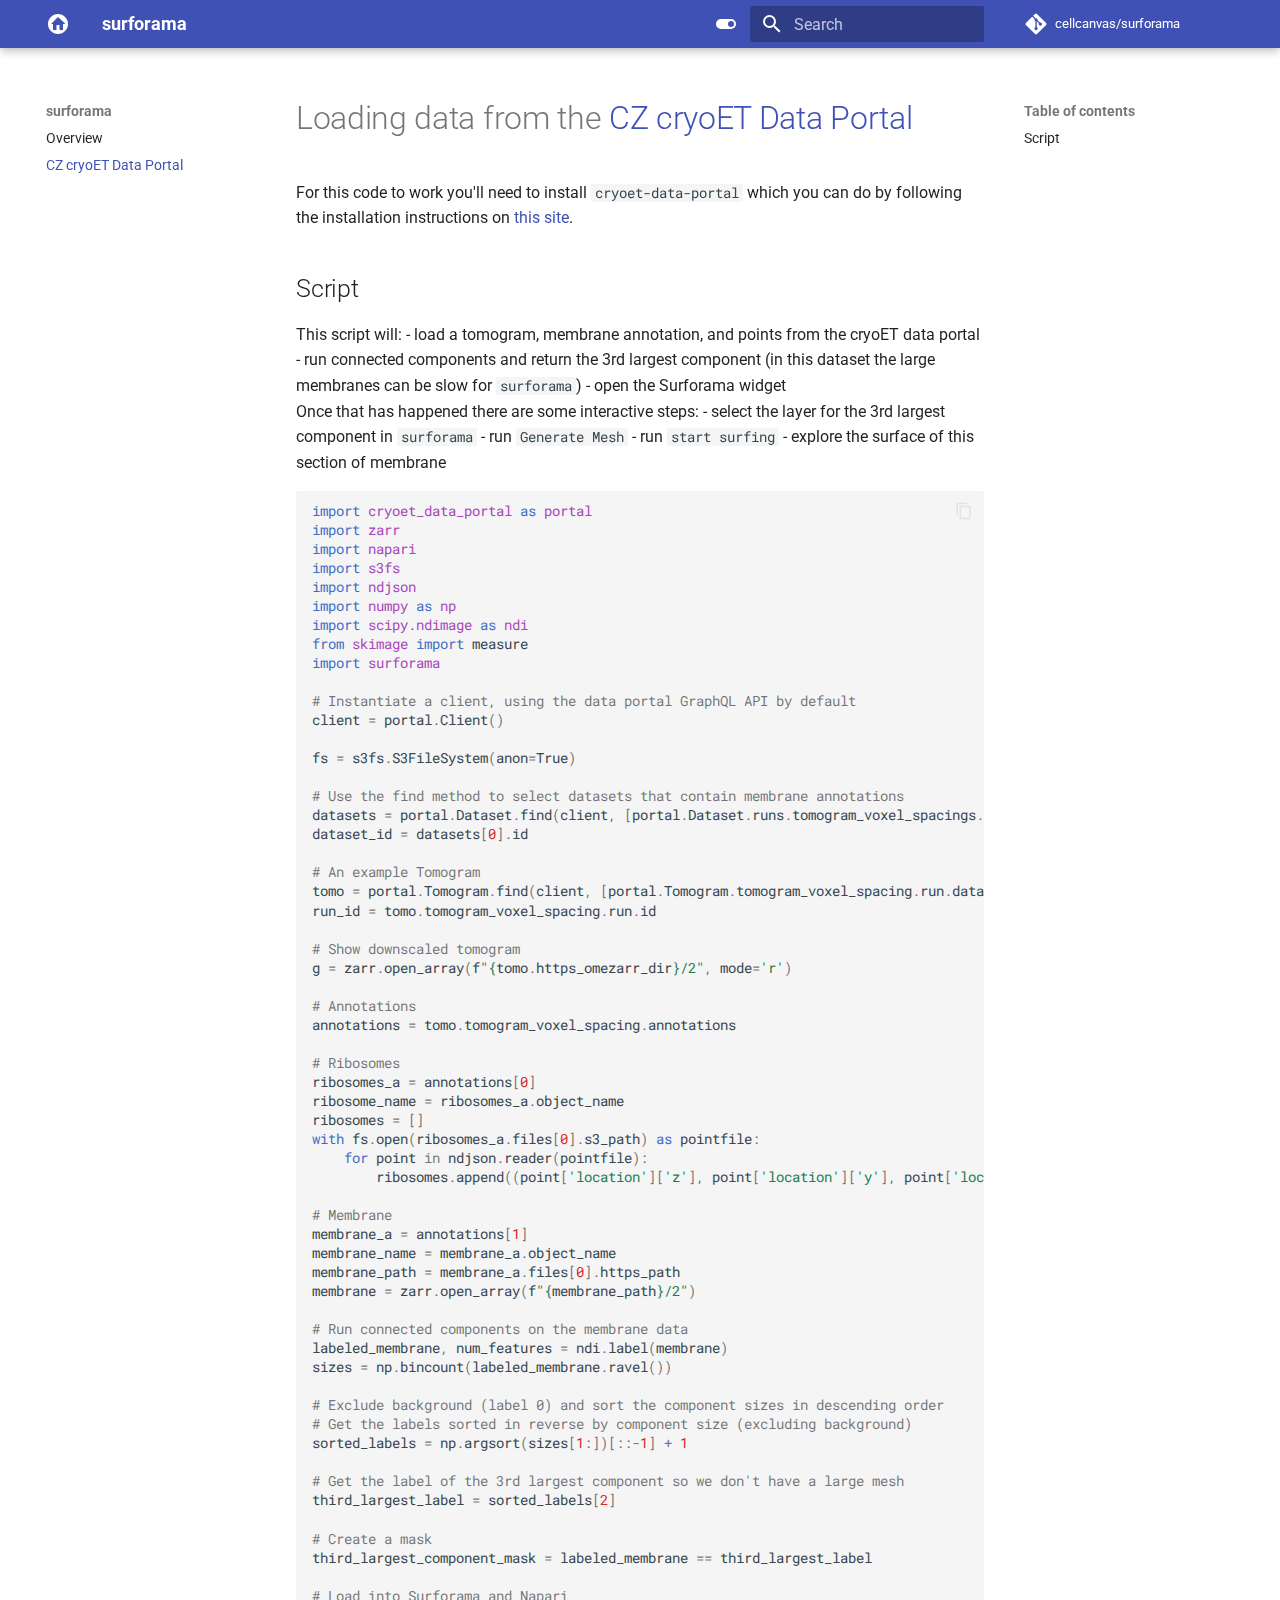
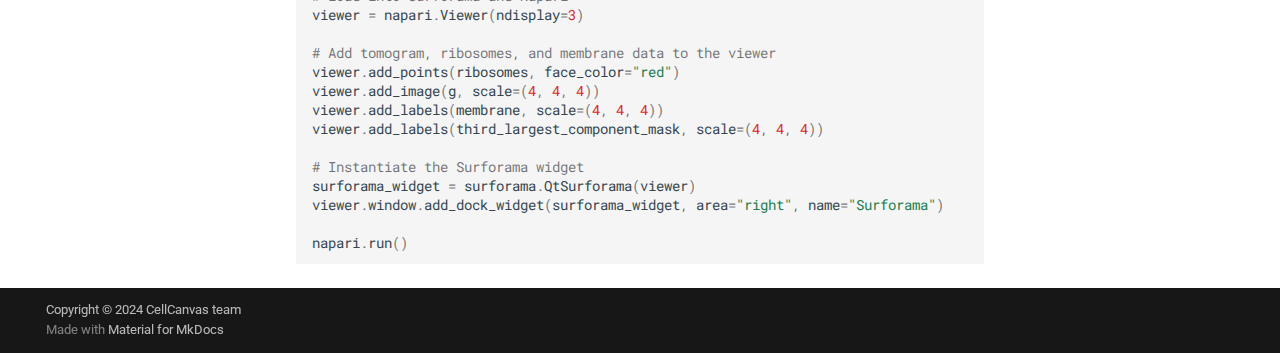
==== commit 1120b05f: "deploy: 8b7272261433c6ff378f016941a3a37967f96ca2" ====
--- a/surforama_for_data_portal/index.html
+++ b/surforama_for_data_portal/index.html
@@ -15,6 +15,8 @@
         <link rel="canonical" href="https://github.com/cellcanvas/surforama/surforama_for_data_portal/">
       
       
+        <link rel="prev" href="..">
+      
       
       
       <link rel="icon" href="../assets/images/favicon.png">
@@ -22,7 +24,7 @@
     
     
       
-        <title>Loading data from the CZ cryoET Data Portal - surforama</title>
+        <title>CZ cryoET Data Portal - surforama</title>
       
     
     
@@ -116,7 +118,7 @@
         <div class="md-header__topic" data-md-component="header-topic">
           <span class="md-ellipsis">
             
-              Loading data from the CZ cryoET Data Portal
+              CZ cryoET Data Portal
             
           </span>
         </div>
@@ -270,6 +272,75 @@
   
 
       </a>
+    </li>
+  
+
+    
+      
+      
+  
+  
+    
+  
+  
+  
+    <li class="md-nav__item md-nav__item--active">
+      
+      <input class="md-nav__toggle md-toggle" type="checkbox" id="__toc">
+      
+      
+        
+      
+      
+        <label class="md-nav__link md-nav__link--active" for="__toc">
+          
+  
+  <span class="md-ellipsis">
+    CZ cryoET Data Portal
+  </span>
+  
+
+          <span class="md-nav__icon md-icon"></span>
+        </label>
+      
+      <a href="./" class="md-nav__link md-nav__link--active">
+        
+  
+  <span class="md-ellipsis">
+    CZ cryoET Data Portal
+  </span>
+  
+
+      </a>
+      
+        
+
+<nav class="md-nav md-nav--secondary" aria-label="Table of contents">
+  
+  
+  
+    
+  
+  
+    <label class="md-nav__title" for="__toc">
+      <span class="md-nav__icon md-icon"></span>
+      Table of contents
+    </label>
+    <ul class="md-nav__list" data-md-component="toc" data-md-scrollfix>
+      
+        <li class="md-nav__item">
+  <a href="#script" class="md-nav__link">
+    <span class="md-ellipsis">
+      Script
+    </span>
+  </a>
+  
+</li>
+      
+    </ul>
+  
+</nav>
+      
     </li>
   
 
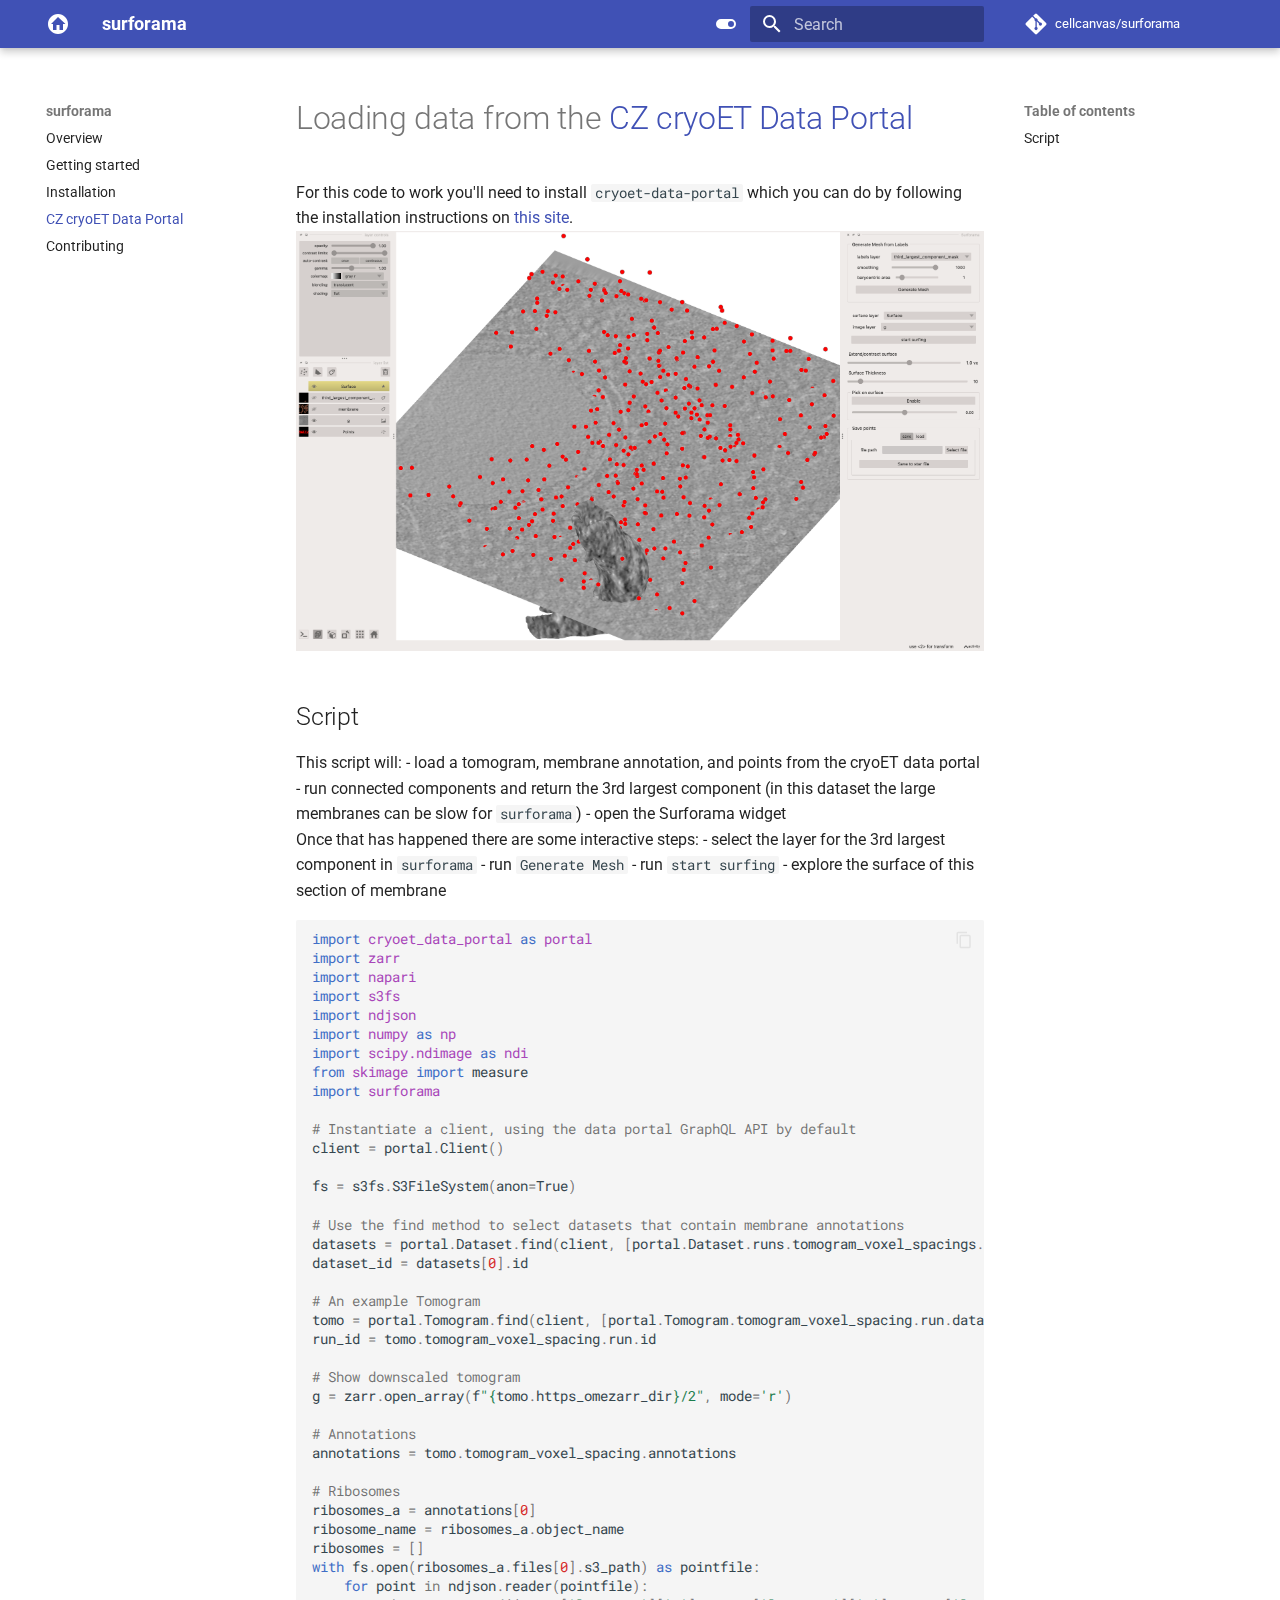
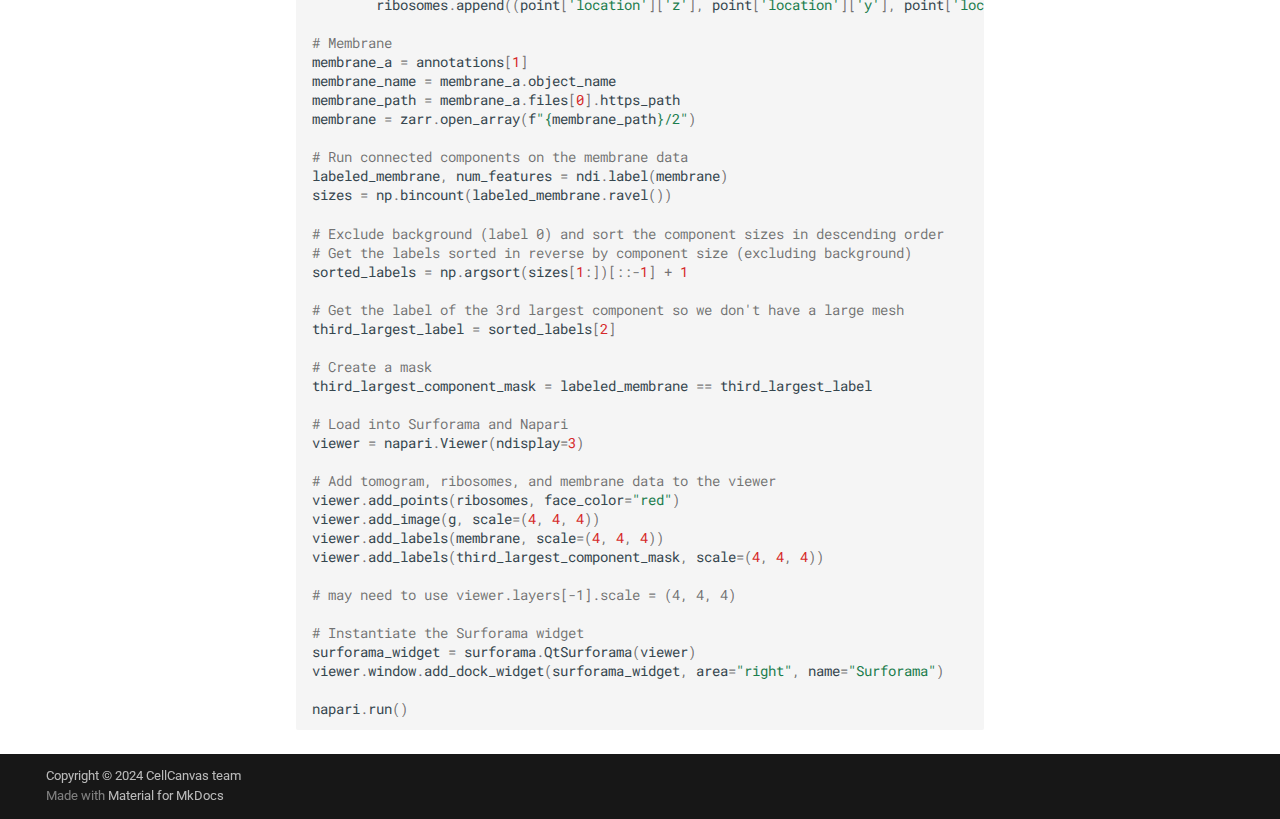
==== commit 13915459: "deploy: d77d0f7fbe71d7449fcbfa1af6f5537524dca9be" ====
--- a/surforama_for_data_portal/index.html
+++ b/surforama_for_data_portal/index.html
@@ -15,8 +15,10 @@
         <link rel="canonical" href="https://github.com/cellcanvas/surforama/surforama_for_data_portal/">
       
       
-        <link rel="prev" href="..">
-      
+        <link rel="prev" href="../installation/">
+      
+      
+        <link rel="next" href="../contributing/">
       
       
       <link rel="icon" href="../assets/images/favicon.png">
@@ -280,6 +282,46 @@
       
   
   
+  
+  
+    <li class="md-nav__item">
+      <a href="../getting_started/" class="md-nav__link">
+        
+  
+  <span class="md-ellipsis">
+    Getting started
+  </span>
+  
+
+      </a>
+    </li>
+  
+
+    
+      
+      
+  
+  
+  
+  
+    <li class="md-nav__item">
+      <a href="../installation/" class="md-nav__link">
+        
+  
+  <span class="md-ellipsis">
+    Installation
+  </span>
+  
+
+      </a>
+    </li>
+  
+
+    
+      
+      
+  
+  
     
   
   
@@ -341,6 +383,26 @@
   
 </nav>
       
+    </li>
+  
+
+    
+      
+      
+  
+  
+  
+  
+    <li class="md-nav__item">
+      <a href="../contributing/" class="md-nav__link">
+        
+  
+  <span class="md-ellipsis">
+    Contributing
+  </span>
+  
+
+      </a>
     </li>
   
 
@@ -400,6 +462,7 @@
 
 <div><h1 id="loading-data-from-the-cz-cryoet-data-portal">Loading data from the <a href="https://cryoetdataportal.czscience.com/">CZ cryoET Data Portal</a></h1>
 <p>For this code to work you'll need to install <code>cryoet-data-portal</code> which you can do by following the installation instructions on <a href="https://chanzuckerberg.github.io/cryoet-data-portal/">this site</a>.</p>
+<p><img alt="Screenshot of surforama with data from the dataportal" src="../surforama_data_portal_002_light.png"></p>
 <h2 id="script">Script</h2>
 <p>This script will:
 - load a tomogram, membrane annotation, and points from the cryoET data portal
@@ -476,6 +539,8 @@
 <span class="n">viewer</span><span class="o">.</span><span class="n">add_labels</span><span class="p">(</span><span class="n">membrane</span><span class="p">,</span> <span class="n">scale</span><span class="o">=</span><span class="p">(</span><span class="mi">4</span><span class="p">,</span> <span class="mi">4</span><span class="p">,</span> <span class="mi">4</span><span class="p">))</span>
 <span class="n">viewer</span><span class="o">.</span><span class="n">add_labels</span><span class="p">(</span><span class="n">third_largest_component_mask</span><span class="p">,</span> <span class="n">scale</span><span class="o">=</span><span class="p">(</span><span class="mi">4</span><span class="p">,</span> <span class="mi">4</span><span class="p">,</span> <span class="mi">4</span><span class="p">))</span>
 
+<span class="c1"># may need to use viewer.layers[-1].scale = (4, 4, 4)</span>
+
 <span class="c1"># Instantiate the Surforama widget</span>
 <span class="n">surforama_widget</span> <span class="o">=</span> <span class="n">surforama</span><span class="o">.</span><span class="n">QtSurforama</span><span class="p">(</span><span class="n">viewer</span><span class="p">)</span>
 <span class="n">viewer</span><span class="o">.</span><span class="n">window</span><span class="o">.</span><span class="n">add_dock_widget</span><span class="p">(</span><span class="n">surforama_widget</span><span class="p">,</span> <span class="n">area</span><span class="o">=</span><span class="s2">"right"</span><span class="p">,</span> <span class="n">name</span><span class="o">=</span><span class="s2">"Surforama"</span><span class="p">)</span>
